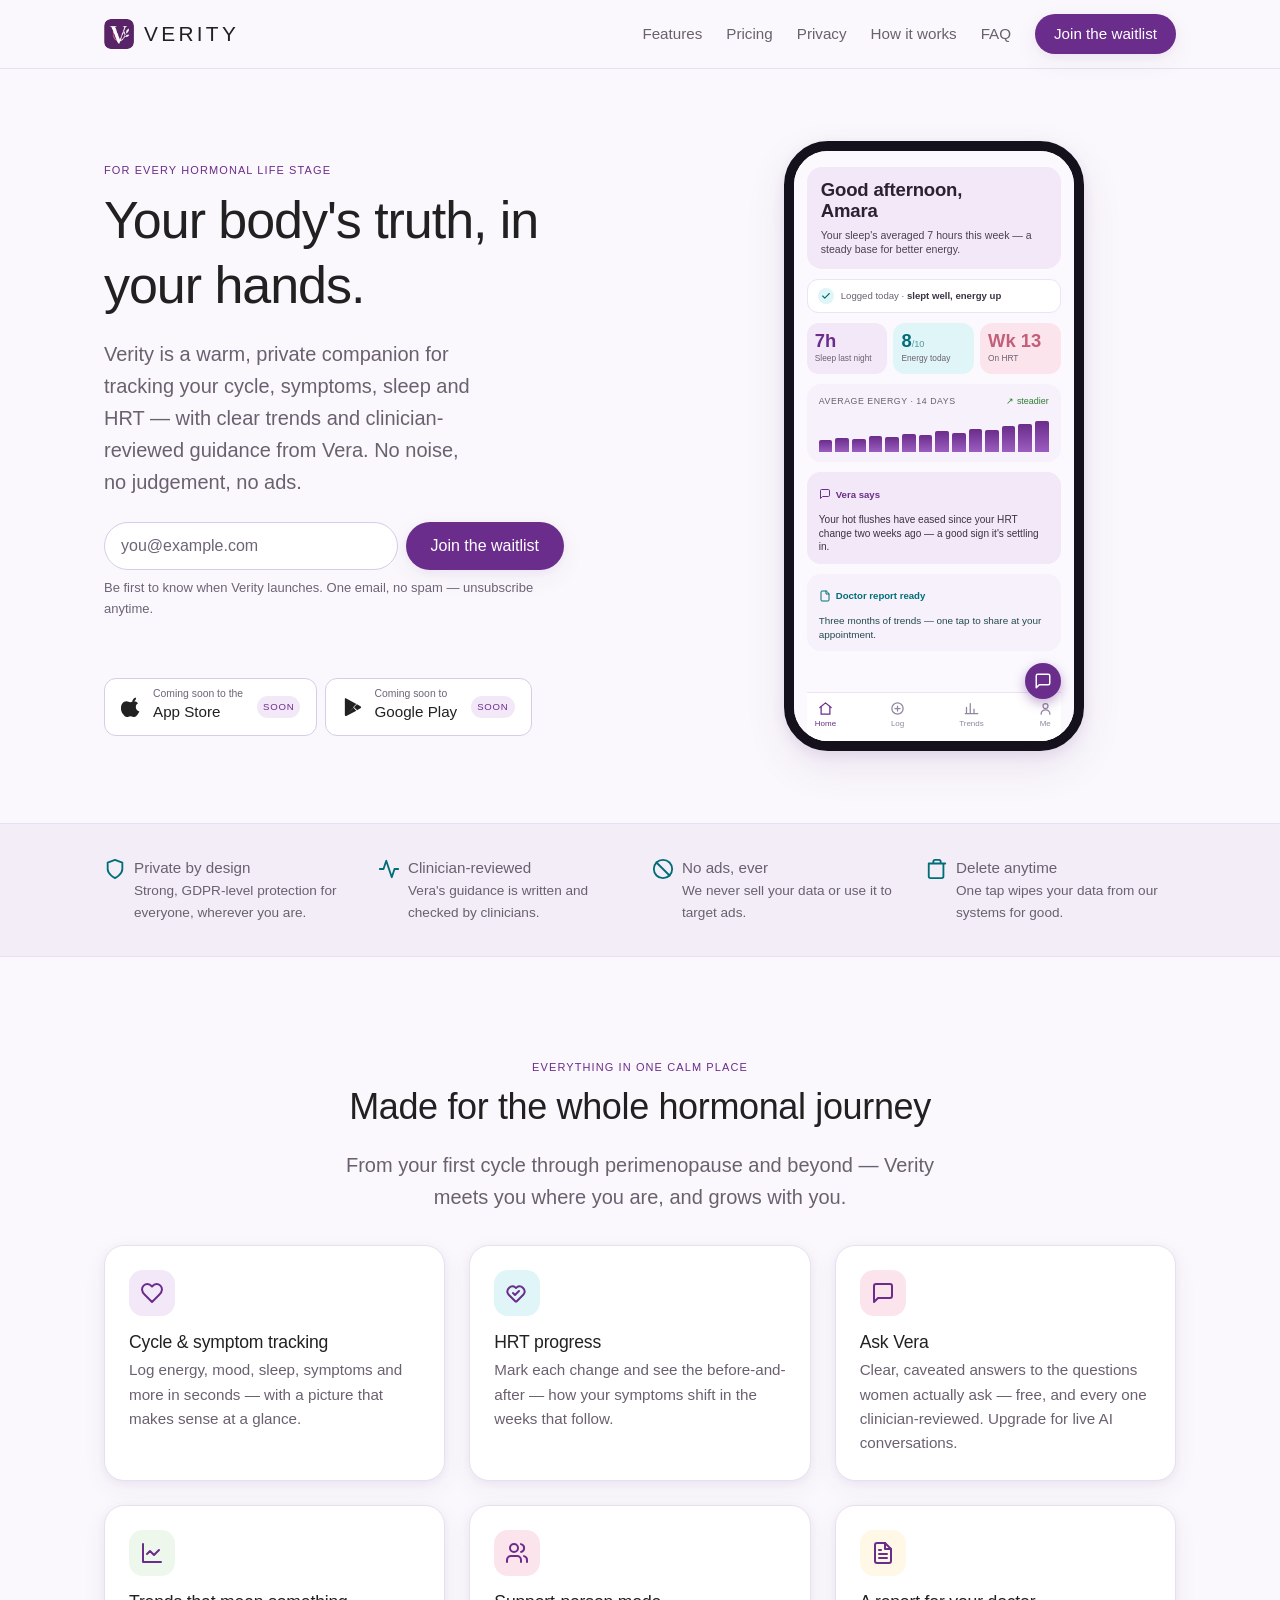
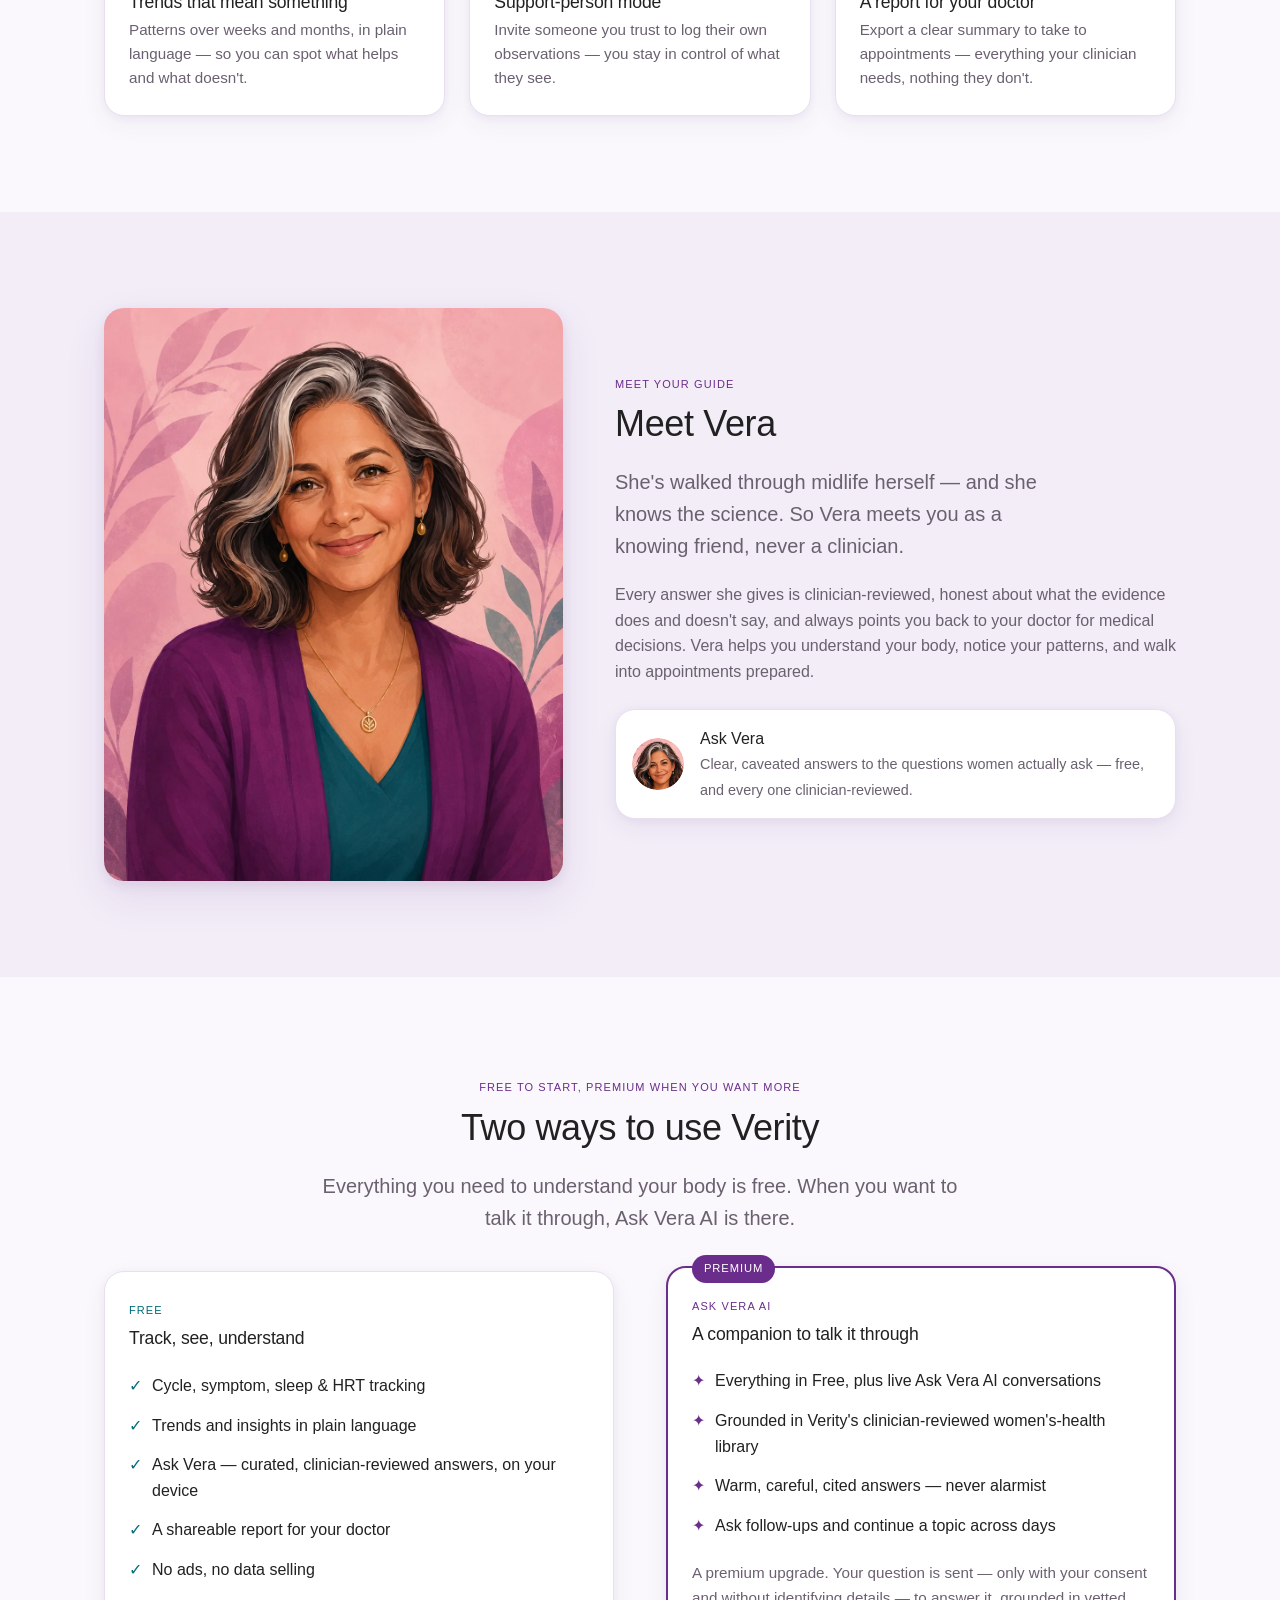
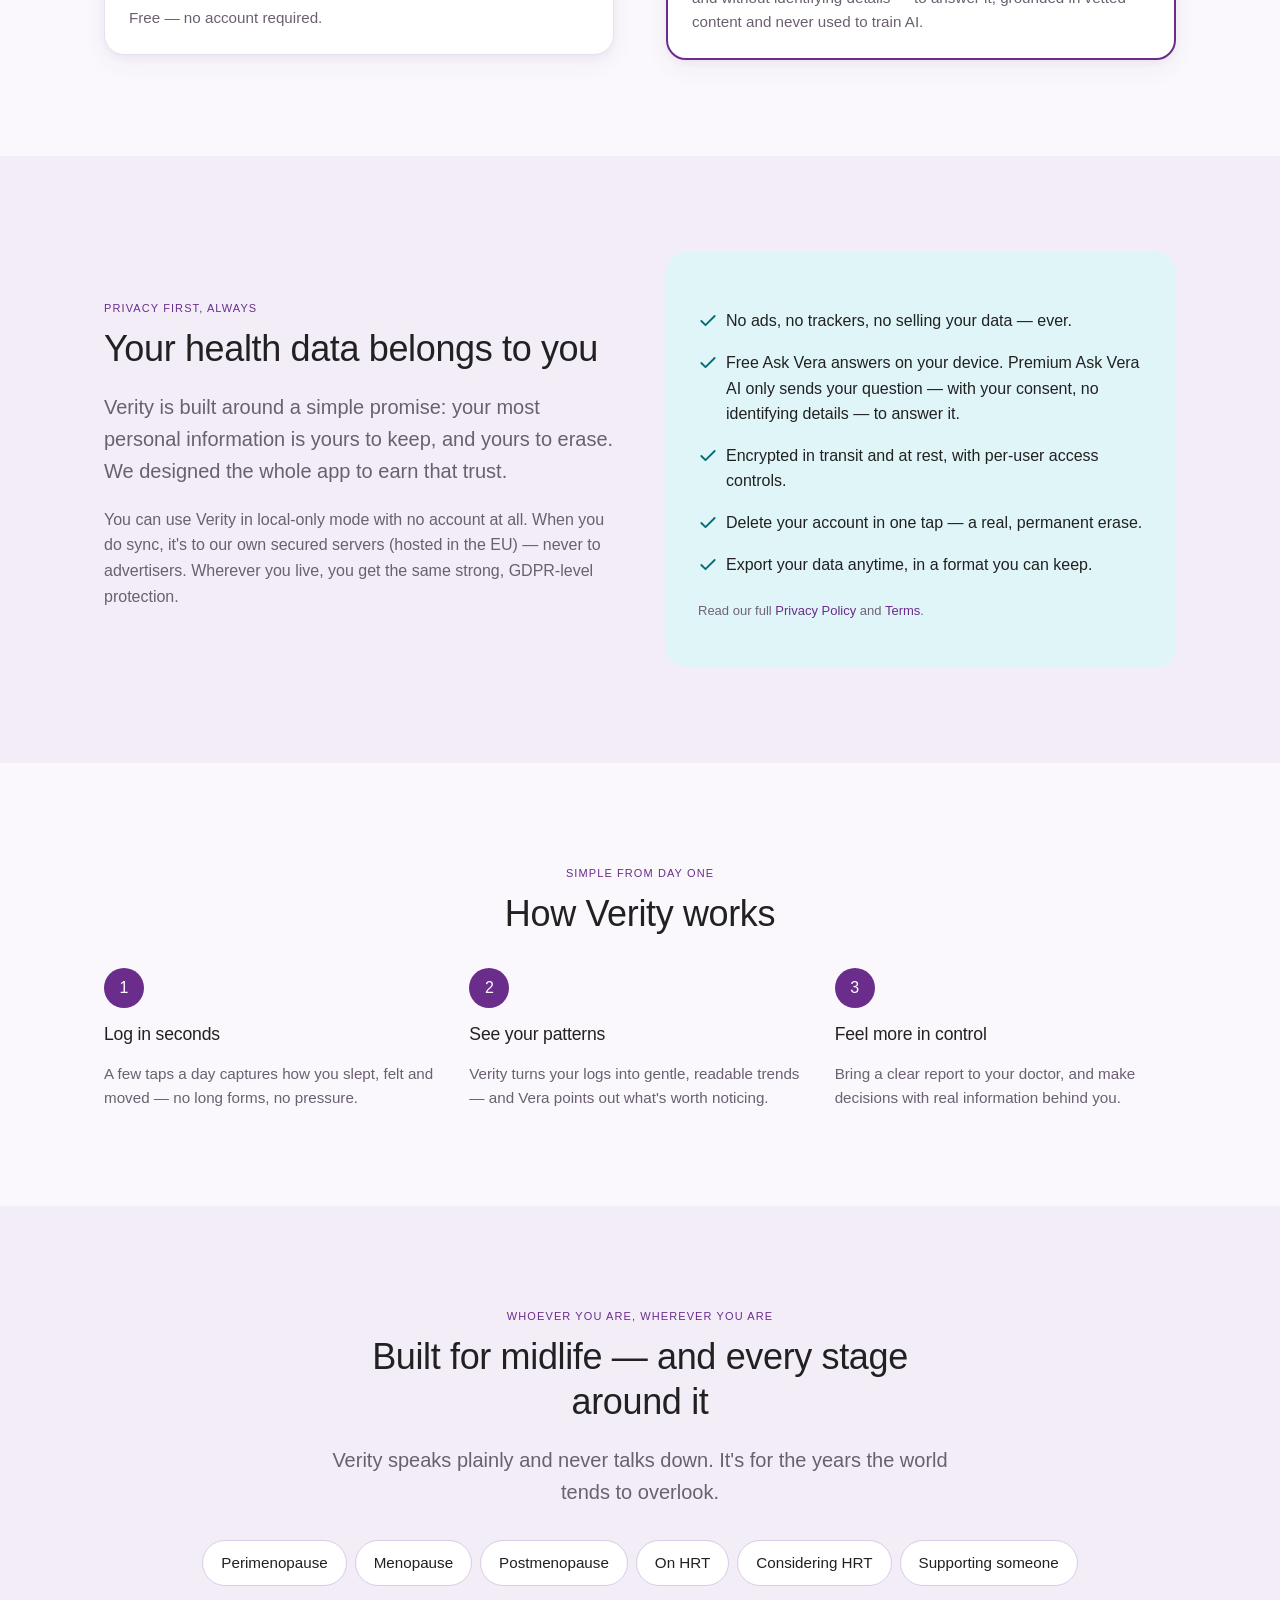
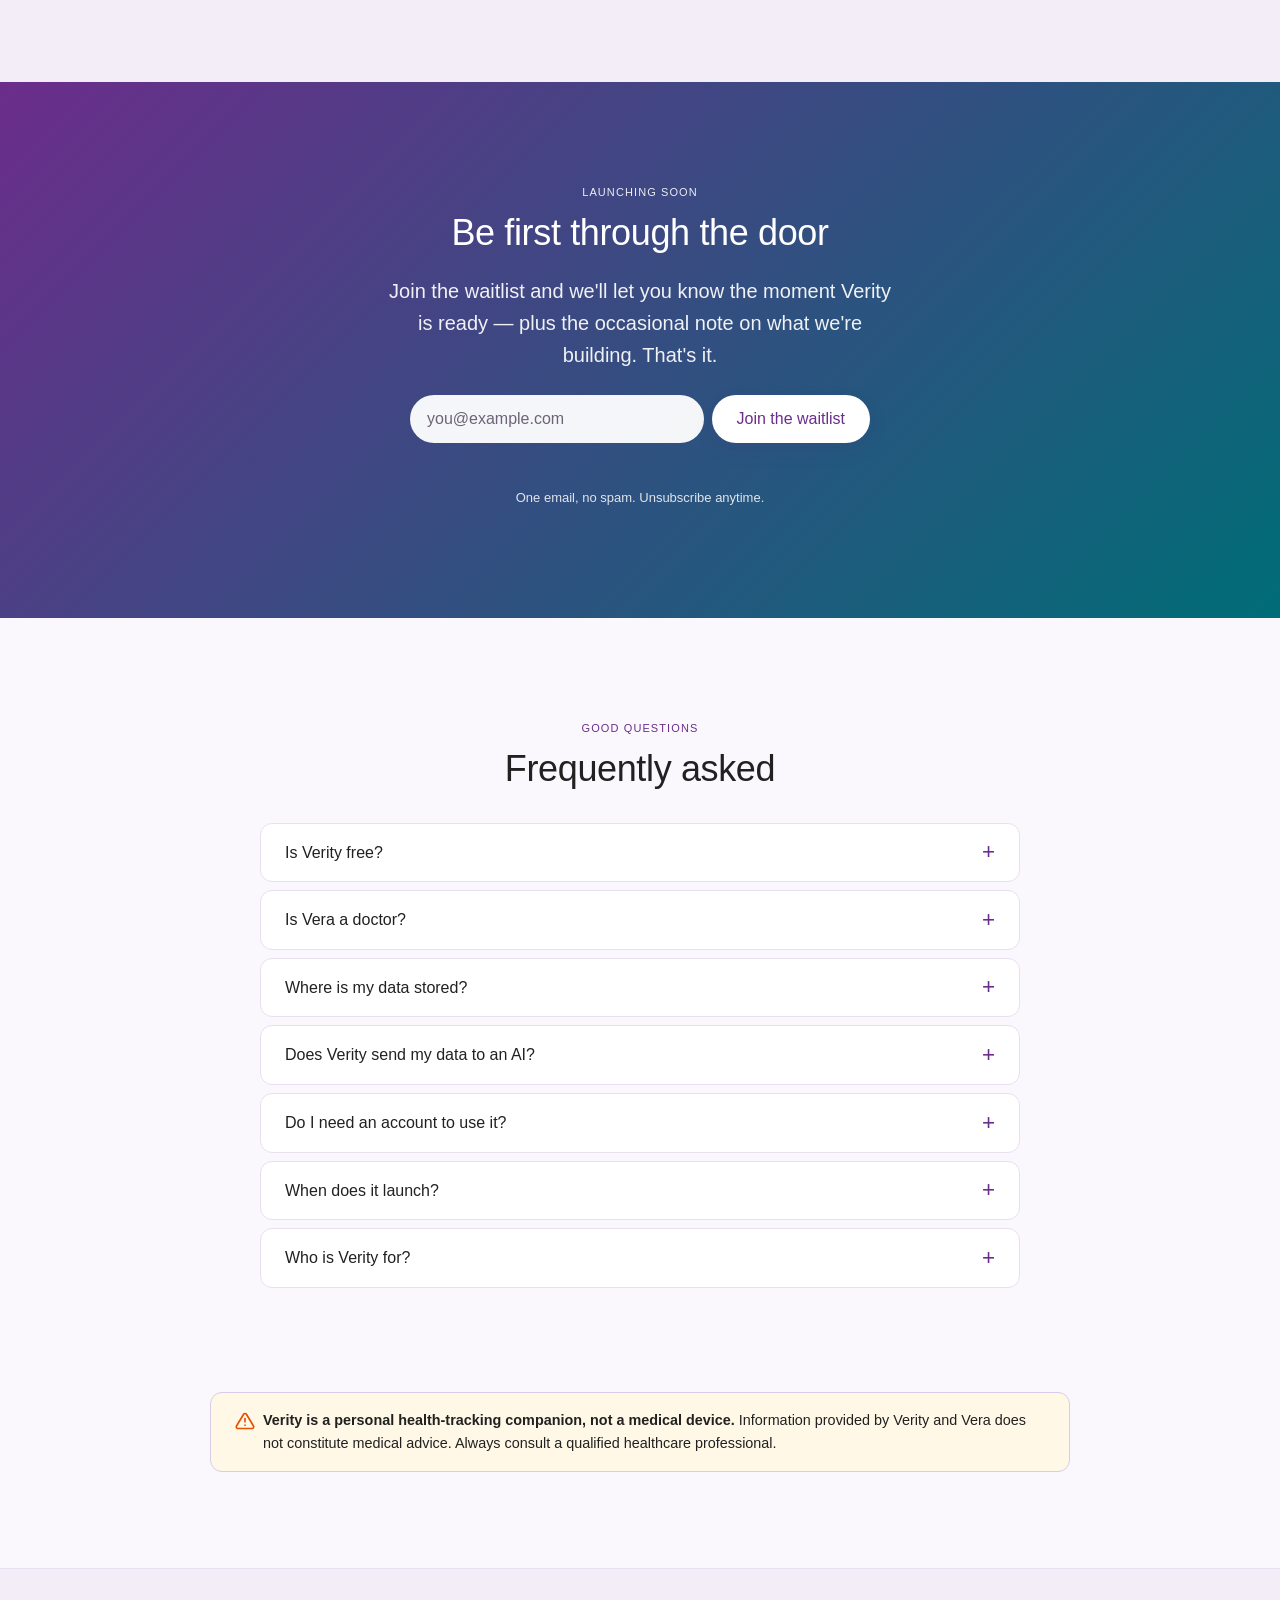
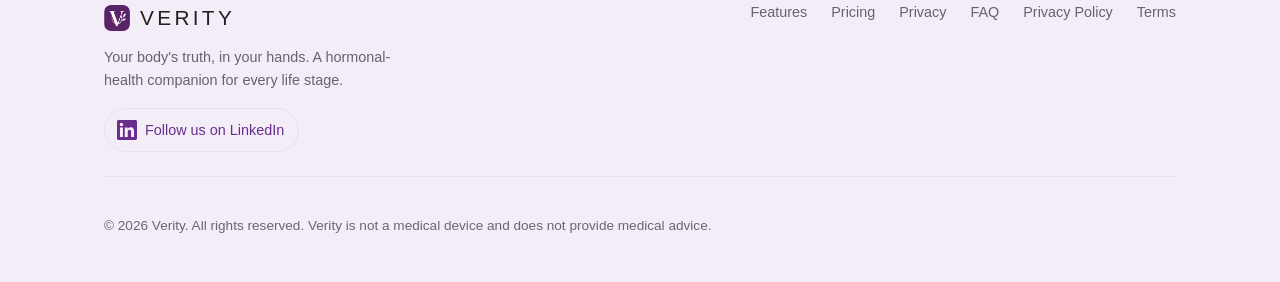
==== index.html @ fe8e7cb2 "Bump script cache-buster so waitlist UX deploy is not stuck on old JS" ====
<!DOCTYPE html>
<html lang="en">
<head>
  <meta charset="UTF-8" />
  <meta name="viewport" content="width=device-width, initial-scale=1" />
  <title>Verity — Your body's truth, in your hands</title>
  <meta name="description" content="Verity is a warm, private hormonal-health companion for women at every life stage — cycle, symptom, sleep and HRT tracking, clear trends, and clinician-reviewed guidance from Vera. Join the waitlist." />
  <meta name="theme-color" content="#6B2D8B" />
  <link rel="icon" type="image/png" sizes="96x96" href="favicon-96.png" />
  <link rel="icon" type="image/png" sizes="32x32" href="favicon-32.png" />
  <link rel="icon" type="image/png" sizes="16x16" href="favicon-16.png" />
  <link rel="apple-touch-icon" sizes="180x180" href="apple-touch-icon.png" />
  <link rel="preconnect" href="https://fonts.googleapis.com" />
  <link rel="stylesheet" href="styles.css?v=20260721g" />

  <!-- Open Graph / social -->
  <meta property="og:title" content="Verity — Your body's truth, in your hands" />
  <meta property="og:description" content="A warm, private hormonal-health companion for women at every life stage. Join the waitlist." />
  <meta property="og:type" content="website" />
  <meta property="og:image" content="og-image.svg" />

  <script type="application/ld+json">
  {
    "@context": "https://schema.org",
    "@type": "MobileApplication",
    "name": "Verity",
    "applicationCategory": "HealthApplication",
    "operatingSystem": "iOS, Android",
    "description": "A hormonal-health companion for women at every life stage: cycle, symptom, sleep and HRT tracking, trends, and clinician-reviewed guidance.",
    "offers": { "@type": "Offer", "price": "0", "priceCurrency": "USD" }
  }
  </script>
</head>
<body>
  <a class="skip-link" href="#main">Skip to content</a>

  <!-- ============ Header ============ -->
  <header class="site-header">
    <div class="wrap nav">
      <a class="brand" href="/" aria-label="Verity home">
        <img class="brand-mark" src="favicon-96.png" width="30" height="30" alt="" />
        <span class="wordmark">Verity</span>
      </a>
      <nav class="nav-links" id="navLinks" aria-label="Primary">
        <a href="#features">Features</a>
        <a href="#pricing">Pricing</a>
        <a href="#privacy">Privacy</a>
        <a href="#how">How it works</a>
        <a href="#faq">FAQ</a>
        <a class="btn btn-primary" href="#waitlist" style="min-height:40px;padding:0 18px;">Join the waitlist</a>
      </nav>
      <button class="nav-toggle" id="navToggle" aria-expanded="false" aria-controls="navLinks" aria-label="Open menu">
        <svg width="22" height="22" viewBox="0 0 24 24" fill="none" stroke="currentColor" stroke-width="2" stroke-linecap="round"><line x1="3" y1="6" x2="21" y2="6"/><line x1="3" y1="12" x2="21" y2="12"/><line x1="3" y1="18" x2="21" y2="18"/></svg>
      </button>
    </div>
  </header>

  <main id="main">
    <!-- ============ Hero ============ -->
    <section class="hero">
      <div class="wrap hero-grid">
        <div class="hero-copy">
          <span class="eyebrow">For every hormonal life stage</span>
          <h1>Your body's truth, in your hands.</h1>
          <p class="lede">Verity is a warm, private companion for tracking your cycle, symptoms, sleep and HRT — with clear trends and clinician-reviewed guidance from Vera. No noise, no judgement, no ads.</p>

          <form class="waitlist" id="waitlistTop" novalidate>
            <label class="visually-hidden" for="emailTop">Email address</label>
            <div class="waitlist-row">
              <input class="field" type="email" id="emailTop" name="email" inputmode="email" autocomplete="email" placeholder="you@example.com" required aria-describedby="noteTop msgTop" />
              <button class="btn btn-primary" type="submit">Join the waitlist</button>
            </div>
            <p class="tiny form-note" id="noteTop">Be first to know when Verity launches. One email, no spam — unsubscribe anytime.</p>
            <p class="form-msg" id="msgTop" role="status" aria-live="polite"></p>
          </form>

          <div class="hero-badges" aria-label="Coming soon to app stores">
            <a class="store-badge" href="#waitlistTop" data-waitlist aria-label="App Store — coming soon. Join the waitlist to be notified at launch.">
              <svg width="22" height="22" viewBox="0 0 24 24" fill="currentColor" aria-hidden="true"><path d="M16.5 1.9c0 1.1-.4 2.1-1.2 3-.9.9-1.9 1.5-3 1.4-.1-1.1.4-2.2 1.2-3 .8-.9 2-1.5 3-1.4zM20 17c-.5 1.2-.8 1.7-1.5 2.7-1 1.5-2.4 3.3-4.1 3.3-1.5 0-1.9-1-4-1s-2.5 1-4 1c-1.7 0-3-1.6-4-3.1C-.4 16.8-.9 11 1.4 8.1 2.5 6.6 4.3 5.7 6 5.7c1.7 0 2.8 1 4.2 1s2.3-1 4.2-1c1.5 0 3.1.8 4.2 2.2-3.7 2-3.1 7.3 1.4 9.1z"/></svg>
              <span><small>Coming soon to the</small><b>App Store</b></span>
              <span class="soon">Soon</span>
            </a>
            <a class="store-badge" href="#waitlistTop" data-waitlist aria-label="Google Play — coming soon. Join the waitlist to be notified at launch.">
              <svg width="22" height="22" viewBox="0 0 24 24" fill="currentColor" aria-hidden="true"><path d="M3.6 2.3c-.3.3-.5.7-.5 1.3v16.8c0 .6.2 1 .5 1.3l.1.1L13 12.1v-.2L3.7 2.2l-.1.1zM16.3 15.4l-3.1-3.1v-.2l3.1-3.1.1.1 3.7 2.1c1 .6 1 1.6 0 2.2l-3.7 2.1-.1-.1zM15.7 16l-3.2-3.2L3.6 21.7c.4.3.9.3 1.6-.1l10.5-5.6zM15.7 8.6L5.2 3C4.5 2.6 4 2.7 3.6 3l8.9 8.8 3.2-3.2z"/></svg>
              <span><small>Coming soon to</small><b>Google Play</b></span>
              <span class="soon">Soon</span>
            </a>
          </div>
        </div>

        <!-- The app itself: a faithful light-mode Verity home screen -->
        <div class="hero-art">
          <div class="phone" role="img" aria-label="The Verity app home screen: a warm 'Good afternoon, Amara' greeting with a sleep insight; quick stats showing 7 hours sleep, energy 8 out of 10, and week 13 on HRT; a rising 14-day average-energy chart; a note from Vera that hot flushes have eased since her HRT change; and Home, Log, Trends and Me navigation.">
          <div class="pscreen" aria-hidden="true">
            <div class="ps-greetcard">
              <div class="ps-hi">Good afternoon,<br />Amara</div>
              <p class="ps-sub">Your sleep's averaged 7 hours this week — a steady base for better energy.</p>
            </div>
            <div class="ps-logrow">
              <span class="ps-check"><svg viewBox="0 0 24 24" fill="none" stroke="currentColor" stroke-width="2.6" stroke-linecap="round" stroke-linejoin="round"><path d="M20 6 9 17l-5-5"/></svg></span>
              <span class="ps-logtext">Logged today · <b>slept well, energy up</b></span>
            </div>
            <div class="ps-stats">
              <div class="ps-stat ps-lav"><b>7h</b><span>Sleep last night</span></div>
              <div class="ps-stat ps-mint"><b>8<i>/10</i></b><span>Energy today</span></div>
              <div class="ps-stat ps-blush"><b>Wk 13</b><span>On HRT</span></div>
            </div>
            <div class="ps-card ps-trend">
              <div class="ps-trend-top">
                <span class="ps-eyebrow">Average energy · 14 days</span>
                <span class="ps-trend-up">↗ steadier</span>
              </div>
              <div class="ps-spark">
                <span style="height:34%"></span><span style="height:40%"></span><span style="height:37%"></span><span style="height:46%"></span><span style="height:43%"></span><span style="height:52%"></span><span style="height:49%"></span><span style="height:58%"></span><span style="height:55%"></span><span style="height:66%"></span><span style="height:62%"></span><span style="height:73%"></span><span style="height:78%"></span><span style="height:88%"></span>
              </div>
            </div>
            <div class="ps-card ps-vera">
              <span class="ps-vera-h"><svg viewBox="0 0 24 24" fill="none" stroke="currentColor" stroke-width="2" stroke-linecap="round" stroke-linejoin="round"><path d="M21 15a2 2 0 0 1-2 2H7l-4 4V5a2 2 0 0 1 2-2h14a2 2 0 0 1 2 2z"/></svg> Vera says</span>
              <p>Your hot flushes have eased since your HRT change two weeks ago — a good sign it's settling in.</p>
            </div>
            <div class="ps-card ps-report">
              <span class="ps-report-h"><svg viewBox="0 0 24 24" fill="none" stroke="currentColor" stroke-width="2" stroke-linecap="round" stroke-linejoin="round"><path d="M14 2H6a2 2 0 0 0-2 2v16a2 2 0 0 0 2 2h12a2 2 0 0 0 2-2V8z"/><path d="M14 2v6h6"/></svg> Doctor report ready</span>
              <p>Three months of trends — one tap to share at your appointment.</p>
            </div>
            <nav class="ps-nav">
              <span class="on"><svg viewBox="0 0 24 24" fill="none" stroke="currentColor" stroke-width="2" stroke-linecap="round" stroke-linejoin="round"><path d="M3 10.5 12 3l9 7.5"/><path d="M5 9.5V21h14V9.5"/></svg>Home</span>
              <span><svg viewBox="0 0 24 24" fill="none" stroke="currentColor" stroke-width="2" stroke-linecap="round" stroke-linejoin="round"><circle cx="12" cy="12" r="9"/><path d="M12 8v8M8 12h8"/></svg>Log</span>
              <span><svg viewBox="0 0 24 24" fill="none" stroke="currentColor" stroke-width="2" stroke-linecap="round" stroke-linejoin="round"><path d="M4 20V10M10 20V4M16 20v-7M22 20H2"/></svg>Trends</span>
              <span><svg viewBox="0 0 24 24" fill="none" stroke="currentColor" stroke-width="2" stroke-linecap="round" stroke-linejoin="round"><circle cx="12" cy="8" r="4"/><path d="M5 21a7 7 0 0 1 14 0"/></svg>Me</span>
            </nav>
          </div>
          <div class="ps-fab" aria-hidden="true"><svg viewBox="0 0 24 24" fill="none" stroke="currentColor" stroke-width="2" stroke-linecap="round" stroke-linejoin="round"><path d="M21 15a2 2 0 0 1-2 2H7l-4 4V5a2 2 0 0 1 2-2h14a2 2 0 0 1 2 2z"/></svg></div>
          </div>
        </div>
      </div>
    </section>

    <!-- ============ Trust bar ============ -->
    <section class="trustbar" aria-label="Why you can trust Verity" style="padding:0;">
      <div class="wrap">
        <ul class="trust-grid" style="list-style:none;margin:0;padding:0;">
          <li class="trust-item">
            <svg width="22" height="22" viewBox="0 0 24 24" fill="none" stroke="currentColor" stroke-width="2" stroke-linecap="round" stroke-linejoin="round" aria-hidden="true"><path d="M12 22s8-4 8-10V5l-8-3-8 3v7c0 6 8 10 8 10z"/></svg>
            <span><strong>Private by design</strong>Strong, GDPR-level protection for everyone, wherever you are.</span>
          </li>
          <li class="trust-item">
            <svg width="22" height="22" viewBox="0 0 24 24" fill="none" stroke="currentColor" stroke-width="2" stroke-linecap="round" stroke-linejoin="round" aria-hidden="true"><path d="M22 12h-4l-3 9L9 3l-3 9H2"/></svg>
            <span><strong>Clinician-reviewed</strong>Vera's guidance is written and checked by clinicians.</span>
          </li>
          <li class="trust-item">
            <svg width="22" height="22" viewBox="0 0 24 24" fill="none" stroke="currentColor" stroke-width="2" stroke-linecap="round" stroke-linejoin="round" aria-hidden="true"><circle cx="12" cy="12" r="10"/><line x1="4.9" y1="4.9" x2="19.1" y2="19.1"/></svg>
            <span><strong>No ads, ever</strong>We never sell your data or use it to target ads.</span>
          </li>
          <li class="trust-item">
            <svg width="22" height="22" viewBox="0 0 24 24" fill="none" stroke="currentColor" stroke-width="2" stroke-linecap="round" stroke-linejoin="round" aria-hidden="true"><path d="M3 6h18M8 6V4a2 2 0 0 1 2-2h4a2 2 0 0 1 2 2v2m3 0v14a2 2 0 0 1-2 2H5a2 2 0 0 1-2-2V6"/></svg>
            <span><strong>Delete anytime</strong>One tap wipes your data from our systems for good.</span>
          </li>
        </ul>
      </div>
    </section>

    <!-- ============ Features ============ -->
    <section id="features">
      <div class="wrap">
        <div class="section-head">
          <span class="eyebrow">Everything in one calm place</span>
          <h2>Made for the whole hormonal journey</h2>
          <p class="lede">From your first cycle through perimenopause and beyond — Verity meets you where you are, and grows with you.</p>
        </div>
        <div class="cards">
          <article class="card">
            <div class="ico ico-lav" aria-hidden="true"><svg width="24" height="24" viewBox="0 0 24 24" fill="none" stroke="currentColor" stroke-width="2" stroke-linecap="round" stroke-linejoin="round"><path d="M19 14c1.5-1.5 3-3.2 3-5.5A5.5 5.5 0 0 0 16.5 3c-1.7 0-3 .8-4.5 2.5C10.5 3.8 9.2 3 7.5 3A5.5 5.5 0 0 0 2 8.5c0 2.3 1.5 4 3 5.5l7 7Z"/></svg></div>
            <h3>Cycle &amp; symptom tracking</h3>
            <p>Log energy, mood, sleep, symptoms and more in seconds — with a picture that makes sense at a glance.</p>
          </article>
          <article class="card">
            <div class="ico ico-mint" aria-hidden="true"><svg width="24" height="24" viewBox="0 0 24 24" fill="none" stroke="currentColor" stroke-width="2" stroke-linecap="round" stroke-linejoin="round"><path d="M10.5 20.5 3.5 13.5a5 5 0 0 1 7-7l.5.5.5-.5a5 5 0 0 1 7 7l-7 7a1 1 0 0 1-1 0Z"/><path d="m8 12 2 2 4-4"/></svg></div>
            <h3>HRT progress</h3>
            <p>Mark each change and see the before-and-after — how your symptoms shift in the weeks that follow.</p>
          </article>
          <article class="card">
            <div class="ico ico-blush" aria-hidden="true"><svg width="24" height="24" viewBox="0 0 24 24" fill="none" stroke="currentColor" stroke-width="2" stroke-linecap="round" stroke-linejoin="round"><path d="M21 15a2 2 0 0 1-2 2H7l-4 4V5a2 2 0 0 1 2-2h14a2 2 0 0 1 2 2z"/></svg></div>
            <h3>Ask Vera</h3>
            <p>Clear, caveated answers to the questions women actually ask — free, and every one clinician-reviewed. Upgrade for live AI conversations.</p>
          </article>
          <article class="card">
            <div class="ico ico-sage" aria-hidden="true"><svg width="24" height="24" viewBox="0 0 24 24" fill="none" stroke="currentColor" stroke-width="2" stroke-linecap="round" stroke-linejoin="round"><path d="M3 3v18h18"/><path d="m19 9-5 5-4-4-3 3"/></svg></div>
            <h3>Trends that mean something</h3>
            <p>Patterns over weeks and months, in plain language — so you can spot what helps and what doesn't.</p>
          </article>
          <article class="card">
            <div class="ico ico-blush" aria-hidden="true"><svg width="24" height="24" viewBox="0 0 24 24" fill="none" stroke="currentColor" stroke-width="2" stroke-linecap="round" stroke-linejoin="round"><path d="M16 21v-2a4 4 0 0 0-4-4H6a4 4 0 0 0-4 4v2"/><circle cx="9" cy="7" r="4"/><path d="M22 21v-2a4 4 0 0 0-3-3.9M16 3.1a4 4 0 0 1 0 7.8"/></svg></div>
            <h3>Support-person mode</h3>
            <p>Invite someone you trust to log their own observations — you stay in control of what they see.</p>
          </article>
          <article class="card">
            <div class="ico ico-cream" aria-hidden="true"><svg width="24" height="24" viewBox="0 0 24 24" fill="none" stroke="currentColor" stroke-width="2" stroke-linecap="round" stroke-linejoin="round"><path d="M14 2H6a2 2 0 0 0-2 2v16a2 2 0 0 0 2 2h12a2 2 0 0 0 2-2V8z"/><path d="M14 2v6h6M16 13H8M16 17H8M10 9H8"/></svg></div>
            <h3>A report for your doctor</h3>
            <p>Export a clear summary to take to appointments — everything your clinician needs, nothing they don't.</p>
          </article>
        </div>
      </div>
    </section>

    <!-- ============ Meet Vera ============ -->
    <section id="meet-vera" class="meet" style="background:var(--surface);">
      <div class="wrap meet-grid">
        <div class="meet-media">
          <img src="assets/vera-meet.webp" width="1600" height="1066" loading="lazy"
               alt="Vera, Verity's guide — a warm woman in her fifties with a silver-streaked bob, in a plum cardigan over a teal V-neck, smiling gently." />
        </div>
        <div class="meet-copy">
          <span class="eyebrow">Meet your guide</span>
          <h2>Meet Vera</h2>
          <p class="lede">She's walked through midlife herself — and she knows the science. So Vera meets you as a knowing friend, never a clinician.</p>
          <p class="muted">Every answer she gives is clinician-reviewed, honest about what the evidence does and doesn't say, and always points you back to your doctor for medical decisions. Vera helps you understand your body, notice your patterns, and walk into appointments prepared.</p>
          <div class="ask-vera-chip">
            <img class="avatar" src="assets/vera-avatar.webp" width="52" height="52" alt="" />
            <div>
              <strong>Ask Vera</strong>
              <span>Clear, caveated answers to the questions women actually ask — free, and every one clinician-reviewed.</span>
            </div>
          </div>
        </div>
      </div>
    </section>

    <!-- ============ Pricing / tiers ============ -->
    <section id="pricing">
      <div class="wrap">
        <div class="section-head">
          <span class="eyebrow">Free to start, premium when you want more</span>
          <h2>Two ways to use Verity</h2>
          <p class="lede">Everything you need to understand your body is free. When you want to talk it through, Ask Vera AI is there.</p>
        </div>
        <div class="split">
          <article class="card">
            <span class="eyebrow eyebrow-teal">Free</span>
            <h3>Track, see, understand</h3>
            <ul style="list-style:none;margin:var(--s-md) 0 0;padding:0;">
              <li style="display:flex;gap:10px;padding:7px 0;"><span aria-hidden="true" style="color:var(--teal);font-weight:500;">✓</span> Cycle, symptom, sleep &amp; HRT tracking</li>
              <li style="display:flex;gap:10px;padding:7px 0;"><span aria-hidden="true" style="color:var(--teal);font-weight:500;">✓</span> Trends and insights in plain language</li>
              <li style="display:flex;gap:10px;padding:7px 0;"><span aria-hidden="true" style="color:var(--teal);font-weight:500;">✓</span> Ask Vera — curated, clinician-reviewed answers, on your device</li>
              <li style="display:flex;gap:10px;padding:7px 0;"><span aria-hidden="true" style="color:var(--teal);font-weight:500;">✓</span> A shareable report for your doctor</li>
              <li style="display:flex;gap:10px;padding:7px 0;"><span aria-hidden="true" style="color:var(--teal);font-weight:500;">✓</span> No ads, no data selling</li>
            </ul>
            <p class="tiny" style="margin-top:var(--s-md);">Free — no account required.</p>
          </article>
          <article class="card" style="border:2px solid var(--plum);position:relative;">
            <span style="position:absolute;top:-13px;left:var(--s-lg);background:var(--plum);color:#fff;font-size:0.7rem;font-weight:500;letter-spacing:0.08em;text-transform:uppercase;padding:5px 12px;border-radius:var(--r-pill);">Premium</span>
            <span class="eyebrow">Ask Vera AI</span>
            <h3>A companion to talk it through</h3>
            <ul style="list-style:none;margin:var(--s-md) 0 0;padding:0;">
              <li style="display:flex;gap:10px;padding:7px 0;"><span aria-hidden="true" style="color:var(--plum);font-weight:500;">✦</span> Everything in Free, plus live Ask Vera AI conversations</li>
              <li style="display:flex;gap:10px;padding:7px 0;"><span aria-hidden="true" style="color:var(--plum);font-weight:500;">✦</span> Grounded in Verity's clinician-reviewed women's-health library</li>
              <li style="display:flex;gap:10px;padding:7px 0;"><span aria-hidden="true" style="color:var(--plum);font-weight:500;">✦</span> Warm, careful, cited answers — never alarmist</li>
              <li style="display:flex;gap:10px;padding:7px 0;"><span aria-hidden="true" style="color:var(--plum);font-weight:500;">✦</span> Ask follow-ups and continue a topic across days</li>
            </ul>
            <p class="tiny" style="margin-top:var(--s-md);">A premium upgrade. Your question is sent — only with your consent and without identifying details — to answer it, grounded in vetted content and never used to train AI.</p>
          </article>
        </div>
      </div>
    </section>

    <!-- ============ Privacy split ============ -->
    <section id="privacy" style="background:var(--surface);">
      <div class="wrap split">
        <div>
          <span class="eyebrow">Privacy first, always</span>
          <h2>Your health data belongs to you</h2>
          <p class="lede">Verity is built around a simple promise: your most personal information is yours to keep, and yours to erase. We designed the whole app to earn that trust.</p>
          <p class="muted">You can use Verity in local-only mode with no account at all. When you do sync, it's to our own secured servers (hosted in the EU) — never to advertisers. Wherever you live, you get the same strong, GDPR-level protection.</p>
        </div>
        <div class="panel">
          <ul>
            <li><svg width="20" height="20" viewBox="0 0 24 24" fill="none" stroke="currentColor" stroke-width="2.2" stroke-linecap="round" stroke-linejoin="round" aria-hidden="true"><path d="M20 6 9 17l-5-5"/></svg> No ads, no trackers, no selling your data — ever.</li>
            <li><svg width="20" height="20" viewBox="0 0 24 24" fill="none" stroke="currentColor" stroke-width="2.2" stroke-linecap="round" stroke-linejoin="round" aria-hidden="true"><path d="M20 6 9 17l-5-5"/></svg> Free Ask Vera answers on your device. Premium Ask Vera AI only sends your question — with your consent, no identifying details — to answer it.</li>
            <li><svg width="20" height="20" viewBox="0 0 24 24" fill="none" stroke="currentColor" stroke-width="2.2" stroke-linecap="round" stroke-linejoin="round" aria-hidden="true"><path d="M20 6 9 17l-5-5"/></svg> Encrypted in transit and at rest, with per-user access controls.</li>
            <li><svg width="20" height="20" viewBox="0 0 24 24" fill="none" stroke="currentColor" stroke-width="2.2" stroke-linecap="round" stroke-linejoin="round" aria-hidden="true"><path d="M20 6 9 17l-5-5"/></svg> Delete your account in one tap — a real, permanent erase.</li>
            <li><svg width="20" height="20" viewBox="0 0 24 24" fill="none" stroke="currentColor" stroke-width="2.2" stroke-linecap="round" stroke-linejoin="round" aria-hidden="true"><path d="M20 6 9 17l-5-5"/></svg> Export your data anytime, in a format you can keep.</li>
          </ul>
          <p class="tiny" style="margin-top:var(--s-md);">Read our full <a href="privacy.html">Privacy Policy</a> and <a href="terms.html">Terms</a>.</p>
        </div>
      </div>
    </section>

    <!-- ============ How it works ============ -->
    <section id="how">
      <div class="wrap">
        <div class="section-head">
          <span class="eyebrow">Simple from day one</span>
          <h2>How Verity works</h2>
        </div>
        <div class="steps">
          <div class="step">
            <div class="num" aria-hidden="true">1</div>
            <h3>Log in seconds</h3>
            <p>A few taps a day captures how you slept, felt and moved — no long forms, no pressure.</p>
          </div>
          <div class="step">
            <div class="num" aria-hidden="true">2</div>
            <h3>See your patterns</h3>
            <p>Verity turns your logs into gentle, readable trends — and Vera points out what's worth noticing.</p>
          </div>
          <div class="step">
            <div class="num" aria-hidden="true">3</div>
            <h3>Feel more in control</h3>
            <p>Bring a clear report to your doctor, and make decisions with real information behind you.</p>
          </div>
        </div>
      </div>
    </section>

    <!-- ============ Audience ============ -->
    <section style="background:var(--surface);">
      <div class="wrap">
        <div class="section-head">
          <span class="eyebrow">Whoever you are, wherever you are</span>
          <h2>Built for midlife — and every stage around it</h2>
          <p class="lede">Verity speaks plainly and never talks down. It's for the years the world tends to overlook.</p>
        </div>
        <div class="stages" role="list">
          <span class="stage-pill" role="listitem">Perimenopause</span>
          <span class="stage-pill" role="listitem">Menopause</span>
          <span class="stage-pill" role="listitem">Postmenopause</span>
          <span class="stage-pill" role="listitem">On HRT</span>
          <span class="stage-pill" role="listitem">Considering HRT</span>
          <span class="stage-pill" role="listitem">Supporting someone</span>
        </div>
      </div>
    </section>

    <!-- ============ CTA band / waitlist anchor ============ -->
    <section class="cta-band" id="waitlist">
      <div class="wrap">
        <span class="eyebrow" style="color:rgba(255,255,255,0.9);">Launching soon</span>
        <h2>Be first through the door</h2>
        <p class="lede" style="color:rgba(255,255,255,0.92);max-width:46ch;margin-inline:auto;">Join the waitlist and we'll let you know the moment Verity is ready — plus the occasional note on what we're building. That's it.</p>
        <form class="waitlist" id="waitlistBottom" novalidate>
          <label class="visually-hidden" for="emailBottom">Email address</label>
          <div class="waitlist-row">
            <input class="field" type="email" id="emailBottom" name="email" inputmode="email" autocomplete="email" placeholder="you@example.com" required aria-describedby="msgBottom" />
            <button class="btn btn-primary" type="submit">Join the waitlist</button>
          </div>
          <p class="form-msg" id="msgBottom" role="status" aria-live="polite"></p>
          <p class="tiny">One email, no spam. Unsubscribe anytime.</p>
        </form>
      </div>
    </section>

    <!-- ============ FAQ ============ -->
    <section id="faq">
      <div class="wrap">
        <div class="section-head">
          <span class="eyebrow">Good questions</span>
          <h2>Frequently asked</h2>
        </div>
        <div class="faq">
          <details>
            <summary>Is Verity free?</summary>
            <div><p>Yes. The free tier gives you all the tracking, trends, your doctor report, and Ask Vera's curated, clinician-reviewed answers. Verity Premium adds Ask Vera AI — live, grounded conversations — as a subscription. The core app stays free.</p></div>
          </details>
          <details>
            <summary>Is Vera a doctor?</summary>
            <div><p>No. Vera is a companion that shares general, clinician-reviewed information — not medical advice, diagnosis or treatment. Always consult a qualified healthcare professional for medical decisions.</p></div>
          </details>
          <details>
            <summary>Where is my data stored?</summary>
            <div><p>On your device by default — you can use Verity with no account at all. If you sync, it's stored encrypted on our own servers, hosted in the EU. Wherever you live, you get the same strong, GDPR-level protection. We never sell your data or share it with advertisers.</p></div>
          </details>
          <details>
            <summary>Does Verity send my data to an AI?</summary>
            <div><p>Only if you choose Premium. The free Ask Vera answers from a clinician-reviewed library right on your device — no AI, nothing sent. With Verity Premium, Ask Vera AI sends the question you ask — with your consent and without identifying details — to an AI provider, which answers grounded in Verity's vetted women's-health library. We never use your health data to train any AI.</p></div>
          </details>
          <details>
            <summary>Do I need an account to use it?</summary>
            <div><p>No. Verity works offline in local-only mode. An account is optional and only needed if you want to sync across devices or back up your data.</p></div>
          </details>
          <details>
            <summary>When does it launch?</summary>
            <div><p>We're in the final stages of building. Join the waitlist and you'll be among the first to know when Verity is available on the App Store and Google Play.</p></div>
          </details>
          <details>
            <summary>Who is Verity for?</summary>
            <div><p>Women worldwide, aged 18 and over, at any hormonal life stage — with a special focus on perimenopause, menopause and postmenopause, including women on or considering HRT, and the people who support them.</p></div>
          </details>
        </div>
      </div>
    </section>

    <!-- ============ Disclaimer ============ -->
    <section style="padding-top:0;">
      <div class="wrap">
        <p class="disclaimer">
          <svg width="20" height="20" viewBox="0 0 24 24" fill="none" stroke="currentColor" stroke-width="2" stroke-linecap="round" stroke-linejoin="round" aria-hidden="true"><path d="M10.3 3.9 1.8 18a2 2 0 0 0 1.7 3h17a2 2 0 0 0 1.7-3L13.7 3.9a2 2 0 0 0-3.4 0z"/><line x1="12" y1="9" x2="12" y2="13"/><line x1="12" y1="17" x2="12.01" y2="17"/></svg>
          <span><strong>Verity is a personal health-tracking companion, not a medical device.</strong> Information provided by Verity and Vera does not constitute medical advice. Always consult a qualified healthcare professional.</span>
        </p>
      </div>
    </section>
  </main>

  <!-- ============ Footer ============ -->
  <footer class="site-footer">
    <div class="wrap">
      <div class="footer-grid">
        <div class="footer-brand">
          <a class="brand" href="/" aria-label="Verity home">
            <img class="brand-mark" src="favicon-96.png" width="26" height="26" alt="" />
            <span class="wordmark">Verity</span>
          </a>
          <p>Your body's truth, in your hands. A hormonal-health companion for every life stage.</p>
          <div class="footer-social">
            <a class="social-link" href="https://www.linkedin.com/company/verity-women/" target="_blank" rel="noopener noreferrer" aria-label="Verity on LinkedIn">
              <svg width="20" height="20" viewBox="0 0 24 24" fill="currentColor" aria-hidden="true"><path d="M20.45 20.45h-3.56v-5.57c0-1.33-.03-3.04-1.85-3.04-1.86 0-2.14 1.45-2.14 2.94v5.67H9.34V9h3.42v1.56h.05c.48-.9 1.64-1.85 3.37-1.85 3.6 0 4.27 2.37 4.27 5.46v6.28zM5.34 7.43a2.07 2.07 0 1 1 0-4.14 2.07 2.07 0 0 1 0 4.14zM7.12 20.45H3.55V9h3.57v11.45zM22.22 0H1.77C.79 0 0 .77 0 1.73v20.54C0 23.23.79 24 1.77 24h20.45c.98 0 1.78-.77 1.78-1.73V1.73C24 .77 23.2 0 22.22 0z"/></svg>
              <span>Follow us on LinkedIn</span>
            </a>
          </div>
        </div>
        <nav class="footer-links" aria-label="Footer">
          <a href="#features">Features</a>
          <a href="#pricing">Pricing</a>
          <a href="#privacy">Privacy</a>
          <a href="#faq">FAQ</a>
          <a href="privacy.html">Privacy Policy</a>
          <a href="terms.html">Terms</a>
        </nav>
      </div>
      <div class="footer-bottom">
        <p>© <span id="year">2026</span> Verity. All rights reserved. Verity is not a medical device and does not provide medical advice.</p>
      </div>
    </div>
  </footer>

  <style>
    .visually-hidden{position:absolute;width:1px;height:1px;padding:0;margin:-1px;overflow:hidden;clip:rect(0 0 0 0);white-space:nowrap;border:0;}
  </style>
  <script src="script.js?v=20260806-waitlist" defer></script>
</body>
</html>
---- styles.css ----
/* =========================================================================
   Verity — website stylesheet
   Design tokens ported 1:1 from the app (src/constants/colors.ts,
   typography.ts, spacing.ts) so app and web feel like one product.
   Two weights only (400/500). Sentence case. Warm, human, not clinical.
   ========================================================================= */

:root {
  /* Brand — mode-invariant */
  --plum: #6B2D8B;
  --plum-mid: #9B5DBF;
  --plum-light: #F2E8F7;
  --teal: #006D77;
  --teal-mid: #4DA8B0;
  --teal-light: #E0F5F7;
  --rose: #E8A0BF;
  --rose-dark: #C0607A;
  --rose-light: #FCE4EC;

  /* Pastel fills — soft in both modes */
  --fill-lavender: #F2E8F7;
  --fill-mint: #E0F5F7;
  --fill-blush: #FCE4EC;
  --fill-cream: #FFF8E7;
  --fill-sage: #EDF7EC;
  --fill-morning: #FFF3E8;

  /* Functional */
  --success: #2E7D32;
  --warning: #E65100;
  --error: #C62828;
  --info: #1565C0;
  --success-bg: #E8F5E9;
  --error-bg: #FFEBEE;

  /* Semantic — light mode defaults */
  --bg: #FAF8FC;
  --surface: #F2EDF7;
  --surface-high: #FFFFFF;
  --text-primary: #212121;
  --text-second: #6B6070;
  --text-light: #6E6377;
  --separator: #E8E0F0;
  --border: #D8CCE8;
  --ink-on-primary: #FFFFFF;
  --ink-on-fill: #212121;
  --scrim: rgba(0, 0, 0, 0.5);

  /* Eyebrow labels — mode-aware so they clear AA on both backgrounds */
  --eyebrow-plum: #6B2D8B;
  --eyebrow-teal: #006D77;

  /* Radius */
  --r-sm: 8px;
  --r-md: 12px;
  --r-card: 20px;
  --r-sheet: 28px;
  --r-pill: 100px;

  /* Spacing scale (dp → px) */
  --s-xs: 4px;
  --s-sm: 8px;
  --s-md: 16px;
  --s-lg: 24px;
  --s-xl: 32px;
  --s-xxl: 52px;
  --section-gap: 96px;

  /* Fonts — system only, matches the native app */
  --font: -apple-system, BlinkMacSystemFont, "Segoe UI", Roboto, "Helvetica Neue",
    Arial, sans-serif;

  --shadow-card: 0 2px 8px rgba(107, 45, 139, 0.06),
    0 8px 24px rgba(107, 45, 139, 0.06);
  --shadow-lift: 0 4px 12px rgba(107, 45, 139, 0.10),
    0 16px 40px rgba(107, 45, 139, 0.10);

  --maxw: 1120px;
}

@media (prefers-color-scheme: dark) {
  :root {
    --bg: #1A1A2E;
    --surface: #231A30;
    --surface-high: #2C2040;
    --text-primary: #F0EAF6;
    --text-second: #A090B0;
    --text-light: #9C8CAC;
    --separator: #2A1E38;
    --border: #3D2E50;
    --eyebrow-plum: #C9A6E0;
    --eyebrow-teal: #4DA8B0;
    --success-bg: #20321F;
    --error-bg: #3A1E20;
    --shadow-card: 0 2px 8px rgba(0, 0, 0, 0.3), 0 8px 24px rgba(0, 0, 0, 0.3);
    --shadow-lift: 0 4px 12px rgba(0, 0, 0, 0.4), 0 16px 40px rgba(0, 0, 0, 0.4);
  }
  /* Pastel fills stay soft but darken slightly so text on them still reads */
  :root {
    --fill-lavender: #2A2036;
    --fill-mint: #16292E;
    --fill-blush: #2E1D26;
    --fill-cream: #2E2A1B;
    --fill-sage: #1E2A1D;
    --fill-morning: #2E241A;
    --ink-on-fill: #F0EAF6;
  }
}

/* ---------- Reset ---------- */
*, *::before, *::after { box-sizing: border-box; }
html { scroll-behavior: smooth; -webkit-text-size-adjust: 100%; }
@media (prefers-reduced-motion: reduce) {
  html { scroll-behavior: auto; }
  *, *::before, *::after {
    animation-duration: 0.001ms !important;
    animation-iteration-count: 1 !important;
    transition-duration: 0.001ms !important;
  }
}
body {
  margin: 0;
  font-family: var(--font);
  font-size: 16px;
  line-height: 1.6;
  font-weight: 400;
  color: var(--text-primary);
  background: var(--bg);
  -webkit-font-smoothing: antialiased;
  text-rendering: optimizeLegibility;
}
img, svg { max-width: 100%; display: block; }
a { color: var(--plum); text-decoration: none; }
a:hover { text-decoration: underline; }
:root { accent-color: var(--plum); }

/* Visible focus for keyboard users everywhere */
:focus-visible {
  outline: 3px solid var(--teal);
  outline-offset: 2px;
  border-radius: var(--r-sm);
}

.skip-link {
  position: absolute;
  left: -999px;
  top: 0;
  background: var(--plum);
  color: var(--ink-on-primary);
  padding: var(--s-sm) var(--s-md);
  border-radius: var(--r-md);
  z-index: 200;
}
.skip-link:focus { left: var(--s-md); top: var(--s-md); }

/* ---------- Layout ---------- */
.wrap { width: 100%; max-width: var(--maxw); margin: 0 auto; padding: 0 var(--s-lg); }
section { padding: var(--section-gap) 0; }
.section-head { max-width: 640px; margin: 0 auto var(--s-xl); text-align: center; }

/* ---------- Type ---------- */
h1, h2, h3, h4 { font-weight: 500; line-height: 1.25; margin: 0 0 var(--s-md); letter-spacing: -0.01em; }
h1 { font-size: clamp(2rem, 4.5vw, 3.25rem); letter-spacing: -0.02em; }
h2 { font-size: clamp(1.6rem, 3vw, 2.25rem); }
h3 { font-size: 1.25rem; }
.eyebrow {
  font-size: 0.6875rem; font-weight: 500; letter-spacing: 0.1em;
  text-transform: uppercase; color: var(--eyebrow-plum);
  display: inline-block; margin-bottom: var(--s-sm);
}
.eyebrow-teal { color: var(--eyebrow-teal); }
.lede { font-size: clamp(1.05rem, 1.6vw, 1.25rem); color: var(--text-second); }
.muted { color: var(--text-second); }
.tiny { font-size: 0.8125rem; color: var(--text-light); }

/* ---------- Buttons ---------- */
.btn {
  display: inline-flex; align-items: center; justify-content: center; gap: var(--s-sm);
  min-height: 48px; padding: 0 var(--s-lg);
  border-radius: var(--r-pill); border: 1.5px solid transparent;
  font-family: inherit; font-size: 1rem; font-weight: 500; line-height: 1;
  cursor: pointer; transition: transform 0.15s ease, box-shadow 0.15s ease, background 0.15s ease;
  text-decoration: none;
}
.btn:hover { text-decoration: none; }
.btn-primary { background: var(--plum); color: var(--ink-on-primary); box-shadow: var(--shadow-card); }
.btn-primary:hover { background: var(--plum-mid); transform: translateY(-1px); box-shadow: var(--shadow-lift); }
.btn-ghost { background: transparent; color: var(--plum); border-color: var(--border); }
.btn-ghost:hover { background: var(--plum-light); }
.btn-block { width: 100%; }

/* ---------- Header ---------- */
.site-header {
  position: sticky; top: 0; z-index: 100;
  background: var(--bg); /* fully opaque so the CTA band never bleeds through the plum nav button */
  border-bottom: 1px solid var(--separator);
}
.nav { display: flex; align-items: center; justify-content: space-between; height: 68px; }
.nav-links { display: flex; align-items: center; gap: var(--s-lg); }
.nav-links a { color: var(--text-second); font-size: 0.95rem; }
.nav-links a:hover { color: var(--text-primary); text-decoration: none; }
/* the primary CTA in the nav must keep its white-on-plum styling — beat `.nav-links a` specificity */
.nav-links a.btn-primary { color: var(--ink-on-primary); }
.nav-links a.btn-primary:hover { color: var(--ink-on-primary); }
.brand { display: inline-flex; align-items: center; gap: 10px; }
.brand:hover { text-decoration: none; }
.wordmark {
  font-size: 1.3rem; font-weight: 500; letter-spacing: 0.16em;
  text-transform: uppercase; color: var(--text-primary);
}
.nav-toggle { display: none; }

/* ---------- Hero ---------- */
.hero { padding-top: 72px; padding-bottom: 72px; overflow: clip; }
.hero-grid {
  display: grid; grid-template-columns: 1.05fr 0.95fr; gap: var(--s-xxl); align-items: center;
}
.hero h1 { margin-bottom: var(--s-md); }
.hero .lede { margin-bottom: var(--s-lg); max-width: 34ch; }
.hero-badges { display: flex; flex-wrap: wrap; gap: var(--s-sm); margin-top: var(--s-lg); }

/* Waitlist form */
.waitlist { margin-top: var(--s-md); max-width: 460px; }
.waitlist-row { display: flex; gap: var(--s-sm); flex-wrap: wrap; }
.field {
  flex: 1 1 220px; min-height: 48px; padding: 0 var(--s-md);
  border: 1.5px solid var(--border); border-radius: var(--r-pill);
  background: var(--surface-high); color: var(--text-primary);
  font-family: inherit; font-size: 1rem;
}
.field::placeholder { color: var(--text-light); }
.field:focus-visible { outline: 3px solid var(--teal); outline-offset: 1px; }
/* brief highlight when a "Coming soon" store badge sends focus to this field */
.field--pulse { animation: field-pulse 1.2s ease-out; }
@keyframes field-pulse {
  0%   { box-shadow: 0 0 0 0 rgba(0, 109, 119, 0.45); }
  100% { box-shadow: 0 0 0 12px rgba(0, 109, 119, 0); }
}
.form-note { margin-top: var(--s-sm); }
/* Waitlist status — readable at arm's length; not tiny green text */
.form-msg {
  margin-top: var(--s-sm);
  min-height: 1.35em;
  font-size: 1rem; /* body = 16 */
  line-height: 1.4;
  font-weight: 500;
}
.form-msg[data-state="ok"],
.form-msg[data-state="err"],
.form-msg[data-state="pending"] {
  padding: 12px 16px;
  border-radius: var(--r-md, 12px);
}
.form-msg[data-state="ok"] {
  color: var(--success);
  background: var(--success-bg);
  border: 1px solid var(--success);
}
.form-msg[data-state="err"] {
  color: var(--error);
  background: var(--error-bg, #FDECEA);
  border: 1px solid var(--error);
}
.form-msg[data-state="pending"] {
  color: var(--text-primary);
  background: var(--surface-high);
  border: 1px solid var(--border);
}
/* Dark CTA band: keep success/error banners readable on plum */
.cta-band .form-msg[data-state="ok"] {
  color: #0d3b12;
  background: #e8f5e9;
  border-color: #2e7d32;
}
.cta-band .form-msg[data-state="err"] {
  color: #5c1010;
  background: #fdecea;
  border-color: #c62828;
}
.cta-band .form-msg[data-state="pending"] {
  color: #1a1224;
  background: rgba(255, 255, 255, 0.95);
  border-color: rgba(255, 255, 255, 0.5);
}

/* Phone mock */
.hero-art { display: flex; justify-content: center; }
.phone {
  width: min(300px, 100%); aspect-ratio: 300 / 610;
  background: var(--surface-high);
  border: 10px solid #14101c; border-radius: 44px;
  box-shadow: var(--shadow-lift); overflow: hidden; position: relative;
}
@media (prefers-color-scheme: dark) { .phone { border-color: #000; } }
.phone-screen { position: absolute; inset: 0; display: flex; flex-direction: column; padding: 22px 18px; gap: 12px; }
.phone-greet { font-size: 1.35rem; font-weight: 500; letter-spacing: -0.01em; }
.chip {
  display: inline-flex; align-items: center; gap: 6px; align-self: flex-start;
  padding: 6px 12px; border-radius: var(--r-pill); font-size: 0.75rem; font-weight: 500;
  background: var(--plum); color: #fff;
}
.mini-card { border-radius: var(--r-card); padding: 14px; }
.mini-card h4 { font-size: 0.9rem; margin: 0 0 6px; font-weight: 500; }
.mini-card p { font-size: 0.78rem; margin: 0; color: var(--ink-on-fill); opacity: 0.85; }
.mini-lav { background: var(--fill-lavender); }
.mini-mint { background: var(--fill-mint); }
.mini-blush { background: var(--fill-blush); }
.spark { display: flex; align-items: flex-end; gap: 5px; height: 46px; margin-top: 6px; }
.spark span { flex: 1; background: var(--plum); border-radius: 3px 3px 0 0; opacity: 0.85; }

/* Faithful light-mode app home screen (fixed light palette — stays light in dark mode) */
.pscreen {
  position: absolute; inset: 0; background: #FBF9FE;
  display: flex; flex-direction: column; padding: 16px 13px 0; gap: 10px; overflow: hidden;
}
.ps-greetcard { background: #F2E8F7; border-radius: 15px; padding: 13px 14px; }
.ps-report { background: #E0F5F7; }
.ps-report-h { display: inline-flex; align-items: center; gap: 5px; font-size: 0.6rem; font-weight: 600; color: #006D77; }
.ps-report-h svg { width: 12px; height: 12px; }
.ps-report p { margin: 5px 0 0; font-size: 0.62rem; line-height: 1.35; color: #234A4E; }
.ps-hi { font-size: 1.16rem; font-weight: 600; line-height: 1.12; letter-spacing: -0.01em; color: #2A2233; }
.ps-sub { margin: 6px 0 0; font-size: 0.66rem; line-height: 1.35; color: #4A4152; }
.ps-logrow { display: flex; align-items: center; gap: 7px; background: #fff; border: 1px solid #ECE3F3; border-radius: 11px; padding: 8px 10px; }
.ps-check { flex: none; width: 16px; height: 16px; border-radius: 50%; background: #E0F5F7; color: #006D77; display: grid; place-items: center; }
.ps-check svg { width: 10px; height: 10px; }
.ps-logtext { font-size: 0.6rem; color: #6B6070; }
.ps-logtext b { color: #3A3244; font-weight: 600; }
.ps-stats { display: grid; grid-template-columns: repeat(3, 1fr); gap: 6px; }
.ps-stat { border-radius: 12px; padding: 9px 8px 10px; }
.ps-stat b { display: block; font-size: 1.15rem; font-weight: 600; line-height: 1; }
.ps-stat b i { font-size: 0.58rem; font-weight: 500; font-style: normal; opacity: 0.65; }
.ps-stat span { display: block; margin-top: 4px; font-size: 0.52rem; line-height: 1.15; color: #6B6070; }
.ps-lav { background: #F2E8F7; } .ps-lav b { color: #6B2D8B; }
.ps-mint { background: #E0F5F7; } .ps-mint b { color: #006D77; }
.ps-blush { background: #FCE4EC; } .ps-blush b { color: #C0607A; }
.ps-card { background: #F6F1FB; border-radius: 14px; padding: 10px 12px; }
.ps-trend-top { display: flex; justify-content: space-between; align-items: center; }
.ps-eyebrow { font-size: 0.55rem; text-transform: uppercase; letter-spacing: 0.06em; color: #6B6070; font-weight: 500; }
.ps-trend-up { font-size: 0.56rem; font-weight: 500; color: #2E7D32; }
.ps-spark { display: flex; align-items: flex-end; gap: 3px; height: 36px; margin-top: 8px; }
.ps-spark span { flex: 1; background: linear-gradient(to top, #9B5DBF, #6B2D8B); border-radius: 2px 2px 0 0; }
.ps-vera { background: #F2E8F7; }
.ps-vera-h { display: inline-flex; align-items: center; gap: 5px; font-size: 0.6rem; font-weight: 600; color: #6B2D8B; }
.ps-vera-h svg { width: 12px; height: 12px; }
.ps-vera p { margin: 5px 0 0; font-size: 0.63rem; line-height: 1.35; color: #3A3244; }
.ps-nav {
  margin-top: auto; display: flex; justify-content: space-between;
  padding: 8px 8px 10px; border-top: 1px solid #ECE3F3; background: #fff;
}
.ps-nav span { display: flex; flex-direction: column; align-items: center; gap: 2px; font-size: 0.5rem; color: #9086A0; }
.ps-nav span.on { color: #6B2D8B; }
.ps-nav svg { width: 15px; height: 15px; }
.ps-fab {
  position: absolute; right: 13px; bottom: 42px; width: 36px; height: 36px; border-radius: 50%;
  background: #6B2D8B; display: grid; place-items: center; box-shadow: 0 4px 12px rgba(107, 45, 139, 0.4);
}
.ps-fab svg { width: 18px; height: 18px; color: #fff; }

/* ---------- Brand mark (header/footer logo) ---------- */
.brand-mark { display: block; border-radius: 7px; }

/* ---------- Meet Vera ---------- */
.meet-grid { display: grid; grid-template-columns: 0.9fr 1.1fr; gap: var(--s-xxl); align-items: center; }
.meet-media {
  border-radius: var(--r-card); overflow: hidden; box-shadow: var(--shadow-lift);
  aspect-ratio: 4 / 5; background: var(--fill-blush);
}
.meet-media img { width: 100%; height: 100%; object-fit: cover; object-position: center 25%; display: block; }
.meet-copy .lede { max-width: 40ch; }
.ask-vera-chip {
  display: flex; gap: var(--s-md); align-items: center; margin-top: var(--s-lg);
  background: var(--surface-high); border: 1px solid var(--separator);
  border-radius: var(--r-card); padding: var(--s-md); box-shadow: var(--shadow-card);
}
.ask-vera-chip .avatar { width: 52px; height: 52px; border-radius: 50%; flex: none; }
.ask-vera-chip strong { display: block; font-weight: 500; }
.ask-vera-chip span { font-size: 0.9rem; color: var(--text-second); }

/* ---------- Trust bar ---------- */
.trustbar { background: var(--surface); border-top: 1px solid var(--separator); border-bottom: 1px solid var(--separator); }
.trustbar .wrap { padding-top: var(--s-xl); padding-bottom: var(--s-xl); }
.trust-grid { display: grid; grid-template-columns: repeat(4, 1fr); gap: var(--s-lg); }
.trust-item { display: flex; gap: var(--s-sm); align-items: flex-start; }
.trust-item svg { flex: none; margin-top: 2px; color: var(--teal); }
.trust-item strong { display: block; font-weight: 500; font-size: 0.95rem; }
.trust-item span { font-size: 0.85rem; color: var(--text-second); }

/* ---------- Feature cards ---------- */
.cards { display: grid; grid-template-columns: repeat(3, 1fr); gap: var(--s-lg); }
.card {
  background: var(--surface-high); border: 1px solid var(--separator);
  border-radius: var(--r-card); padding: var(--s-lg); box-shadow: var(--shadow-card);
}
.card .ico {
  width: 46px; height: 46px; border-radius: 14px; display: grid; place-items: center;
  margin-bottom: var(--s-md); color: var(--plum);
}
.ico-lav { background: var(--fill-lavender); color: var(--plum); }
.ico-mint { background: var(--fill-mint); color: var(--teal); }
.ico-blush { background: var(--fill-blush); color: var(--rose-dark); }
.ico-sage { background: var(--fill-sage); color: var(--success); }
.ico-cream { background: var(--fill-cream); color: var(--warning); }
.ico-morning { background: var(--fill-morning); color: var(--warning); }
.card h3 { margin-bottom: var(--s-xs); font-size: 1.1rem; }
.card p { margin: 0; color: var(--text-second); font-size: 0.95rem; }

/* ---------- Steps ---------- */
.steps { display: grid; grid-template-columns: repeat(3, 1fr); gap: var(--s-lg); counter-reset: step; }
.step { text-align: left; }
.step .num {
  width: 40px; height: 40px; border-radius: var(--r-pill); display: grid; place-items: center;
  background: var(--plum); color: #fff; font-weight: 500; margin-bottom: var(--s-md);
}
.step h3 { font-size: 1.1rem; }
.step p { margin: 0; color: var(--text-second); font-size: 0.95rem; }

/* ---------- Split / privacy ---------- */
.split { display: grid; grid-template-columns: 1fr 1fr; gap: var(--s-xxl); align-items: center; }
.panel {
  background: var(--fill-mint); border-radius: var(--r-card); padding: var(--s-xl);
}
.panel ul { list-style: none; margin: var(--s-md) 0 0; padding: 0; }
.panel li { display: flex; gap: var(--s-sm); padding: var(--s-sm) 0; color: var(--ink-on-fill); }
.panel li svg { flex: none; color: var(--teal); margin-top: 3px; }

/* ---------- Audience ---------- */
.stages { display: flex; flex-wrap: wrap; gap: var(--s-sm); justify-content: center; margin-top: var(--s-lg); }
.stage-pill {
  padding: 10px 18px; border-radius: var(--r-pill); background: var(--surface-high);
  border: 1px solid var(--border); font-size: 0.95rem; color: var(--text-primary);
}

/* ---------- FAQ ---------- */
.faq { max-width: 760px; margin: 0 auto; }
.faq details {
  border: 1px solid var(--separator); border-radius: var(--r-md);
  background: var(--surface-high); margin-bottom: var(--s-sm); overflow: hidden;
}
.faq summary {
  cursor: pointer; padding: var(--s-md) var(--s-lg); font-weight: 500; list-style: none;
  display: flex; justify-content: space-between; align-items: center; gap: var(--s-md);
}
.faq summary::-webkit-details-marker { display: none; }
.faq summary::after { content: "+"; font-size: 1.4rem; color: var(--plum); line-height: 1; }
.faq details[open] summary::after { content: "\2013"; }
.faq details > div { padding: 0 var(--s-lg) var(--s-md); color: var(--text-second); }

/* ---------- CTA band ---------- */
.cta-band { background: linear-gradient(135deg, var(--plum), var(--teal)); color: #fff; }
.cta-band h2, .cta-band p { color: #fff; }
.cta-band .wrap { text-align: center; }
.cta-band .waitlist { margin: var(--s-lg) auto 0; }
.cta-band .field { background: rgba(255,255,255,0.95); border-color: transparent; color: #212121; }
.cta-band .btn-primary { background: #fff; color: var(--plum); }
.cta-band .btn-primary:hover { background: var(--fill-lavender); }
.cta-band .tiny { color: rgba(255,255,255,0.85); }

/* ---------- Store badges ---------- */
.store-badge {
  display: inline-flex; align-items: center; gap: 10px; padding: 10px 16px;
  border-radius: var(--r-md); border: 1.5px solid var(--border);
  background: var(--surface-high); color: var(--text-primary); min-height: 48px;
}
.store-badge:hover { text-decoration: none; border-color: var(--plum-mid); }
.store-badge small { display: block; font-size: 0.65rem; color: var(--text-light); line-height: 1; }
.store-badge b { font-weight: 500; font-size: 0.95rem; line-height: 1.2; }
.store-badge .soon {
  margin-left: 4px; font-size: 0.6rem; text-transform: uppercase; letter-spacing: 0.08em;
  background: var(--fill-lavender); color: var(--plum); padding: 3px 6px; border-radius: var(--r-pill);
}
@media (prefers-color-scheme: dark) {
  .store-badge small { color: var(--text-second); }
  .store-badge .soon { background: rgba(201, 166, 224, 0.16); color: var(--eyebrow-plum); }
}

/* ---------- Disclaimer strip ---------- */
.disclaimer {
  background: var(--fill-cream); border: 1px solid var(--border); border-radius: var(--r-md);
  padding: var(--s-md) var(--s-lg); color: var(--ink-on-fill); font-size: 0.9rem;
  display: flex; gap: var(--s-sm); align-items: flex-start; max-width: 860px; margin: 0 auto;
}
.disclaimer svg { flex: none; color: var(--warning); margin-top: 2px; }

/* ---------- Footer ---------- */
.site-footer { background: var(--surface); border-top: 1px solid var(--separator); padding: var(--s-xl) 0; }
.footer-grid { display: flex; justify-content: space-between; gap: var(--s-xl); flex-wrap: wrap; }
.footer-links { display: flex; gap: var(--s-lg); flex-wrap: wrap; }
.footer-links a { color: var(--text-second); font-size: 0.9rem; }
.footer-brand { max-width: 320px; }
.footer-brand p { color: var(--text-second); font-size: 0.9rem; margin: var(--s-sm) 0 0; }
.footer-social { margin-top: var(--s-md); }
.social-link {
  display: inline-flex; align-items: center; gap: var(--s-sm);
  min-height: 44px; padding: 8px 14px 8px 12px;
  border-radius: var(--r-pill); border: 1.5px solid var(--separator);
  color: var(--plum); font-size: 0.9rem; font-weight: 500;
  transition: background 0.2s ease, border-color 0.2s ease, transform 0.2s ease;
}
.social-link svg { flex-shrink: 0; }
.social-link:hover { background: var(--plum-light); border-color: var(--plum-mid); transform: translateY(-1px); }
.social-link:focus-visible { outline: 3px solid var(--plum-mid); outline-offset: 2px; }
@media (prefers-color-scheme: dark) {
  .social-link { color: var(--eyebrow-plum); }
  .social-link:hover { background: var(--surface-high); }
}
.footer-bottom { margin-top: var(--s-lg); padding-top: var(--s-lg); border-top: 1px solid var(--separator); color: var(--text-light); font-size: 0.85rem; }

/* ---------- Legal (policy) pages ---------- */
.legal { padding: var(--s-xxl) 0; }
.legal-grid { display: grid; grid-template-columns: 240px 1fr; gap: var(--s-xxl); align-items: start; }
.legal-toc {
  position: sticky; top: 88px; align-self: start;
  border: 1px solid var(--separator); border-radius: var(--r-card);
  background: var(--surface-high); padding: var(--s-md);
}
.legal-toc h2 { font-size: 0.75rem; text-transform: uppercase; letter-spacing: 0.1em; color: var(--text-light); margin: 0 0 var(--s-sm); }
.legal-toc ol { margin: 0; padding-left: 1.1em; }
.legal-toc li { margin: var(--s-xs) 0; }
.legal-toc a { color: var(--text-second); font-size: 0.9rem; }
.legal-body { max-width: 720px; }
.legal-body h1 { margin-bottom: var(--s-sm); }
.legal-body h2 { font-size: 1.35rem; margin-top: var(--s-xl); scroll-margin-top: 88px; }
.legal-body h2:first-of-type { margin-top: var(--s-lg); }
.legal-body p, .legal-body li { color: var(--text-primary); }
.legal-body ul { padding-left: 1.2em; }
.legal-body li { margin: var(--s-xs) 0; }
.legal-meta {
  background: var(--fill-lavender); color: var(--ink-on-fill);
  border-radius: var(--r-md); padding: var(--s-md) var(--s-lg); margin-bottom: var(--s-lg); font-size: 0.9rem;
}
.legal-body a { text-decoration: underline; }
.callout {
  border-left: 4px solid var(--plum); background: var(--surface);
  padding: var(--s-md) var(--s-lg); border-radius: 0 var(--r-md) var(--r-md) 0; margin: var(--s-md) 0;
  color: var(--text-second); font-size: 0.92rem;
}
/* Placeholder text still to be completed before publishing. */
.fillin {
  background: var(--fill-morning); color: var(--warning);
  padding: 0 4px; border-radius: 4px; font-weight: 500; white-space: nowrap;
}
@media (prefers-color-scheme: dark) { .fillin { color: #FFCC80; } }

/* ---------- Responsive ---------- */
@media (max-width: 900px) {
  :root { --section-gap: 68px; }
  .hero-grid, .split, .meet-grid { grid-template-columns: 1fr; gap: var(--s-xl); }
  /* Mobile hero: lead with the pitch, not the phone.
     Flatten the copy column into the flex flow so the phone can sit
     between the sign-up form and the store badges:
     headline -> lede -> waitlist -> phone -> badges. */
  .hero { padding-top: var(--s-lg); padding-bottom: var(--s-xl); }
  .hero-grid { display: flex; flex-direction: column; align-items: stretch; gap: 0; }
  .hero-copy { display: contents; }
  .hero-art { order: 1; margin-top: var(--s-lg); }
  .hero-badges { order: 2; margin-top: var(--s-md); }
  /* Give the frame a little more height (4/3 vs the old 16/10, ~43px taller)
     and bias the crop upward so Vera's full hair + headroom show while the
     bottom stays just below her shoulders — no chin/head clipping.
     (Desktop keeps its 4/5 portrait crop.) */
  .meet-media { aspect-ratio: 4 / 3; }
  .meet-media img { object-position: center 6%; }
  .trust-grid { grid-template-columns: repeat(2, 1fr); }
  .cards, .steps { grid-template-columns: 1fr; }
  .legal-grid { grid-template-columns: 1fr; }
  .legal-toc { position: static; }
  .nav-links { display: none; }
  .nav-links.open {
    display: flex; position: absolute; top: 68px; left: 0; right: 0;
    flex-direction: column; align-items: flex-start; gap: var(--s-md);
    background: var(--bg); border-bottom: 1px solid var(--separator); padding: var(--s-lg) var(--s-lg);
  }
  .nav-toggle {
    display: inline-grid; place-items: center; width: 44px; height: 44px;
    background: transparent; border: 1px solid var(--border); border-radius: var(--r-md);
    color: var(--text-primary); cursor: pointer;
  }
}
@media (max-width: 560px) {
  .trust-grid { grid-template-columns: 1fr; }
  .footer-grid { flex-direction: column; }
}
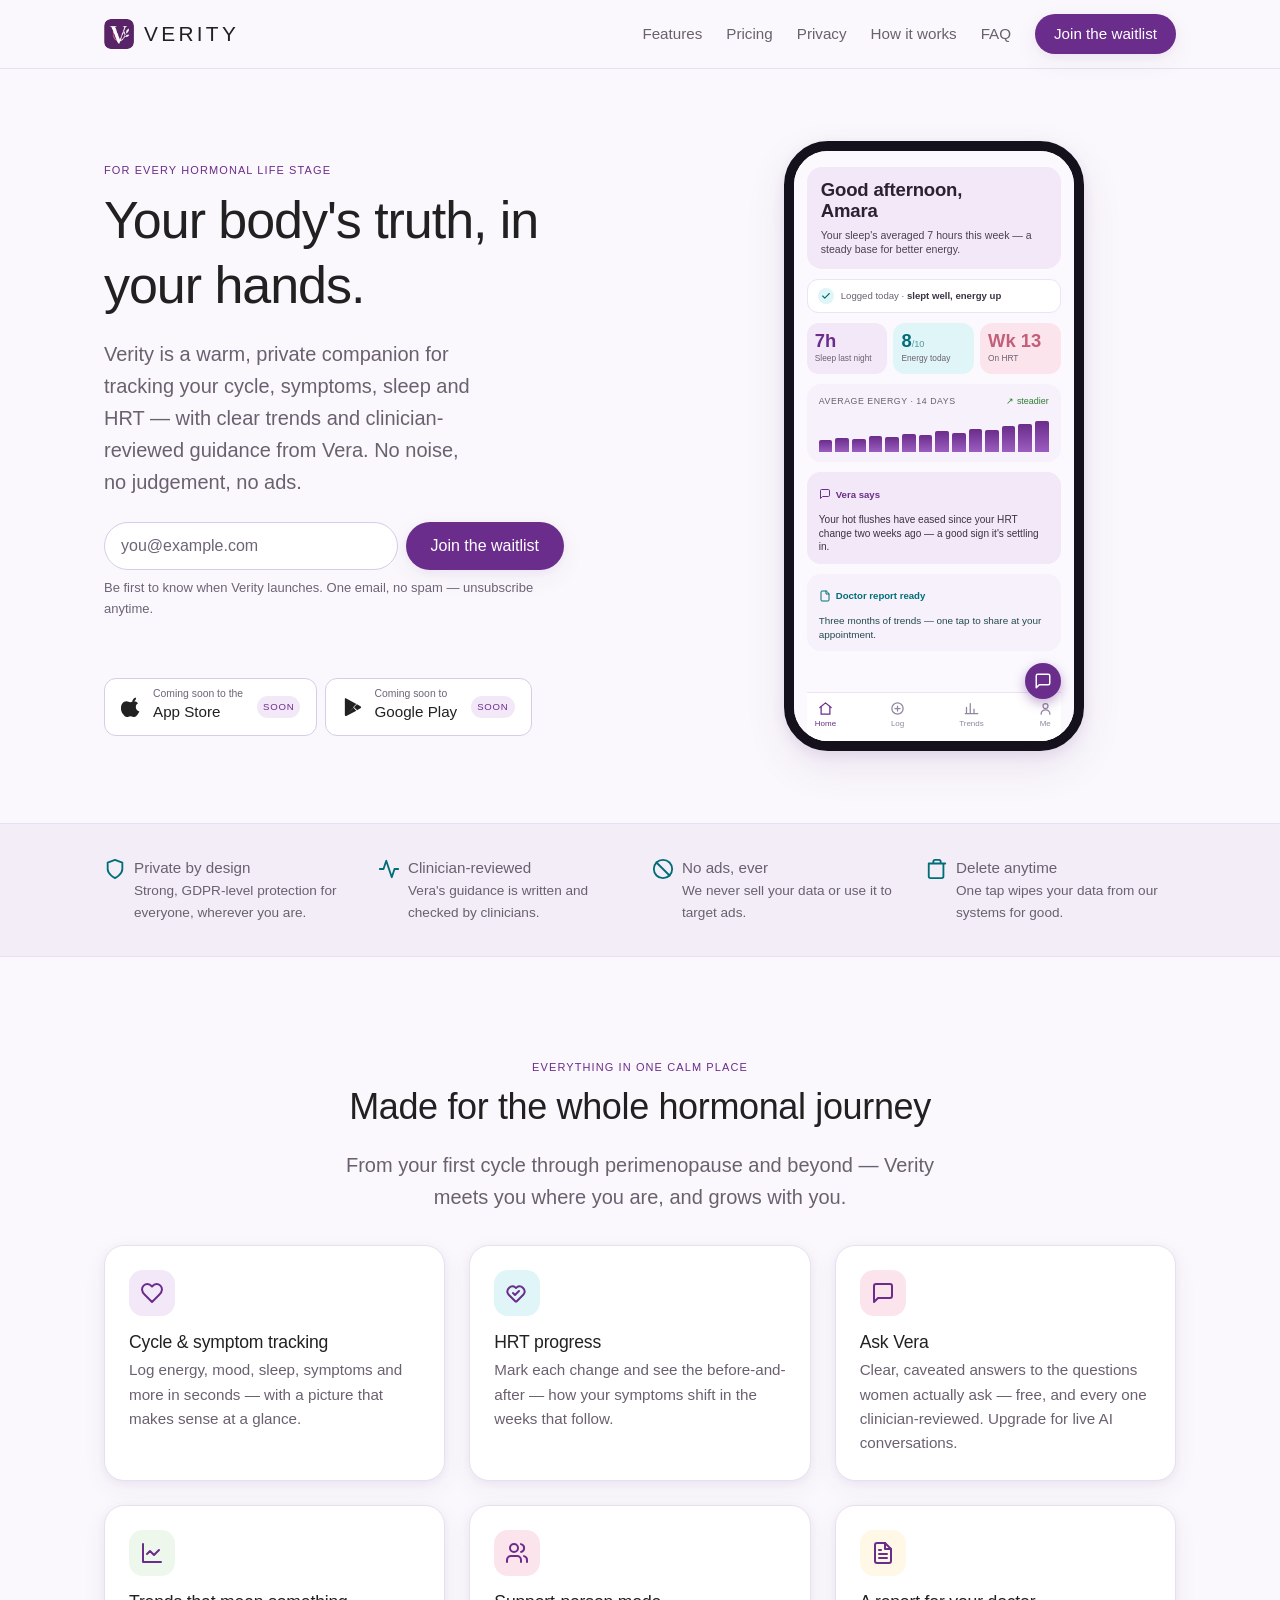
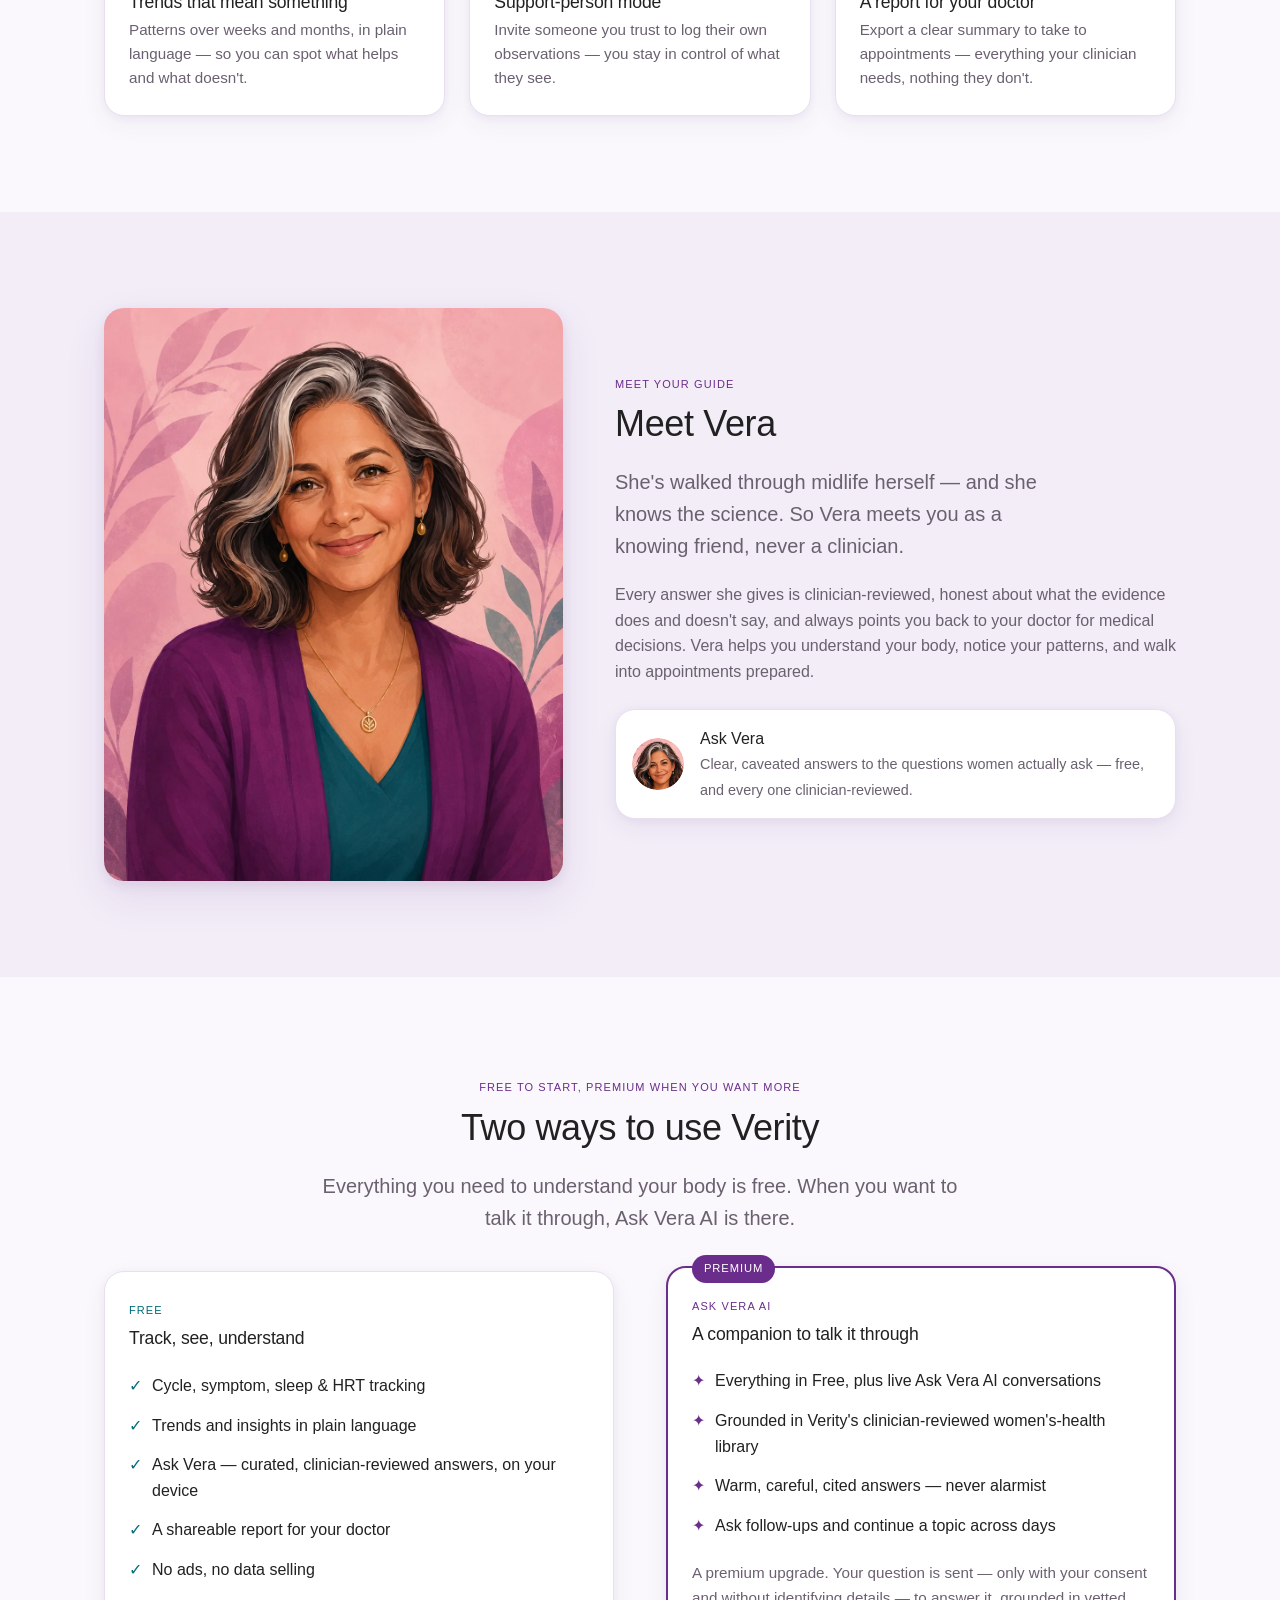
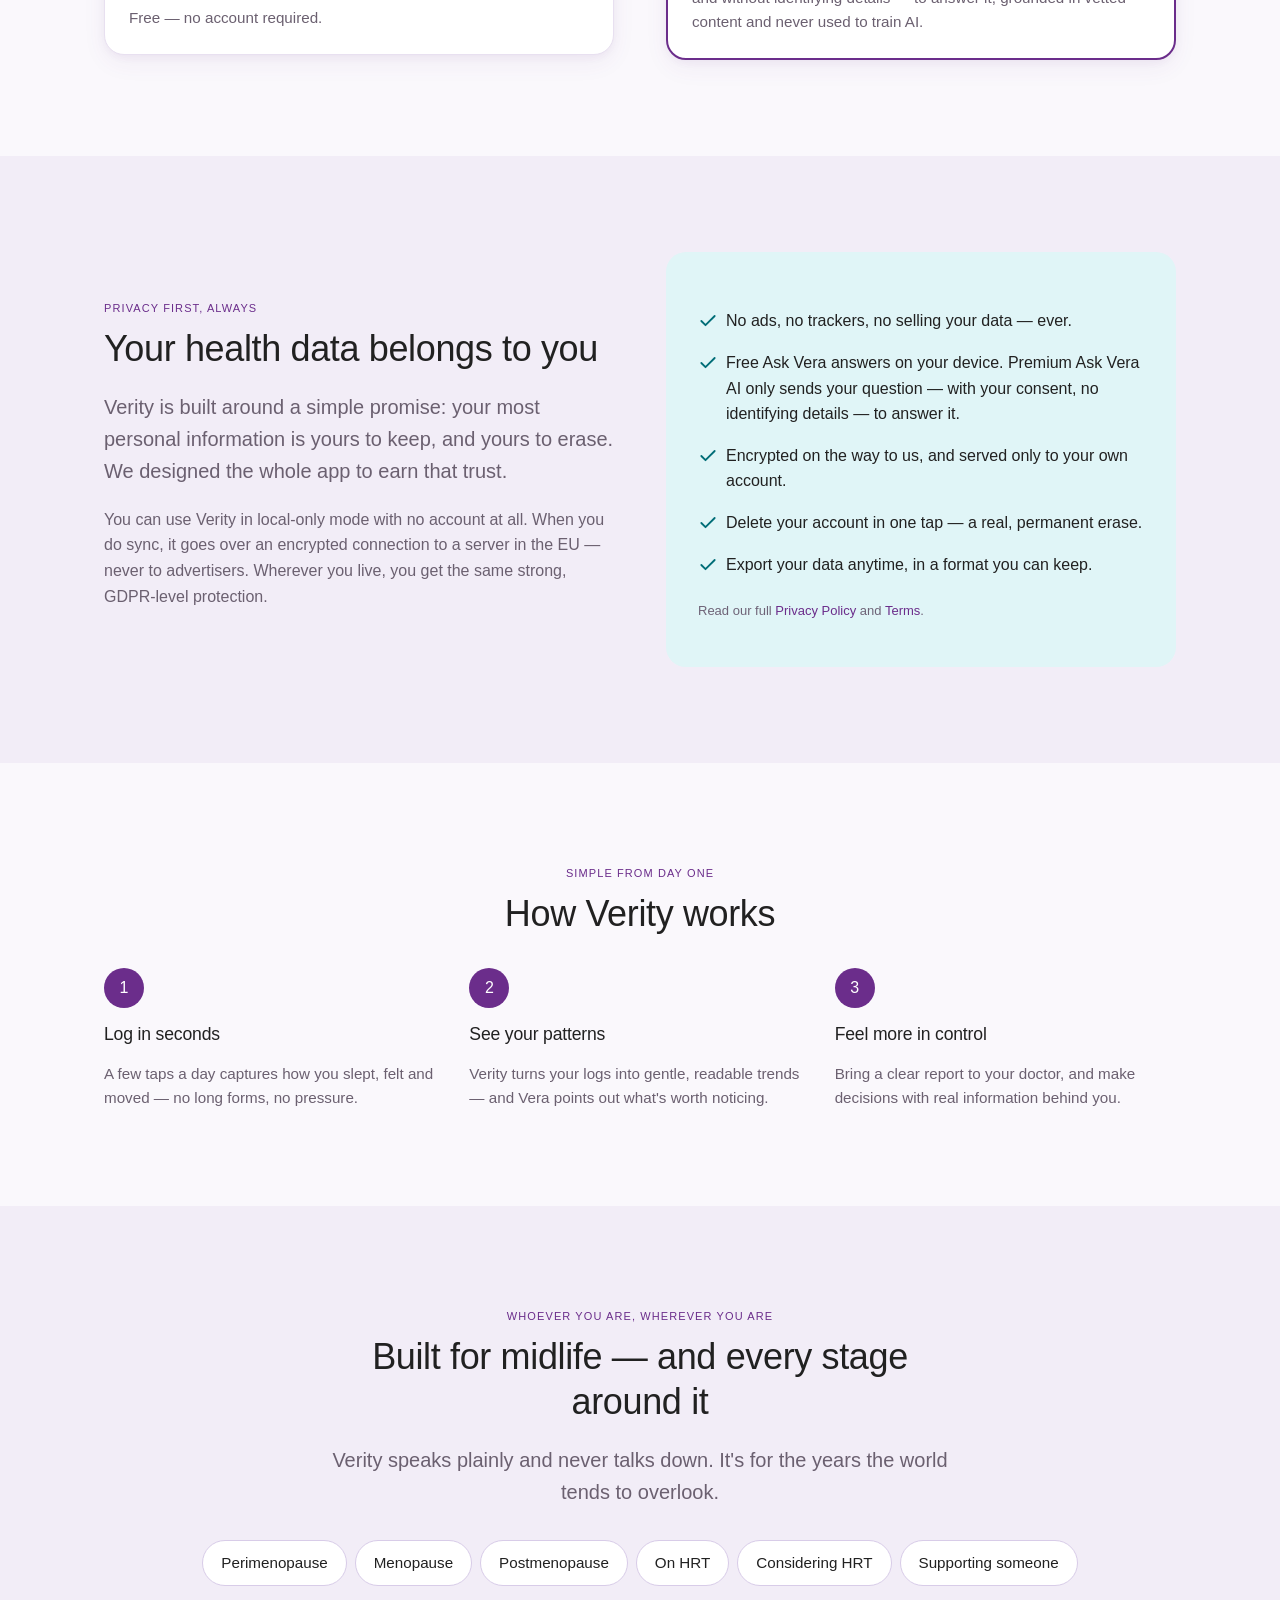
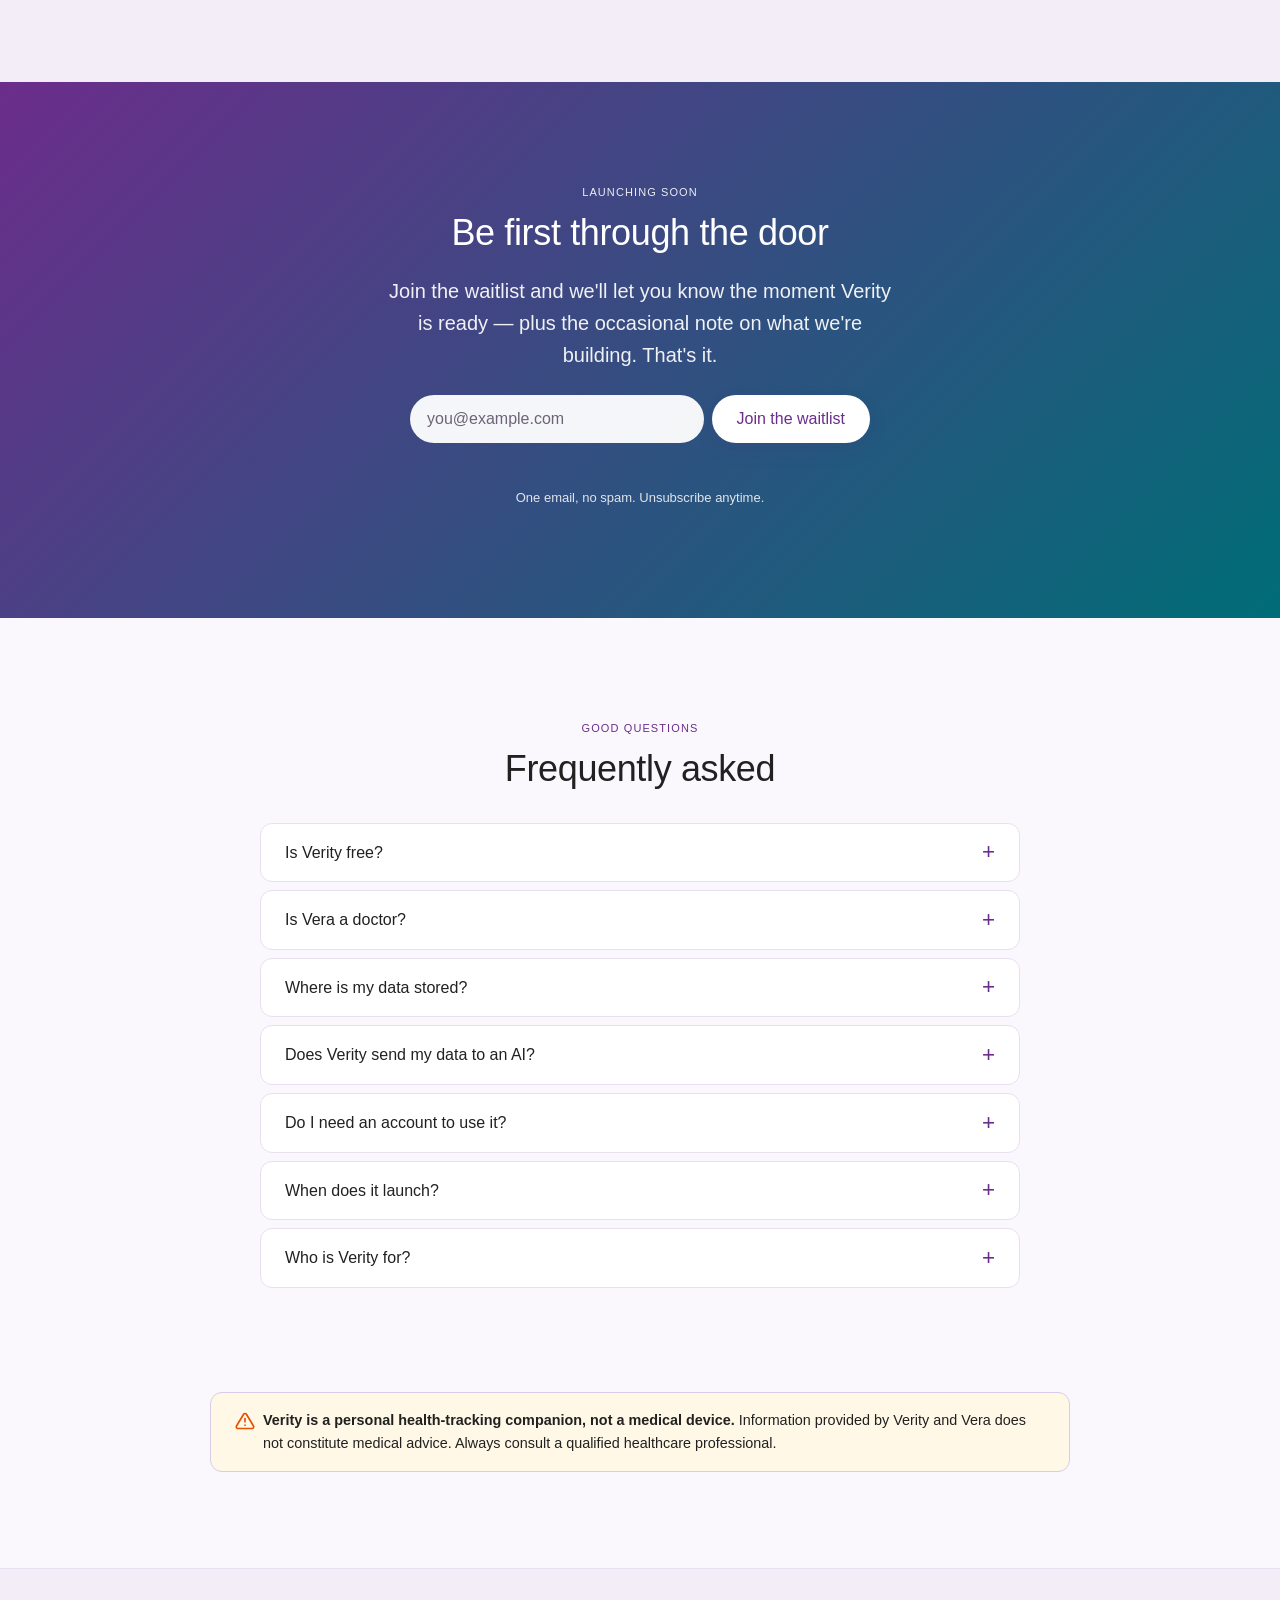
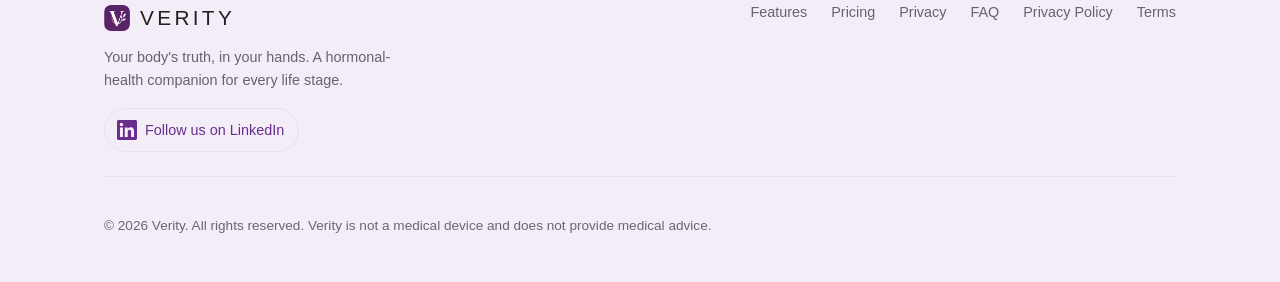
==== commit 00db9e4e: "fix: the site claimed encryption at rest, and there is none Verified against the live server on 2026" ====
--- a/index.html
+++ b/index.html
@@ -269,13 +269,13 @@
           <span class="eyebrow">Privacy first, always</span>
           <h2>Your health data belongs to you</h2>
           <p class="lede">Verity is built around a simple promise: your most personal information is yours to keep, and yours to erase. We designed the whole app to earn that trust.</p>
-          <p class="muted">You can use Verity in local-only mode with no account at all. When you do sync, it's to our own secured servers (hosted in the EU) — never to advertisers. Wherever you live, you get the same strong, GDPR-level protection.</p>
+          <p class="muted">You can use Verity in local-only mode with no account at all. When you do sync, it goes over an encrypted connection to a server in the EU — never to advertisers. Wherever you live, you get the same strong, GDPR-level protection.</p>
         </div>
         <div class="panel">
           <ul>
             <li><svg width="20" height="20" viewBox="0 0 24 24" fill="none" stroke="currentColor" stroke-width="2.2" stroke-linecap="round" stroke-linejoin="round" aria-hidden="true"><path d="M20 6 9 17l-5-5"/></svg> No ads, no trackers, no selling your data — ever.</li>
             <li><svg width="20" height="20" viewBox="0 0 24 24" fill="none" stroke="currentColor" stroke-width="2.2" stroke-linecap="round" stroke-linejoin="round" aria-hidden="true"><path d="M20 6 9 17l-5-5"/></svg> Free Ask Vera answers on your device. Premium Ask Vera AI only sends your question — with your consent, no identifying details — to answer it.</li>
-            <li><svg width="20" height="20" viewBox="0 0 24 24" fill="none" stroke="currentColor" stroke-width="2.2" stroke-linecap="round" stroke-linejoin="round" aria-hidden="true"><path d="M20 6 9 17l-5-5"/></svg> Encrypted in transit and at rest, with per-user access controls.</li>
+            <li><svg width="20" height="20" viewBox="0 0 24 24" fill="none" stroke="currentColor" stroke-width="2.2" stroke-linecap="round" stroke-linejoin="round" aria-hidden="true"><path d="M20 6 9 17l-5-5"/></svg> Encrypted on the way to us, and served only to your own account.</li>
             <li><svg width="20" height="20" viewBox="0 0 24 24" fill="none" stroke="currentColor" stroke-width="2.2" stroke-linecap="round" stroke-linejoin="round" aria-hidden="true"><path d="M20 6 9 17l-5-5"/></svg> Delete your account in one tap — a real, permanent erase.</li>
             <li><svg width="20" height="20" viewBox="0 0 24 24" fill="none" stroke="currentColor" stroke-width="2.2" stroke-linecap="round" stroke-linejoin="round" aria-hidden="true"><path d="M20 6 9 17l-5-5"/></svg> Export your data anytime, in a format you can keep.</li>
           </ul>
@@ -366,7 +366,7 @@
           </details>
           <details>
             <summary>Where is my data stored?</summary>
-            <div><p>On your device by default — you can use Verity with no account at all. If you sync, it's stored encrypted on our own servers, hosted in the EU. Wherever you live, you get the same strong, GDPR-level protection. We never sell your data or share it with advertisers.</p></div>
+            <div><p>On your device by default — you can use Verity with no account at all. If you sync, it travels over an encrypted connection to a server in the EU, where it is stored and served only to your account. Wherever you live, you get the same strong, GDPR-level protection. We never sell your data or share it with advertisers.</p></div>
           </details>
           <details>
             <summary>Does Verity send my data to an AI?</summary>
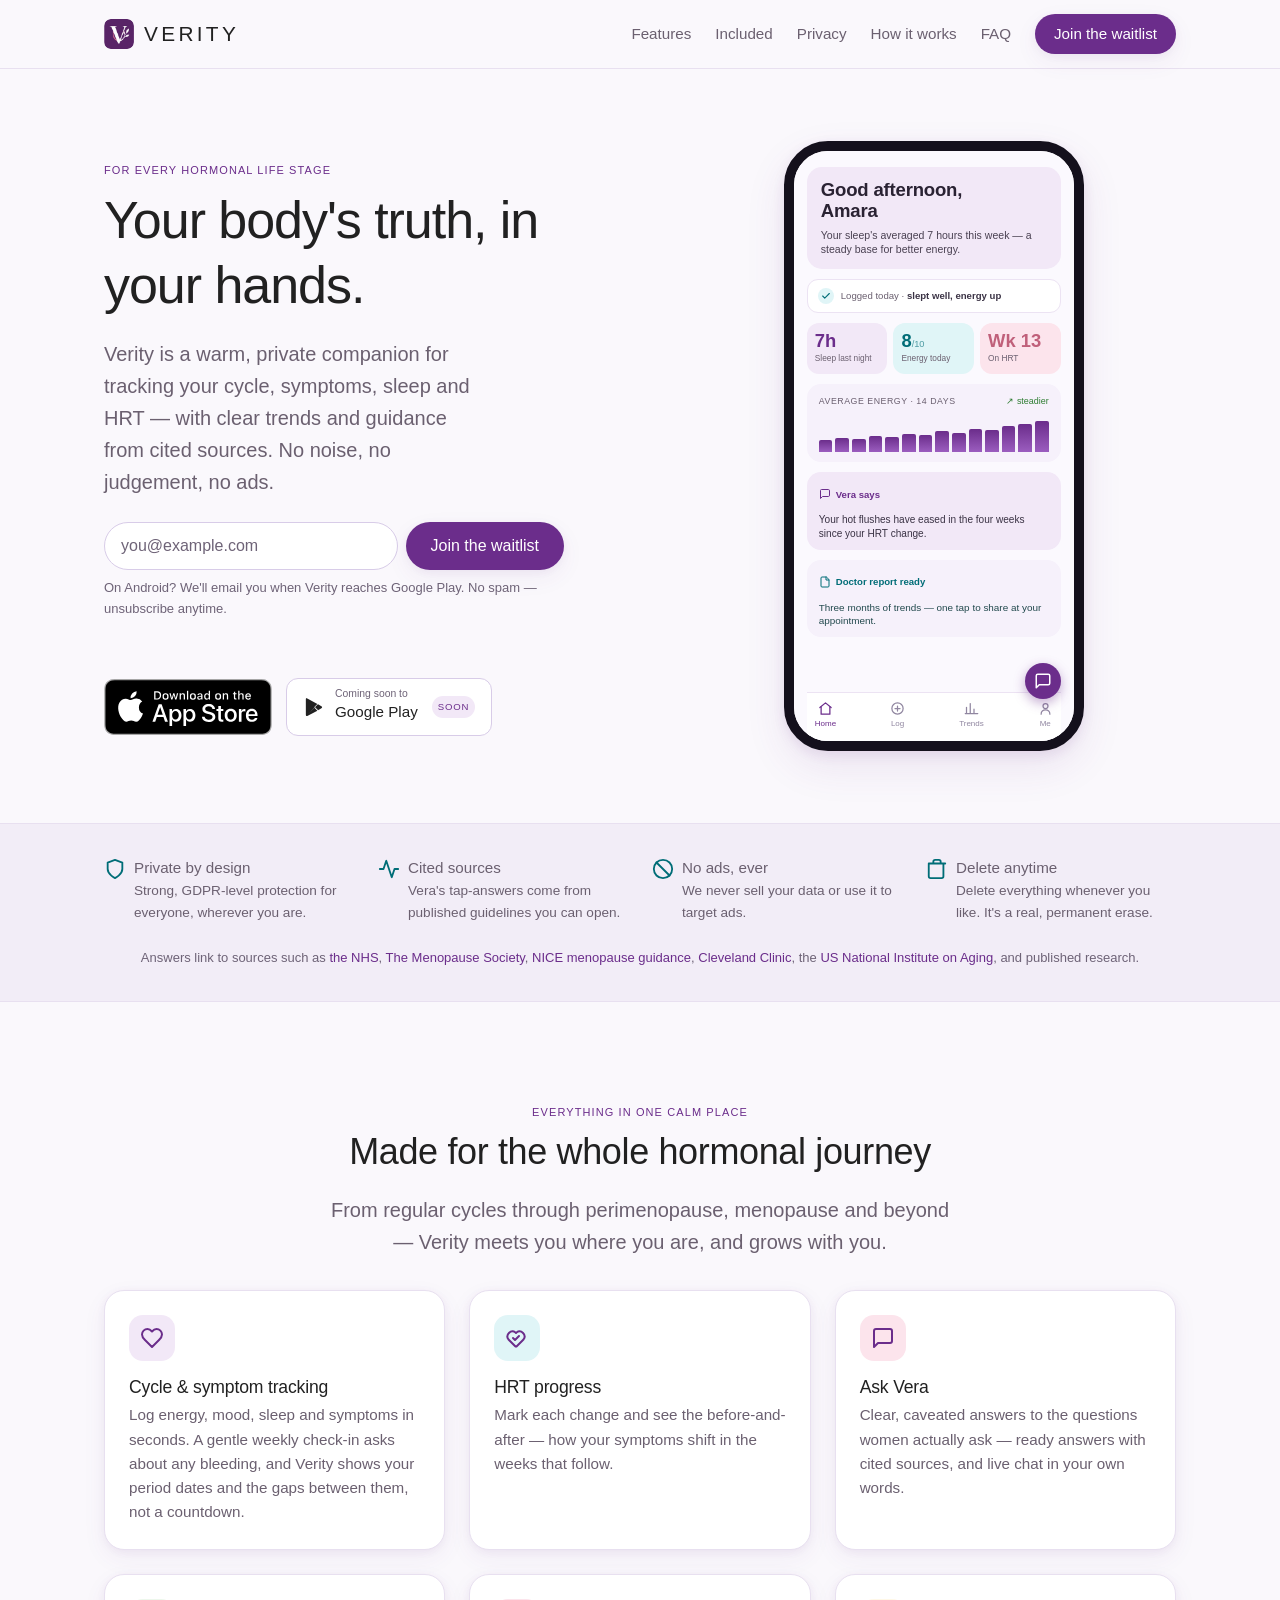
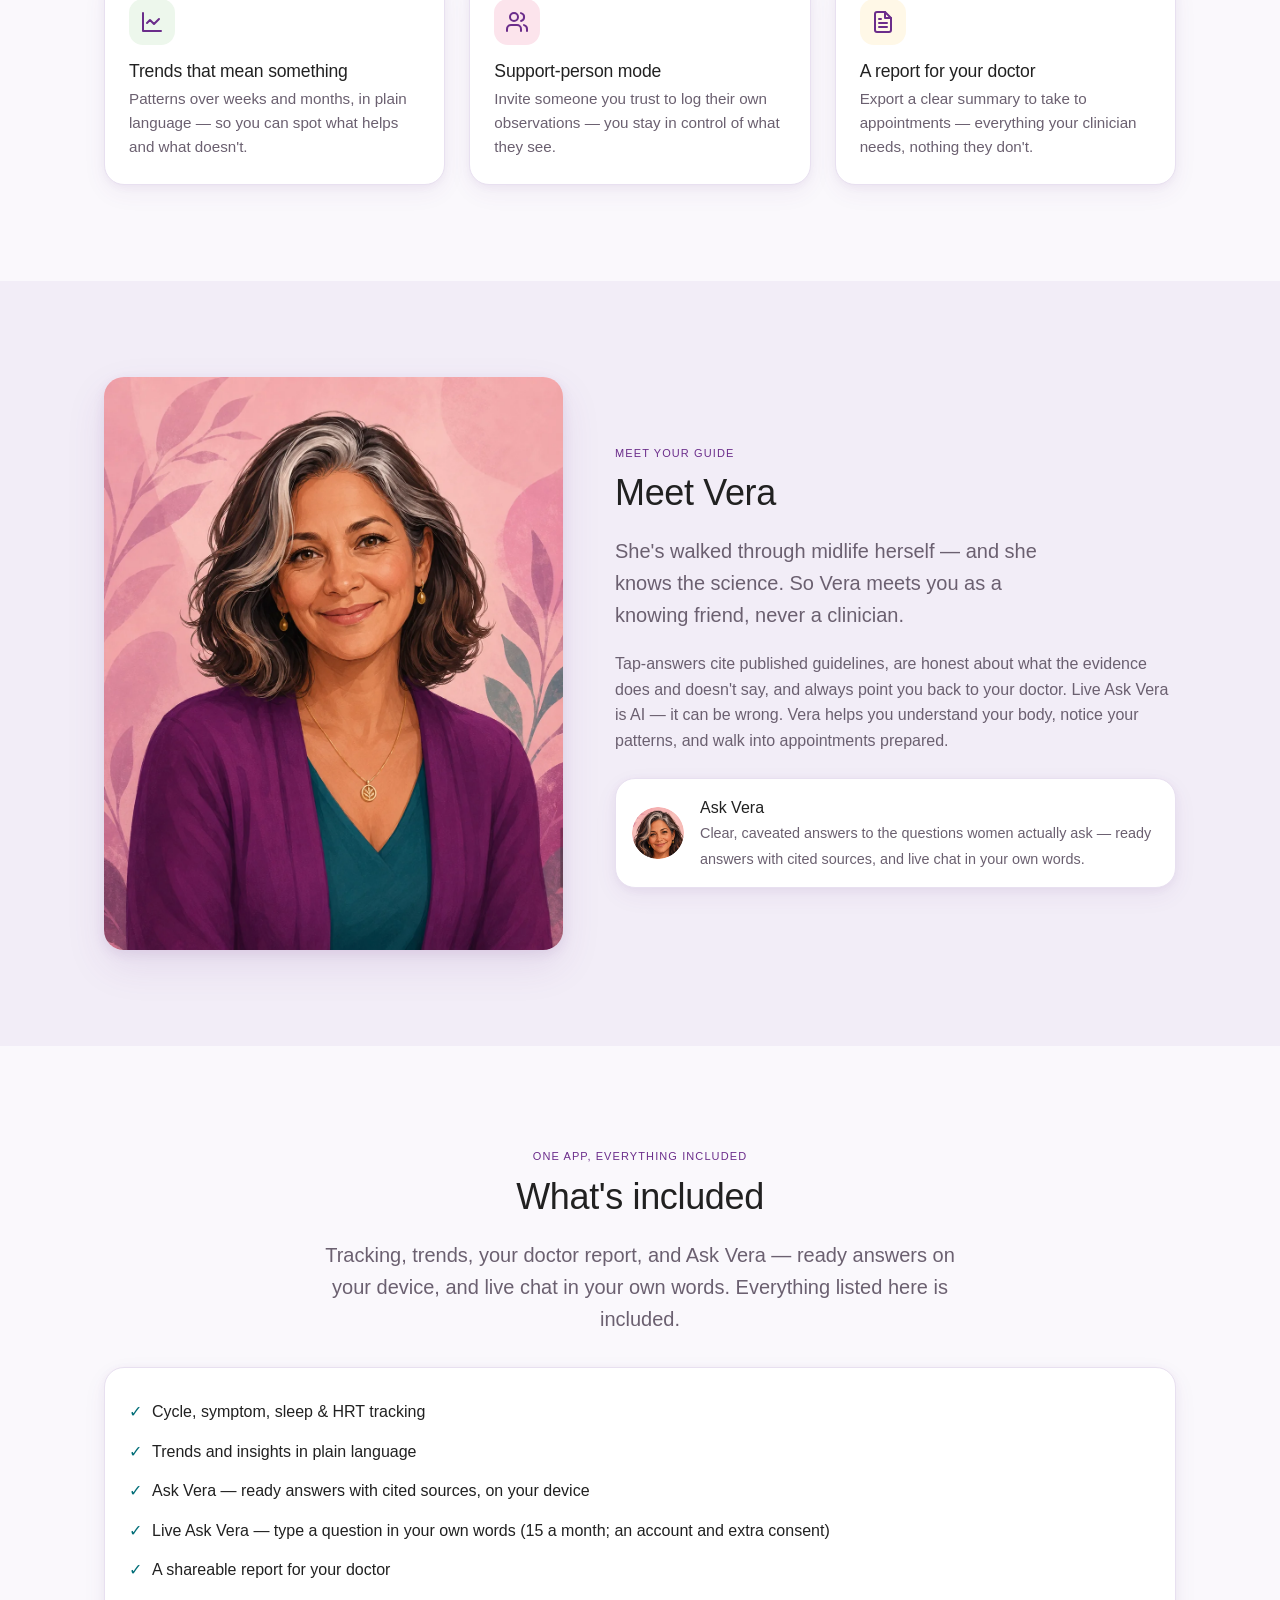
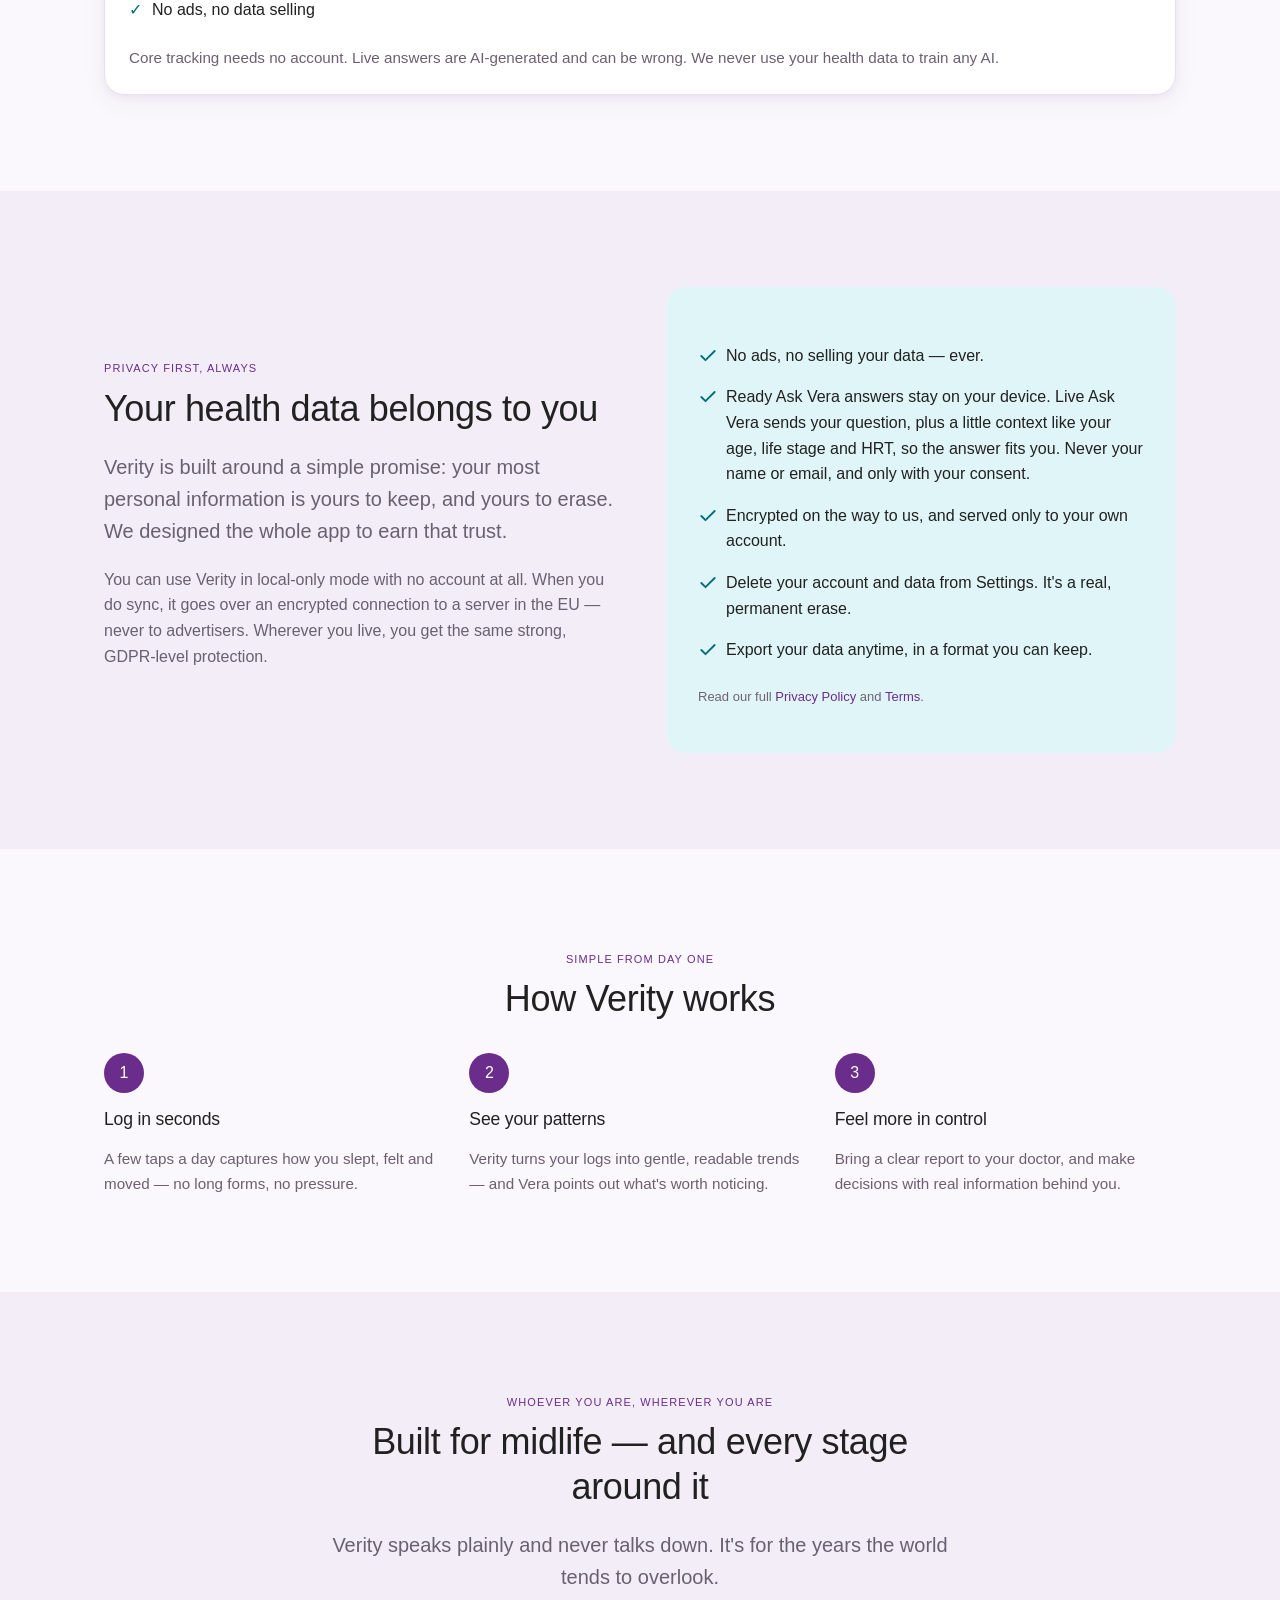
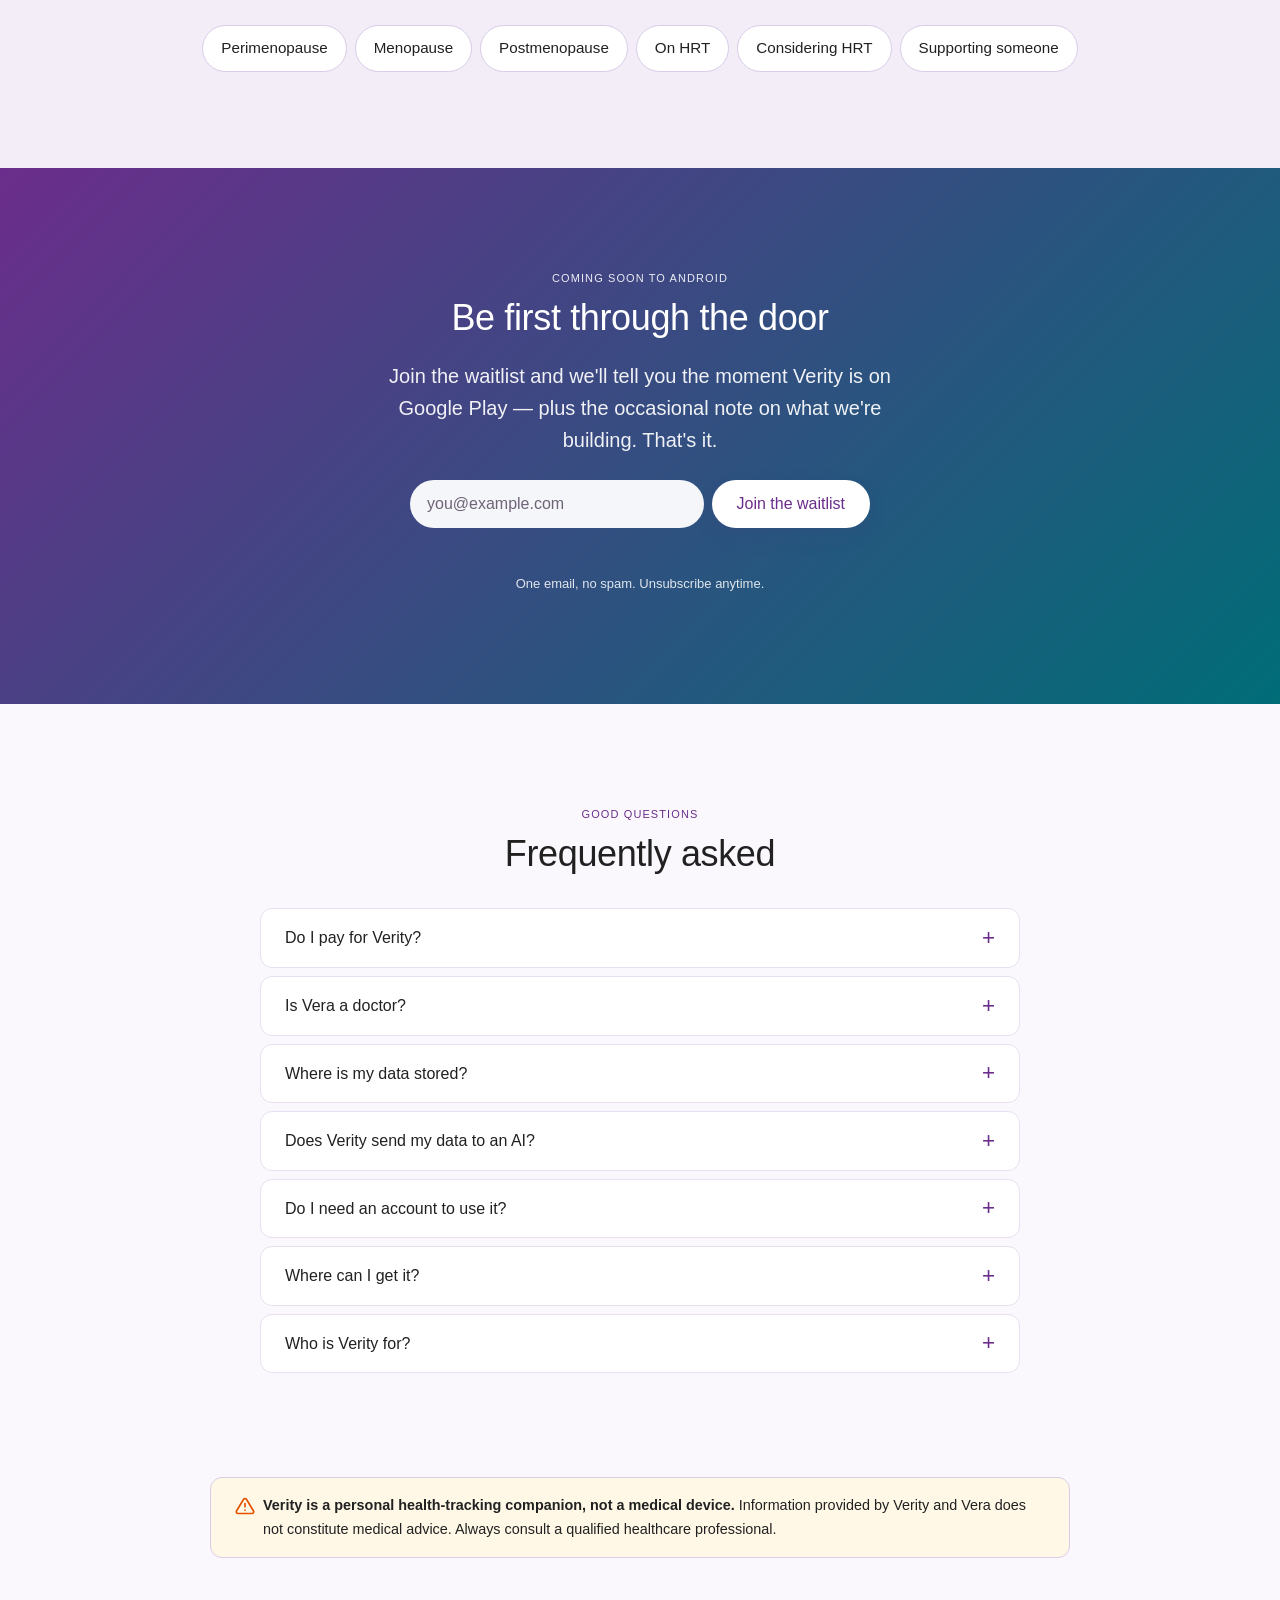
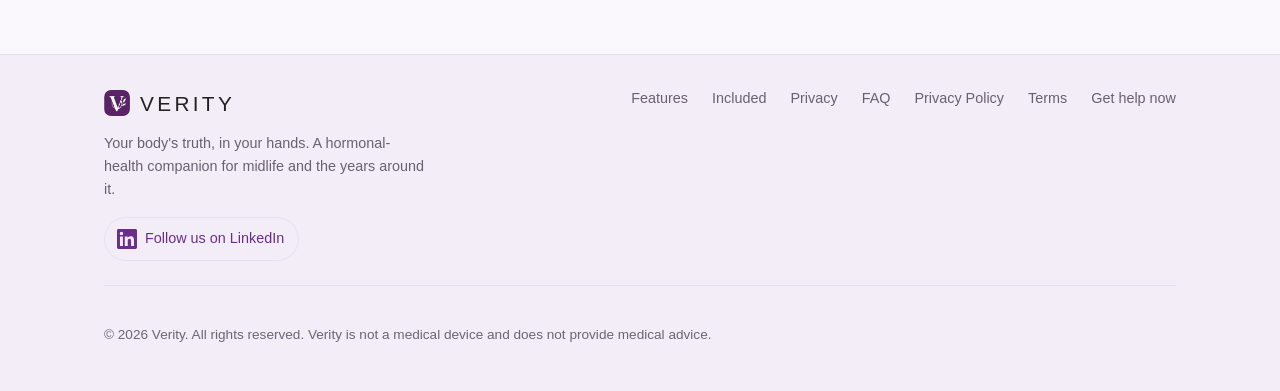
==== commit 8f3f63f4: "Sync history with live veritywomen.com (2026-10-18) Snapshot of the files served from the VPS today." ====
--- a/index.html
+++ b/index.html
@@ -4,18 +4,18 @@
   <meta charset="UTF-8" />
   <meta name="viewport" content="width=device-width, initial-scale=1" />
   <title>Verity — Your body's truth, in your hands</title>
-  <meta name="description" content="Verity is a warm, private hormonal-health companion for women at every life stage — cycle, symptom, sleep and HRT tracking, clear trends, and clinician-reviewed guidance from Vera. Join the waitlist." />
+  <meta name="description" content="Verity is a warm, private hormonal-health companion for women in midlife and the years around it — cycle, symptom, sleep and HRT tracking, clear trends, and guidance from cited sources. Now on the App Store." />
   <meta name="theme-color" content="#6B2D8B" />
   <link rel="icon" type="image/png" sizes="96x96" href="favicon-96.png" />
   <link rel="icon" type="image/png" sizes="32x32" href="favicon-32.png" />
   <link rel="icon" type="image/png" sizes="16x16" href="favicon-16.png" />
   <link rel="apple-touch-icon" sizes="180x180" href="apple-touch-icon.png" />
   <link rel="preconnect" href="https://fonts.googleapis.com" />
-  <link rel="stylesheet" href="styles.css?v=20260721g" />
+  <link rel="stylesheet" href="styles.css?v=20261018" />
 
   <!-- Open Graph / social -->
   <meta property="og:title" content="Verity — Your body's truth, in your hands" />
-  <meta property="og:description" content="A warm, private hormonal-health companion for women at every life stage. Join the waitlist." />
+  <meta property="og:description" content="A warm, private hormonal-health companion for women in midlife and the years around it. Now on the App Store." />
   <meta property="og:type" content="website" />
   <meta property="og:image" content="og-image.svg" />
 
@@ -26,9 +26,30 @@
     "name": "Verity",
     "applicationCategory": "HealthApplication",
     "operatingSystem": "iOS, Android",
-    "description": "A hormonal-health companion for women at every life stage: cycle, symptom, sleep and HRT tracking, trends, and clinician-reviewed guidance.",
+    "description": "A hormonal-health companion for women in midlife and the years around it: cycle, symptom, sleep and HRT tracking, trends, and guidance from cited sources.",
     "offers": { "@type": "Offer", "price": "0", "priceCurrency": "USD" }
   }
+  </script>
+  <!-- Google Analytics (site visits only; Measurement ID G-VDQ16S09LS) -->
+  <script async src="https://www.googletagmanager.com/gtag/js?id=G-VDQ16S09LS"></script>
+  <script>
+    window.dataLayer = window.dataLayer || [];
+    function gtag(){dataLayer.push(arguments);}
+    gtag('js', new Date());
+    (function () {
+      try {
+        var params = new URLSearchParams(window.location.search);
+        if (params.get('internal') === '1') {
+          document.cookie = 'verity_ga_internal=1;path=/;max-age=31536000;SameSite=Lax;Secure';
+        }
+        var isInternal = document.cookie.split(';').some(function (c) {
+          return c.trim().indexOf('verity_ga_internal=1') === 0;
+        });
+        gtag('config', 'G-VDQ16S09LS', isInternal ? { traffic_type: 'internal' } : {});
+      } catch (e) {
+        gtag('config', 'G-VDQ16S09LS');
+      }
+    })();
   </script>
 </head>
 <body>
@@ -43,7 +64,7 @@
       </a>
       <nav class="nav-links" id="navLinks" aria-label="Primary">
         <a href="#features">Features</a>
-        <a href="#pricing">Pricing</a>
+        <a href="#included">Included</a>
         <a href="#privacy">Privacy</a>
         <a href="#how">How it works</a>
         <a href="#faq">FAQ</a>
@@ -62,7 +83,7 @@
         <div class="hero-copy">
           <span class="eyebrow">For every hormonal life stage</span>
           <h1>Your body's truth, in your hands.</h1>
-          <p class="lede">Verity is a warm, private companion for tracking your cycle, symptoms, sleep and HRT — with clear trends and clinician-reviewed guidance from Vera. No noise, no judgement, no ads.</p>
+          <p class="lede">Verity is a warm, private companion for tracking your cycle, symptoms, sleep and HRT — with clear trends and guidance from cited sources. No noise, no judgement, no ads.</p>
 
           <form class="waitlist" id="waitlistTop" novalidate>
             <label class="visually-hidden" for="emailTop">Email address</label>
@@ -70,17 +91,15 @@
               <input class="field" type="email" id="emailTop" name="email" inputmode="email" autocomplete="email" placeholder="you@example.com" required aria-describedby="noteTop msgTop" />
               <button class="btn btn-primary" type="submit">Join the waitlist</button>
             </div>
-            <p class="tiny form-note" id="noteTop">Be first to know when Verity launches. One email, no spam — unsubscribe anytime.</p>
+            <p class="tiny form-note" id="noteTop">On Android? We'll email you when Verity reaches Google Play. No spam — unsubscribe anytime.</p>
             <p class="form-msg" id="msgTop" role="status" aria-live="polite"></p>
           </form>
 
-          <div class="hero-badges" aria-label="Coming soon to app stores">
-            <a class="store-badge" href="#waitlistTop" data-waitlist aria-label="App Store — coming soon. Join the waitlist to be notified at launch.">
-              <svg width="22" height="22" viewBox="0 0 24 24" fill="currentColor" aria-hidden="true"><path d="M16.5 1.9c0 1.1-.4 2.1-1.2 3-.9.9-1.9 1.5-3 1.4-.1-1.1.4-2.2 1.2-3 .8-.9 2-1.5 3-1.4zM20 17c-.5 1.2-.8 1.7-1.5 2.7-1 1.5-2.4 3.3-4.1 3.3-1.5 0-1.9-1-4-1s-2.5 1-4 1c-1.7 0-3-1.6-4-3.1C-.4 16.8-.9 11 1.4 8.1 2.5 6.6 4.3 5.7 6 5.7c1.7 0 2.8 1 4.2 1s2.3-1 4.2-1c1.5 0 3.1.8 4.2 2.2-3.7 2-3.1 7.3 1.4 9.1z"/></svg>
-              <span><small>Coming soon to the</small><b>App Store</b></span>
-              <span class="soon">Soon</span>
+          <div class="hero-badges" aria-label="Get Verity">
+            <a class="store-badge-apple" href="https://apps.apple.com/app/id6809762705">
+              <img src="assets/app-store-badge.svg" width="168" height="56" alt="Download on the App Store" />
             </a>
-            <a class="store-badge" href="#waitlistTop" data-waitlist aria-label="Google Play — coming soon. Join the waitlist to be notified at launch.">
+            <a class="store-badge" href="#waitlistTop" data-waitlist aria-label="Google Play — coming soon. Join the waitlist to hear when it arrives.">
               <svg width="22" height="22" viewBox="0 0 24 24" fill="currentColor" aria-hidden="true"><path d="M3.6 2.3c-.3.3-.5.7-.5 1.3v16.8c0 .6.2 1 .5 1.3l.1.1L13 12.1v-.2L3.7 2.2l-.1.1zM16.3 15.4l-3.1-3.1v-.2l3.1-3.1.1.1 3.7 2.1c1 .6 1 1.6 0 2.2l-3.7 2.1-.1-.1zM15.7 16l-3.2-3.2L3.6 21.7c.4.3.9.3 1.6-.1l10.5-5.6zM15.7 8.6L5.2 3C4.5 2.6 4 2.7 3.6 3l8.9 8.8 3.2-3.2z"/></svg>
               <span><small>Coming soon to</small><b>Google Play</b></span>
               <span class="soon">Soon</span>
@@ -116,7 +135,7 @@
             </div>
             <div class="ps-card ps-vera">
               <span class="ps-vera-h"><svg viewBox="0 0 24 24" fill="none" stroke="currentColor" stroke-width="2" stroke-linecap="round" stroke-linejoin="round"><path d="M21 15a2 2 0 0 1-2 2H7l-4 4V5a2 2 0 0 1 2-2h14a2 2 0 0 1 2 2z"/></svg> Vera says</span>
-              <p>Your hot flushes have eased since your HRT change two weeks ago — a good sign it's settling in.</p>
+              <p>Your hot flushes have eased in the four weeks since your HRT change.</p>
             </div>
             <div class="ps-card ps-report">
               <span class="ps-report-h"><svg viewBox="0 0 24 24" fill="none" stroke="currentColor" stroke-width="2" stroke-linecap="round" stroke-linejoin="round"><path d="M14 2H6a2 2 0 0 0-2 2v16a2 2 0 0 0 2 2h12a2 2 0 0 0 2-2V8z"/><path d="M14 2v6h6"/></svg> Doctor report ready</span>
@@ -145,7 +164,7 @@
           </li>
           <li class="trust-item">
             <svg width="22" height="22" viewBox="0 0 24 24" fill="none" stroke="currentColor" stroke-width="2" stroke-linecap="round" stroke-linejoin="round" aria-hidden="true"><path d="M22 12h-4l-3 9L9 3l-3 9H2"/></svg>
-            <span><strong>Clinician-reviewed</strong>Vera's guidance is written and checked by clinicians.</span>
+            <span><strong>Cited sources</strong>Vera's tap-answers come from published guidelines you can open.</span>
           </li>
           <li class="trust-item">
             <svg width="22" height="22" viewBox="0 0 24 24" fill="none" stroke="currentColor" stroke-width="2" stroke-linecap="round" stroke-linejoin="round" aria-hidden="true"><circle cx="12" cy="12" r="10"/><line x1="4.9" y1="4.9" x2="19.1" y2="19.1"/></svg>
@@ -153,9 +172,10 @@
           </li>
           <li class="trust-item">
             <svg width="22" height="22" viewBox="0 0 24 24" fill="none" stroke="currentColor" stroke-width="2" stroke-linecap="round" stroke-linejoin="round" aria-hidden="true"><path d="M3 6h18M8 6V4a2 2 0 0 1 2-2h4a2 2 0 0 1 2 2v2m3 0v14a2 2 0 0 1-2 2H5a2 2 0 0 1-2-2V6"/></svg>
-            <span><strong>Delete anytime</strong>One tap wipes your data from our systems for good.</span>
+            <span><strong>Delete anytime</strong>Delete everything whenever you like. It's a real, permanent erase.</span>
           </li>
         </ul>
+        <p class="tiny" style="margin:var(--s-lg) 0 0;text-align:center;">Answers link to sources such as <a href="https://www.nhs.uk/conditions/menopause-and-perimenopause/" target="_blank" rel="noopener noreferrer">the NHS</a>, <a href="https://menopause.org/patient-education/menopause-topics/perimenopause" target="_blank" rel="noopener noreferrer">The Menopause Society</a>, <a href="https://www.nice.org.uk/guidance/ng23" target="_blank" rel="noopener noreferrer">NICE menopause guidance</a>, <a href="https://my.clevelandclinic.org/health/diseases/21608-perimenopause" target="_blank" rel="noopener noreferrer">Cleveland Clinic</a>, the <a href="https://www.nia.nih.gov/health/menopause/what-menopause" target="_blank" rel="noopener noreferrer">US National Institute on Aging</a>, and published research.</p>
       </div>
     </section>
 
@@ -165,13 +185,13 @@
         <div class="section-head">
           <span class="eyebrow">Everything in one calm place</span>
           <h2>Made for the whole hormonal journey</h2>
-          <p class="lede">From your first cycle through perimenopause and beyond — Verity meets you where you are, and grows with you.</p>
+          <p class="lede">From regular cycles through perimenopause, menopause and beyond — Verity meets you where you are, and grows with you.</p>
         </div>
         <div class="cards">
           <article class="card">
             <div class="ico ico-lav" aria-hidden="true"><svg width="24" height="24" viewBox="0 0 24 24" fill="none" stroke="currentColor" stroke-width="2" stroke-linecap="round" stroke-linejoin="round"><path d="M19 14c1.5-1.5 3-3.2 3-5.5A5.5 5.5 0 0 0 16.5 3c-1.7 0-3 .8-4.5 2.5C10.5 3.8 9.2 3 7.5 3A5.5 5.5 0 0 0 2 8.5c0 2.3 1.5 4 3 5.5l7 7Z"/></svg></div>
             <h3>Cycle &amp; symptom tracking</h3>
-            <p>Log energy, mood, sleep, symptoms and more in seconds — with a picture that makes sense at a glance.</p>
+            <p>Log energy, mood, sleep and symptoms in seconds. A gentle weekly check-in asks about any bleeding, and Verity shows your period dates and the gaps between them, not a countdown.</p>
           </article>
           <article class="card">
             <div class="ico ico-mint" aria-hidden="true"><svg width="24" height="24" viewBox="0 0 24 24" fill="none" stroke="currentColor" stroke-width="2" stroke-linecap="round" stroke-linejoin="round"><path d="M10.5 20.5 3.5 13.5a5 5 0 0 1 7-7l.5.5.5-.5a5 5 0 0 1 7 7l-7 7a1 1 0 0 1-1 0Z"/><path d="m8 12 2 2 4-4"/></svg></div>
@@ -181,7 +201,7 @@
           <article class="card">
             <div class="ico ico-blush" aria-hidden="true"><svg width="24" height="24" viewBox="0 0 24 24" fill="none" stroke="currentColor" stroke-width="2" stroke-linecap="round" stroke-linejoin="round"><path d="M21 15a2 2 0 0 1-2 2H7l-4 4V5a2 2 0 0 1 2-2h14a2 2 0 0 1 2 2z"/></svg></div>
             <h3>Ask Vera</h3>
-            <p>Clear, caveated answers to the questions women actually ask — free, and every one clinician-reviewed. Upgrade for live AI conversations.</p>
+            <p>Clear, caveated answers to the questions women actually ask — ready answers with cited sources, and live chat in your own words.</p>
           </article>
           <article class="card">
             <div class="ico ico-sage" aria-hidden="true"><svg width="24" height="24" viewBox="0 0 24 24" fill="none" stroke="currentColor" stroke-width="2" stroke-linecap="round" stroke-linejoin="round"><path d="M3 3v18h18"/><path d="m19 9-5 5-4-4-3 3"/></svg></div>
@@ -213,52 +233,37 @@
           <span class="eyebrow">Meet your guide</span>
           <h2>Meet Vera</h2>
           <p class="lede">She's walked through midlife herself — and she knows the science. So Vera meets you as a knowing friend, never a clinician.</p>
-          <p class="muted">Every answer she gives is clinician-reviewed, honest about what the evidence does and doesn't say, and always points you back to your doctor for medical decisions. Vera helps you understand your body, notice your patterns, and walk into appointments prepared.</p>
+          <p class="muted">Tap-answers cite published guidelines, are honest about what the evidence does and doesn't say, and always point you back to your doctor. Live Ask Vera is AI — it can be wrong. Vera helps you understand your body, notice your patterns, and walk into appointments prepared.</p>
           <div class="ask-vera-chip">
             <img class="avatar" src="assets/vera-avatar.webp" width="52" height="52" alt="" />
             <div>
               <strong>Ask Vera</strong>
-              <span>Clear, caveated answers to the questions women actually ask — free, and every one clinician-reviewed.</span>
-            </div>
-          </div>
-        </div>
-      </div>
-    </section>
-
-    <!-- ============ Pricing / tiers ============ -->
-    <section id="pricing">
+              <span>Clear, caveated answers to the questions women actually ask — ready answers with cited sources, and live chat in your own words.</span>
+            </div>
+          </div>
+        </div>
+      </div>
+    </section>
+
+    <!-- ============ What's included ============ -->
+    <section id="included">
       <div class="wrap">
         <div class="section-head">
-          <span class="eyebrow">Free to start, premium when you want more</span>
-          <h2>Two ways to use Verity</h2>
-          <p class="lede">Everything you need to understand your body is free. When you want to talk it through, Ask Vera AI is there.</p>
-        </div>
-        <div class="split">
-          <article class="card">
-            <span class="eyebrow eyebrow-teal">Free</span>
-            <h3>Track, see, understand</h3>
-            <ul style="list-style:none;margin:var(--s-md) 0 0;padding:0;">
-              <li style="display:flex;gap:10px;padding:7px 0;"><span aria-hidden="true" style="color:var(--teal);font-weight:500;">✓</span> Cycle, symptom, sleep &amp; HRT tracking</li>
-              <li style="display:flex;gap:10px;padding:7px 0;"><span aria-hidden="true" style="color:var(--teal);font-weight:500;">✓</span> Trends and insights in plain language</li>
-              <li style="display:flex;gap:10px;padding:7px 0;"><span aria-hidden="true" style="color:var(--teal);font-weight:500;">✓</span> Ask Vera — curated, clinician-reviewed answers, on your device</li>
-              <li style="display:flex;gap:10px;padding:7px 0;"><span aria-hidden="true" style="color:var(--teal);font-weight:500;">✓</span> A shareable report for your doctor</li>
-              <li style="display:flex;gap:10px;padding:7px 0;"><span aria-hidden="true" style="color:var(--teal);font-weight:500;">✓</span> No ads, no data selling</li>
-            </ul>
-            <p class="tiny" style="margin-top:var(--s-md);">Free — no account required.</p>
-          </article>
-          <article class="card" style="border:2px solid var(--plum);position:relative;">
-            <span style="position:absolute;top:-13px;left:var(--s-lg);background:var(--plum);color:#fff;font-size:0.7rem;font-weight:500;letter-spacing:0.08em;text-transform:uppercase;padding:5px 12px;border-radius:var(--r-pill);">Premium</span>
-            <span class="eyebrow">Ask Vera AI</span>
-            <h3>A companion to talk it through</h3>
-            <ul style="list-style:none;margin:var(--s-md) 0 0;padding:0;">
-              <li style="display:flex;gap:10px;padding:7px 0;"><span aria-hidden="true" style="color:var(--plum);font-weight:500;">✦</span> Everything in Free, plus live Ask Vera AI conversations</li>
-              <li style="display:flex;gap:10px;padding:7px 0;"><span aria-hidden="true" style="color:var(--plum);font-weight:500;">✦</span> Grounded in Verity's clinician-reviewed women's-health library</li>
-              <li style="display:flex;gap:10px;padding:7px 0;"><span aria-hidden="true" style="color:var(--plum);font-weight:500;">✦</span> Warm, careful, cited answers — never alarmist</li>
-              <li style="display:flex;gap:10px;padding:7px 0;"><span aria-hidden="true" style="color:var(--plum);font-weight:500;">✦</span> Ask follow-ups and continue a topic across days</li>
-            </ul>
-            <p class="tiny" style="margin-top:var(--s-md);">A premium upgrade. Your question is sent — only with your consent and without identifying details — to answer it, grounded in vetted content and never used to train AI.</p>
-          </article>
-        </div>
+          <span class="eyebrow">One app, everything included</span>
+          <h2>What's included</h2>
+          <p class="lede">Tracking, trends, your doctor report, and Ask Vera — ready answers on your device, and live chat in your own words. Everything listed here is included.</p>
+        </div>
+        <article class="card">
+          <ul style="list-style:none;margin:0;padding:0;">
+            <li style="display:flex;gap:10px;padding:7px 0;"><span aria-hidden="true" style="color:var(--teal);font-weight:500;">✓</span> Cycle, symptom, sleep &amp; HRT tracking</li>
+            <li style="display:flex;gap:10px;padding:7px 0;"><span aria-hidden="true" style="color:var(--teal);font-weight:500;">✓</span> Trends and insights in plain language</li>
+            <li style="display:flex;gap:10px;padding:7px 0;"><span aria-hidden="true" style="color:var(--teal);font-weight:500;">✓</span> Ask Vera — ready answers with cited sources, on your device</li>
+            <li style="display:flex;gap:10px;padding:7px 0;"><span aria-hidden="true" style="color:var(--teal);font-weight:500;">✓</span> Live Ask Vera — type a question in your own words (15 a month; an account and extra consent)</li>
+            <li style="display:flex;gap:10px;padding:7px 0;"><span aria-hidden="true" style="color:var(--teal);font-weight:500;">✓</span> A shareable report for your doctor</li>
+            <li style="display:flex;gap:10px;padding:7px 0;"><span aria-hidden="true" style="color:var(--teal);font-weight:500;">✓</span> No ads, no data selling</li>
+          </ul>
+          <p class="tiny" style="margin-top:var(--s-md);">Core tracking needs no account. Live answers are AI-generated and can be wrong. We never use your health data to train any AI.</p>
+        </article>
       </div>
     </section>
 
@@ -273,10 +278,10 @@
         </div>
         <div class="panel">
           <ul>
-            <li><svg width="20" height="20" viewBox="0 0 24 24" fill="none" stroke="currentColor" stroke-width="2.2" stroke-linecap="round" stroke-linejoin="round" aria-hidden="true"><path d="M20 6 9 17l-5-5"/></svg> No ads, no trackers, no selling your data — ever.</li>
-            <li><svg width="20" height="20" viewBox="0 0 24 24" fill="none" stroke="currentColor" stroke-width="2.2" stroke-linecap="round" stroke-linejoin="round" aria-hidden="true"><path d="M20 6 9 17l-5-5"/></svg> Free Ask Vera answers on your device. Premium Ask Vera AI only sends your question — with your consent, no identifying details — to answer it.</li>
+            <li><svg width="20" height="20" viewBox="0 0 24 24" fill="none" stroke="currentColor" stroke-width="2.2" stroke-linecap="round" stroke-linejoin="round" aria-hidden="true"><path d="M20 6 9 17l-5-5"/></svg> No ads, no selling your data — ever.</li>
+            <li><svg width="20" height="20" viewBox="0 0 24 24" fill="none" stroke="currentColor" stroke-width="2.2" stroke-linecap="round" stroke-linejoin="round" aria-hidden="true"><path d="M20 6 9 17l-5-5"/></svg> Ready Ask Vera answers stay on your device. Live Ask Vera sends your question, plus a little context like your age, life stage and HRT, so the answer fits you. Never your name or email, and only with your consent.</li>
             <li><svg width="20" height="20" viewBox="0 0 24 24" fill="none" stroke="currentColor" stroke-width="2.2" stroke-linecap="round" stroke-linejoin="round" aria-hidden="true"><path d="M20 6 9 17l-5-5"/></svg> Encrypted on the way to us, and served only to your own account.</li>
-            <li><svg width="20" height="20" viewBox="0 0 24 24" fill="none" stroke="currentColor" stroke-width="2.2" stroke-linecap="round" stroke-linejoin="round" aria-hidden="true"><path d="M20 6 9 17l-5-5"/></svg> Delete your account in one tap — a real, permanent erase.</li>
+            <li><svg width="20" height="20" viewBox="0 0 24 24" fill="none" stroke="currentColor" stroke-width="2.2" stroke-linecap="round" stroke-linejoin="round" aria-hidden="true"><path d="M20 6 9 17l-5-5"/></svg> Delete your account and data from Settings. It's a real, permanent erase.</li>
             <li><svg width="20" height="20" viewBox="0 0 24 24" fill="none" stroke="currentColor" stroke-width="2.2" stroke-linecap="round" stroke-linejoin="round" aria-hidden="true"><path d="M20 6 9 17l-5-5"/></svg> Export your data anytime, in a format you can keep.</li>
           </ul>
           <p class="tiny" style="margin-top:var(--s-md);">Read our full <a href="privacy.html">Privacy Policy</a> and <a href="terms.html">Terms</a>.</p>
@@ -333,9 +338,9 @@
     <!-- ============ CTA band / waitlist anchor ============ -->
     <section class="cta-band" id="waitlist">
       <div class="wrap">
-        <span class="eyebrow" style="color:rgba(255,255,255,0.9);">Launching soon</span>
+        <span class="eyebrow" style="color:rgba(255,255,255,0.9);">Coming soon to Android</span>
         <h2>Be first through the door</h2>
-        <p class="lede" style="color:rgba(255,255,255,0.92);max-width:46ch;margin-inline:auto;">Join the waitlist and we'll let you know the moment Verity is ready — plus the occasional note on what we're building. That's it.</p>
+        <p class="lede" style="color:rgba(255,255,255,0.92);max-width:46ch;margin-inline:auto;">Join the waitlist and we'll tell you the moment Verity is on Google Play — plus the occasional note on what we're building. That's it.</p>
         <form class="waitlist" id="waitlistBottom" novalidate>
           <label class="visually-hidden" for="emailBottom">Email address</label>
           <div class="waitlist-row">
@@ -357,12 +362,12 @@
         </div>
         <div class="faq">
           <details>
-            <summary>Is Verity free?</summary>
-            <div><p>Yes. The free tier gives you all the tracking, trends, your doctor report, and Ask Vera's curated, clinician-reviewed answers. Verity Premium adds Ask Vera AI — live, grounded conversations — as a subscription. The core app stays free.</p></div>
+            <summary>Do I pay for Verity?</summary>
+            <div><p>No. Tracking, trends, your doctor report, ready Ask Vera answers, and live Ask Vera (15 questions a month) are included. Everything listed here is included.</p></div>
           </details>
           <details>
             <summary>Is Vera a doctor?</summary>
-            <div><p>No. Vera is a companion that shares general, clinician-reviewed information — not medical advice, diagnosis or treatment. Always consult a qualified healthcare professional for medical decisions.</p></div>
+            <div><p>No. Vera is a companion that shares general information from cited sources — not medical advice, diagnosis or treatment. Live Ask Vera is AI and can be wrong. Always consult a qualified healthcare professional for medical decisions.</p></div>
           </details>
           <details>
             <summary>Where is my data stored?</summary>
@@ -370,15 +375,15 @@
           </details>
           <details>
             <summary>Does Verity send my data to an AI?</summary>
-            <div><p>Only if you choose Premium. The free Ask Vera answers from a clinician-reviewed library right on your device — no AI, nothing sent. With Verity Premium, Ask Vera AI sends the question you ask — with your consent and without identifying details — to an AI provider, which answers grounded in Verity's vetted women's-health library. We never use your health data to train any AI.</p></div>
+            <div><p>Only if you use live Ask Vera. Ready Ask Vera answers come from a cited library right on your device — no AI, nothing sent. Live Ask Vera sends your question and a little context (age, life stage, HRT, recent symptoms, how you've been eating) to an AI provider, with your consent. Never your name or email. Live answers are AI-generated and can be wrong. We never use your health data to train any AI.</p></div>
           </details>
           <details>
             <summary>Do I need an account to use it?</summary>
             <div><p>No. Verity works offline in local-only mode. An account is optional and only needed if you want to sync across devices or back up your data.</p></div>
           </details>
           <details>
-            <summary>When does it launch?</summary>
-            <div><p>We're in the final stages of building. Join the waitlist and you'll be among the first to know when Verity is available on the App Store and Google Play.</p></div>
+            <summary>Where can I get it?</summary>
+            <div><p>On iPhone, Verity is on the App Store now: <a href="https://apps.apple.com/app/id6809762705">download Verity</a>. The Android app is coming to Google Play. Join the waitlist and we'll email you when it's ready.</p></div>
           </details>
           <details>
             <summary>Who is Verity for?</summary>
@@ -408,7 +413,7 @@
             <img class="brand-mark" src="favicon-96.png" width="26" height="26" alt="" />
             <span class="wordmark">Verity</span>
           </a>
-          <p>Your body's truth, in your hands. A hormonal-health companion for every life stage.</p>
+          <p>Your body's truth, in your hands. A hormonal-health companion for midlife and the years around it.</p>
           <div class="footer-social">
             <a class="social-link" href="https://www.linkedin.com/company/verity-women/" target="_blank" rel="noopener noreferrer" aria-label="Verity on LinkedIn">
               <svg width="20" height="20" viewBox="0 0 24 24" fill="currentColor" aria-hidden="true"><path d="M20.45 20.45h-3.56v-5.57c0-1.33-.03-3.04-1.85-3.04-1.86 0-2.14 1.45-2.14 2.94v5.67H9.34V9h3.42v1.56h.05c.48-.9 1.64-1.85 3.37-1.85 3.6 0 4.27 2.37 4.27 5.46v6.28zM5.34 7.43a2.07 2.07 0 1 1 0-4.14 2.07 2.07 0 0 1 0 4.14zM7.12 20.45H3.55V9h3.57v11.45zM22.22 0H1.77C.79 0 0 .77 0 1.73v20.54C0 23.23.79 24 1.77 24h20.45c.98 0 1.78-.77 1.78-1.73V1.73C24 .77 23.2 0 22.22 0z"/></svg>
@@ -418,11 +423,12 @@
         </div>
         <nav class="footer-links" aria-label="Footer">
           <a href="#features">Features</a>
-          <a href="#pricing">Pricing</a>
+          <a href="#included">Included</a>
           <a href="#privacy">Privacy</a>
           <a href="#faq">FAQ</a>
           <a href="privacy.html">Privacy Policy</a>
           <a href="terms.html">Terms</a>
+          <a href="/help/">Get help now</a>
         </nav>
       </div>
       <div class="footer-bottom">
@@ -434,6 +440,6 @@
   <style>
     .visually-hidden{position:absolute;width:1px;height:1px;padding:0;margin:-1px;overflow:hidden;clip:rect(0 0 0 0);white-space:nowrap;border:0;}
   </style>
-  <script src="script.js?v=20260806-waitlist" defer></script>
+  <script src="script.js?v=20261018" defer></script>
 </body>
 </html>
--- a/styles.css
+++ b/styles.css
@@ -217,7 +217,8 @@
 }
 .hero h1 { margin-bottom: var(--s-md); }
 .hero .lede { margin-bottom: var(--s-lg); max-width: 34ch; }
-.hero-badges { display: flex; flex-wrap: wrap; gap: var(--s-sm); margin-top: var(--s-lg); }
+/* gap 14px = Apple's minimum clear space: a quarter of the 56px badge height */
+.hero-badges { display: flex; flex-wrap: wrap; align-items: center; gap: 14px; margin-top: var(--s-lg); }
 
 /* Waitlist form */
 .waitlist { margin-top: var(--s-md); max-width: 460px; }
@@ -444,6 +445,7 @@
 .faq summary::after { content: "+"; font-size: 1.4rem; color: var(--plum); line-height: 1; }
 .faq details[open] summary::after { content: "\2013"; }
 .faq details > div { padding: 0 var(--s-lg) var(--s-md); color: var(--text-second); }
+.faq details > div a { text-decoration: underline; text-underline-offset: 2px; }
 
 /* ---------- CTA band ---------- */
 .cta-band { background: linear-gradient(135deg, var(--plum), var(--teal)); color: #fff; }
@@ -462,6 +464,9 @@
   background: var(--surface-high); color: var(--text-primary); min-height: 48px;
 }
 .store-badge:hover { text-decoration: none; border-color: var(--plum-mid); }
+/* Apple's official badge artwork, unmodified (App Store marketing guidelines) */
+.store-badge-apple { display: inline-flex; border-radius: 8px; }
+.store-badge-apple img { display: block; width: 168px; height: 56px; }
 .store-badge small { display: block; font-size: 0.65rem; color: var(--text-light); line-height: 1; }
 .store-badge b { font-weight: 500; font-size: 0.95rem; line-height: 1.2; }
 .store-badge .soon {
@@ -529,6 +534,14 @@
   border-radius: var(--r-md); padding: var(--s-md) var(--s-lg); margin-bottom: var(--s-lg); font-size: 0.9rem;
 }
 .legal-body a { text-decoration: underline; }
+.legal-table-wrap { overflow-x: auto; margin: var(--s-md) 0; }
+.legal-body table { width: 100%; border-collapse: collapse; font-size: 0.92rem; }
+.legal-body th, .legal-body td {
+  text-align: left; vertical-align: top;
+  border-bottom: 1px solid var(--border, #e6dcec);
+  padding: 0.55rem 0.7rem 0.55rem 0;
+}
+.legal-body th { font-weight: 600; }
 .callout {
   border-left: 4px solid var(--plum); background: var(--surface);
   padding: var(--s-md) var(--s-lg); border-radius: 0 var(--r-md) var(--r-md) 0; margin: var(--s-md) 0;
@@ -546,14 +559,14 @@
   :root { --section-gap: 68px; }
   .hero-grid, .split, .meet-grid { grid-template-columns: 1fr; gap: var(--s-xl); }
   /* Mobile hero: lead with the pitch, not the phone.
-     Flatten the copy column into the flex flow so the phone can sit
-     between the sign-up form and the store badges:
-     headline -> lede -> waitlist -> phone -> badges. */
+     Flatten the copy column into the flex flow. The iPhone app is live, so
+     the store badges sit above the phone, not a screen further down:
+     headline -> lede -> waitlist -> badges -> phone. */
   .hero { padding-top: var(--s-lg); padding-bottom: var(--s-xl); }
   .hero-grid { display: flex; flex-direction: column; align-items: stretch; gap: 0; }
   .hero-copy { display: contents; }
   .hero-art { order: 1; margin-top: var(--s-lg); }
-  .hero-badges { order: 2; margin-top: var(--s-md); }
+  .hero-badges { margin-top: var(--s-md); }
   /* Give the frame a little more height (4/3 vs the old 16/10, ~43px taller)
      and bias the crop upward so Vera's full hair + headroom show while the
      bottom stays just below her shoulders — no chin/head clipping.
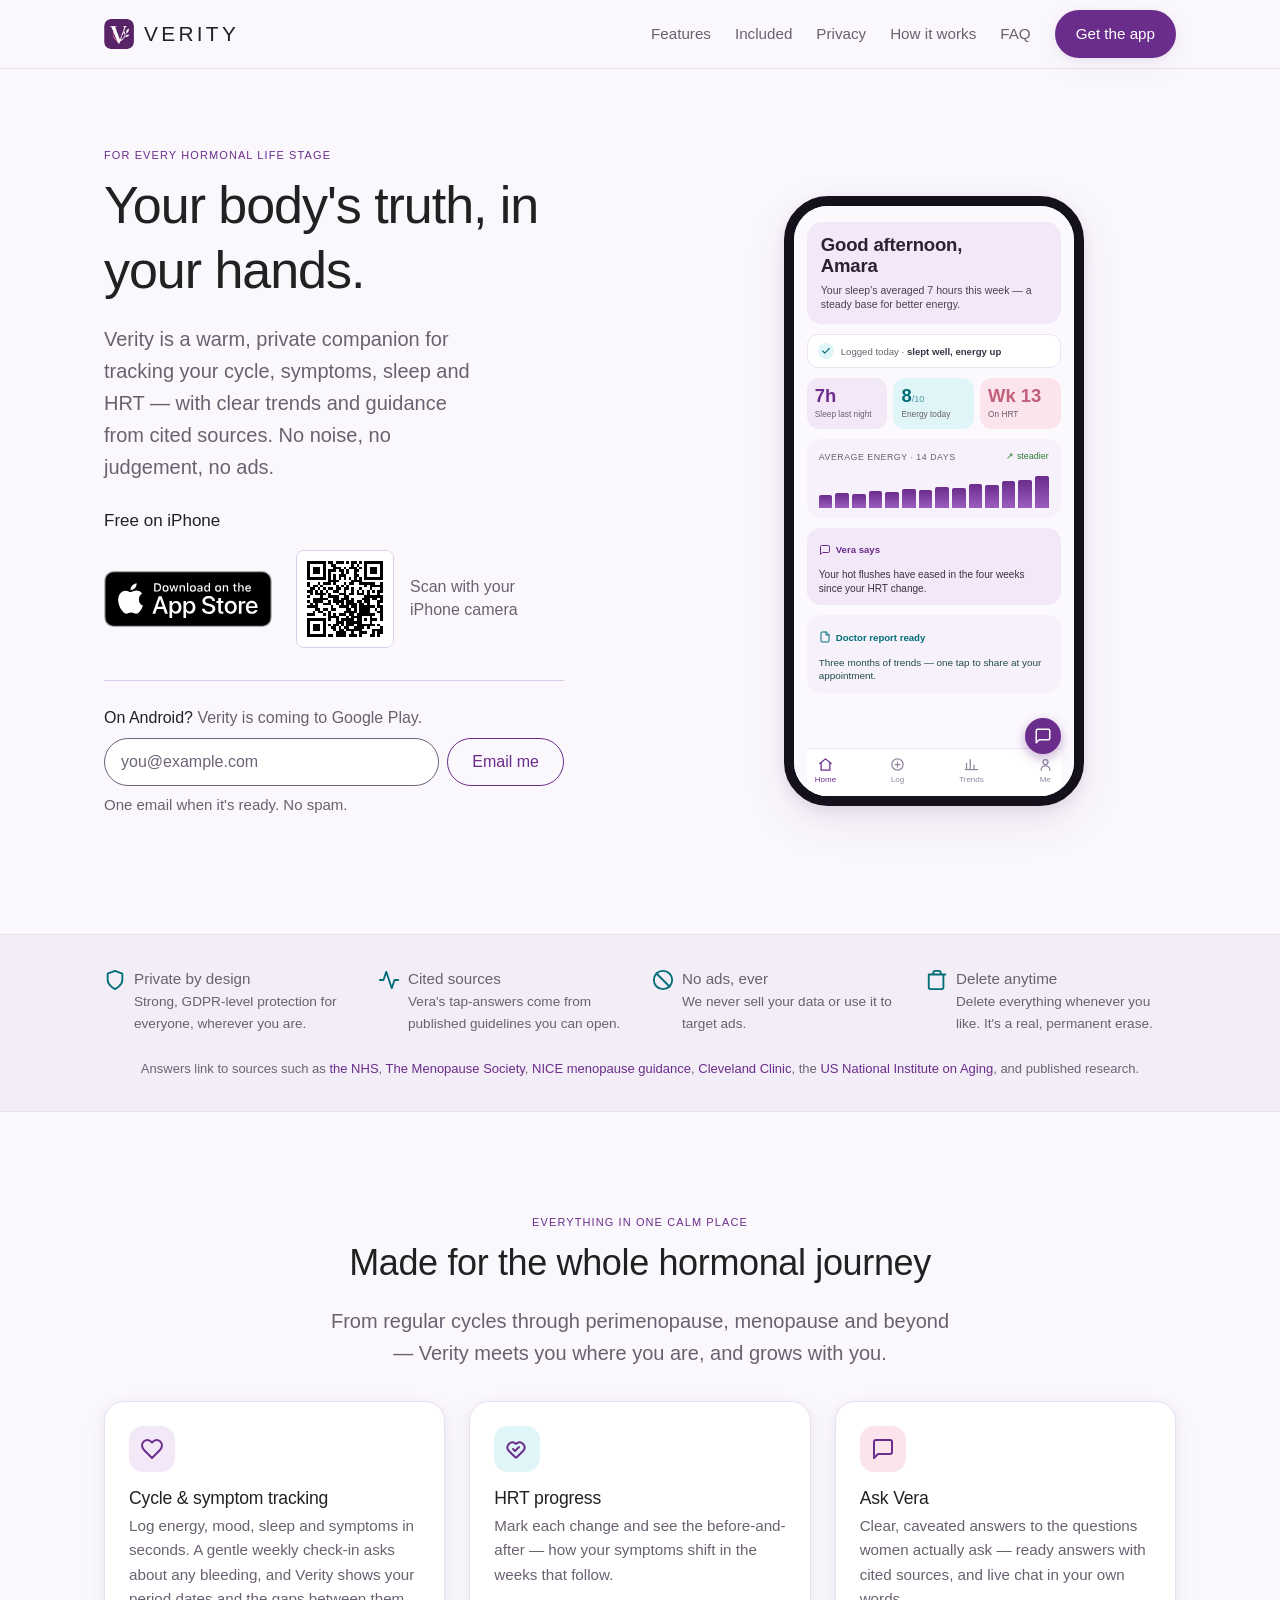
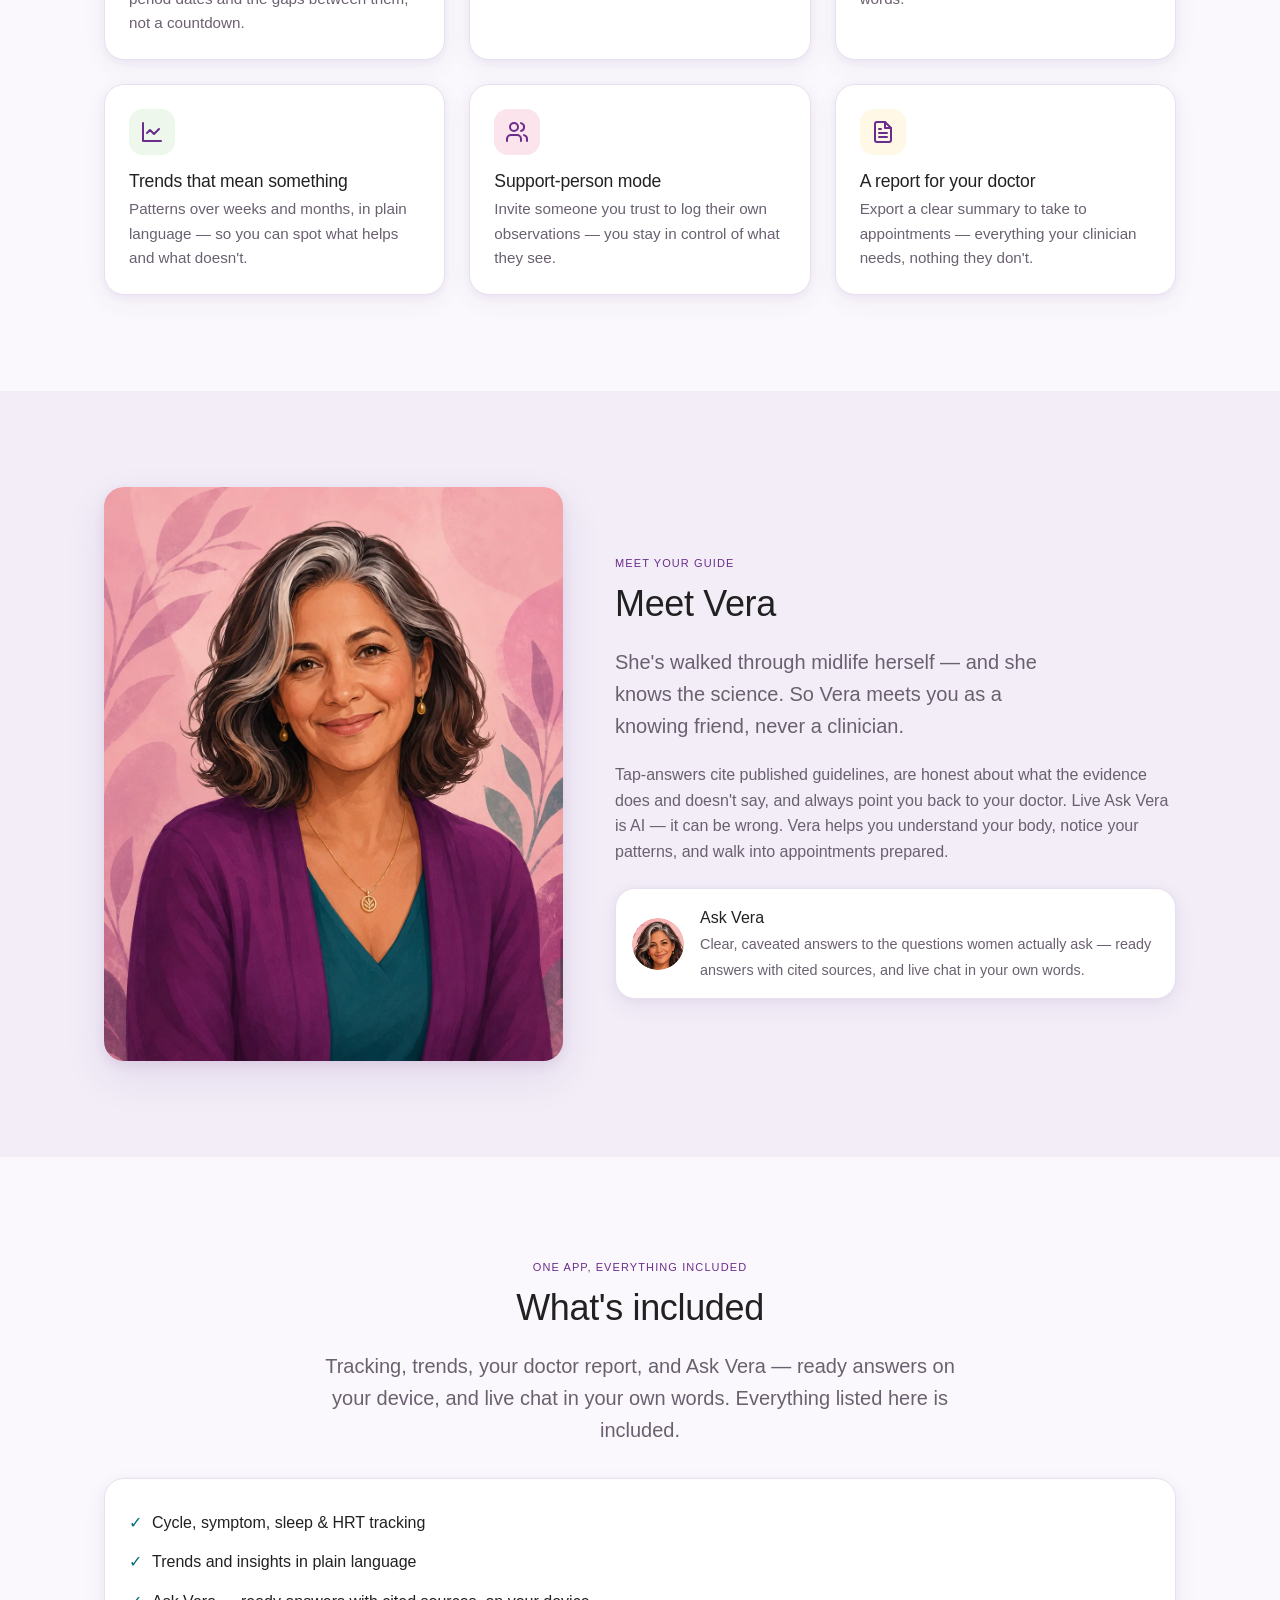
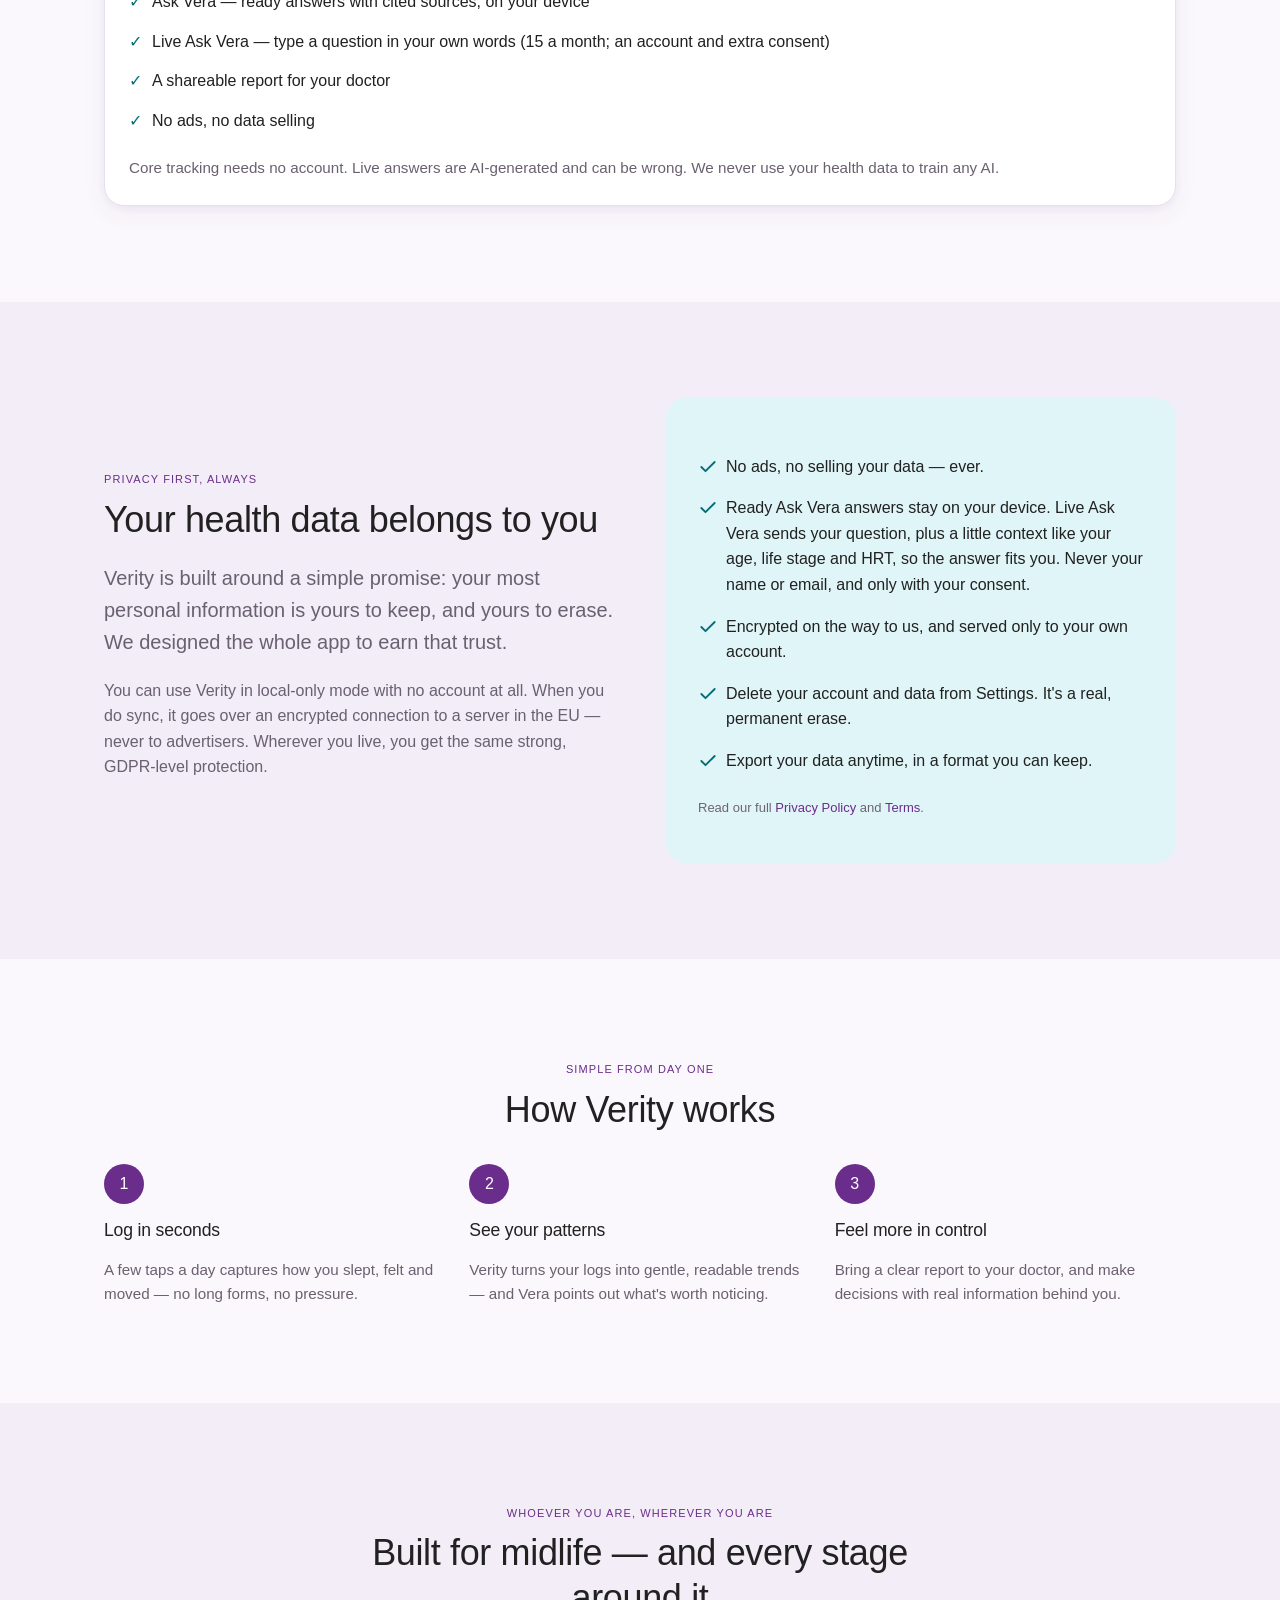
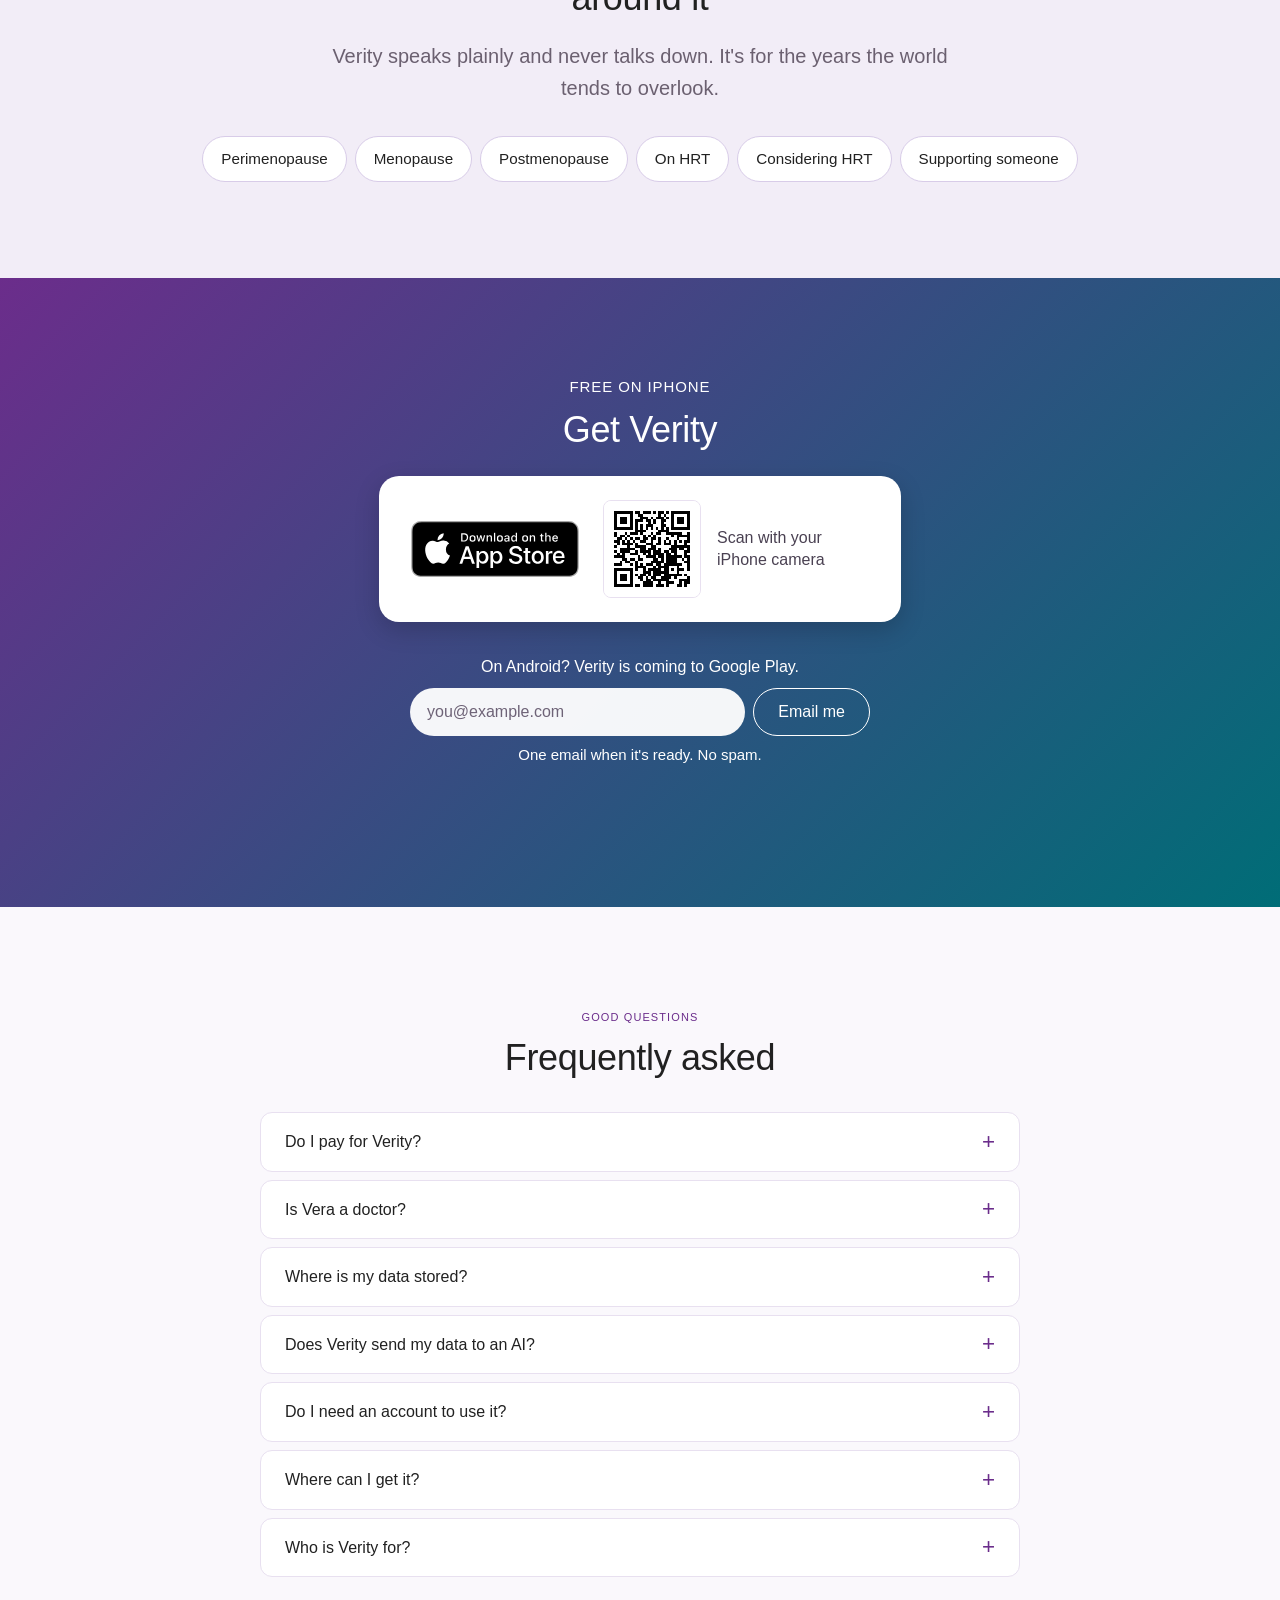
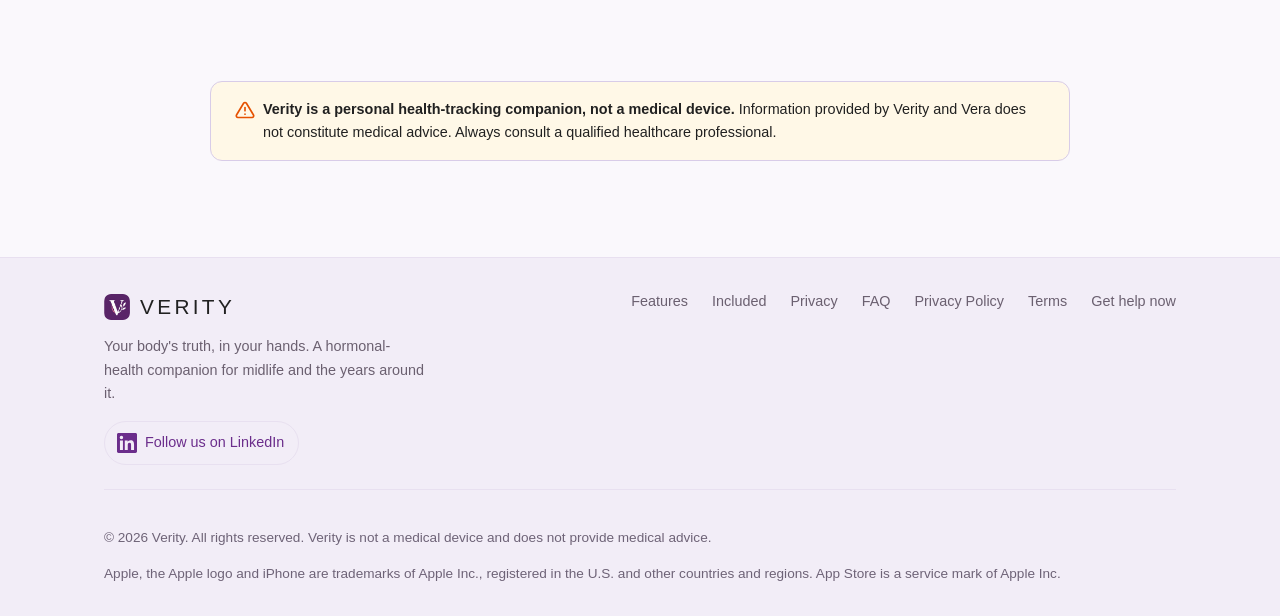
==== commit 7adf1fbd: "Go live: App Store homepage from the approved preview (2026-10-18) Promote the approved /preview/ la" ====
--- a/index.html
+++ b/index.html
@@ -3,21 +3,28 @@
 <head>
   <meta charset="UTF-8" />
   <meta name="viewport" content="width=device-width, initial-scale=1" />
+  <meta name="apple-itunes-app" content="app-id=6809762705" />
   <title>Verity — Your body's truth, in your hands</title>
   <meta name="description" content="Verity is a warm, private hormonal-health companion for women in midlife and the years around it — cycle, symptom, sleep and HRT tracking, clear trends, and guidance from cited sources. Now on the App Store." />
   <meta name="theme-color" content="#6B2D8B" />
-  <link rel="icon" type="image/png" sizes="96x96" href="favicon-96.png" />
-  <link rel="icon" type="image/png" sizes="32x32" href="favicon-32.png" />
-  <link rel="icon" type="image/png" sizes="16x16" href="favicon-16.png" />
-  <link rel="apple-touch-icon" sizes="180x180" href="apple-touch-icon.png" />
+  <link rel="icon" type="image/png" sizes="96x96" href="/favicon-96.png" />
+  <link rel="icon" type="image/png" sizes="32x32" href="/favicon-32.png" />
+  <link rel="icon" type="image/png" sizes="16x16" href="/favicon-16.png" />
+  <link rel="apple-touch-icon" sizes="180x180" href="/apple-touch-icon.png" />
   <link rel="preconnect" href="https://fonts.googleapis.com" />
-  <link rel="stylesheet" href="styles.css?v=20261018" />
+  <link rel="stylesheet" href="/styles.css?v=20261018b" />
 
   <!-- Open Graph / social -->
   <meta property="og:title" content="Verity — Your body's truth, in your hands" />
   <meta property="og:description" content="A warm, private hormonal-health companion for women in midlife and the years around it. Now on the App Store." />
   <meta property="og:type" content="website" />
-  <meta property="og:image" content="og-image.svg" />
+  <meta property="og:url" content="https://veritywomen.com/" />
+  <meta property="og:image" content="https://veritywomen.com/og-image.png" />
+  <meta property="og:image:type" content="image/png" />
+  <meta property="og:image:width" content="1200" />
+  <meta property="og:image:height" content="630" />
+  <meta property="og:image:alt" content="Verity — Your body's truth, in your hands." />
+  <meta name="twitter:card" content="summary_large_image" />
 
   <script type="application/ld+json">
   {
@@ -25,7 +32,7 @@
     "@type": "MobileApplication",
     "name": "Verity",
     "applicationCategory": "HealthApplication",
-    "operatingSystem": "iOS, Android",
+    "operatingSystem": "iOS",
     "description": "A hormonal-health companion for women in midlife and the years around it: cycle, symptom, sleep and HRT tracking, trends, and guidance from cited sources.",
     "offers": { "@type": "Offer", "price": "0", "priceCurrency": "USD" }
   }
@@ -59,7 +66,7 @@
   <header class="site-header">
     <div class="wrap nav">
       <a class="brand" href="/" aria-label="Verity home">
-        <img class="brand-mark" src="favicon-96.png" width="30" height="30" alt="" />
+        <img class="brand-mark" src="/favicon-96.png" width="30" height="30" alt="" />
         <span class="wordmark">Verity</span>
       </a>
       <nav class="nav-links" id="navLinks" aria-label="Primary">
@@ -68,7 +75,7 @@
         <a href="#privacy">Privacy</a>
         <a href="#how">How it works</a>
         <a href="#faq">FAQ</a>
-        <a class="btn btn-primary" href="#waitlist" style="min-height:40px;padding:0 18px;">Join the waitlist</a>
+        <a class="btn btn-primary nav-cta" href="https://apps.apple.com/app/id6809762705">Get the app</a>
       </nav>
       <button class="nav-toggle" id="navToggle" aria-expanded="false" aria-controls="navLinks" aria-label="Open menu">
         <svg width="22" height="22" viewBox="0 0 24 24" fill="none" stroke="currentColor" stroke-width="2" stroke-linecap="round"><line x1="3" y1="6" x2="21" y2="6"/><line x1="3" y1="12" x2="21" y2="12"/><line x1="3" y1="18" x2="21" y2="18"/></svg>
@@ -85,25 +92,30 @@
           <h1>Your body's truth, in your hands.</h1>
           <p class="lede">Verity is a warm, private companion for tracking your cycle, symptoms, sleep and HRT — with clear trends and guidance from cited sources. No noise, no judgement, no ads.</p>
 
-          <form class="waitlist" id="waitlistTop" novalidate>
-            <label class="visually-hidden" for="emailTop">Email address</label>
-            <div class="waitlist-row">
-              <input class="field" type="email" id="emailTop" name="email" inputmode="email" autocomplete="email" placeholder="you@example.com" required aria-describedby="noteTop msgTop" />
-              <button class="btn btn-primary" type="submit">Join the waitlist</button>
-            </div>
-            <p class="tiny form-note" id="noteTop">On Android? We'll email you when Verity reaches Google Play. No spam — unsubscribe anytime.</p>
-            <p class="form-msg" id="msgTop" role="status" aria-live="polite"></p>
-          </form>
-
-          <div class="hero-badges" aria-label="Get Verity">
-            <a class="store-badge-apple" href="https://apps.apple.com/app/id6809762705">
-              <img src="assets/app-store-badge.svg" width="168" height="56" alt="Download on the App Store" />
-            </a>
-            <a class="store-badge" href="#waitlistTop" data-waitlist aria-label="Google Play — coming soon. Join the waitlist to hear when it arrives.">
-              <svg width="22" height="22" viewBox="0 0 24 24" fill="currentColor" aria-hidden="true"><path d="M3.6 2.3c-.3.3-.5.7-.5 1.3v16.8c0 .6.2 1 .5 1.3l.1.1L13 12.1v-.2L3.7 2.2l-.1.1zM16.3 15.4l-3.1-3.1v-.2l3.1-3.1.1.1 3.7 2.1c1 .6 1 1.6 0 2.2l-3.7 2.1-.1-.1zM15.7 16l-3.2-3.2L3.6 21.7c.4.3.9.3 1.6-.1l10.5-5.6zM15.7 8.6L5.2 3C4.5 2.6 4 2.7 3.6 3l8.9 8.8 3.2-3.2z"/></svg>
-              <span><small>Coming soon to</small><b>Google Play</b></span>
-              <span class="soon">Soon</span>
-            </a>
+          <div class="get-app">
+            <p class="get-label">Free on iPhone</p>
+            <div class="get-row">
+              <a class="store-badge-apple" href="https://apps.apple.com/app/id6809762705">
+                <img src="/assets/app-store-badge.svg" width="168" height="56" alt="Download on the App Store" />
+              </a>
+              <figure class="qr">
+                <span class="qr-tile"><img src="/assets/app-store-qr.svg" width="96" height="96" alt="QR code to open Verity on the App Store. Scan it with your iPhone camera." /></span>
+                <figcaption>Scan with your iPhone camera</figcaption>
+              </figure>
+            </div>
+          </div>
+
+          <div class="android">
+            <p class="android-line" id="androidTop"><strong>On Android?</strong> Verity is coming to Google Play.</p>
+            <form class="waitlist" id="waitlistTop" novalidate aria-labelledby="androidTop">
+              <label class="visually-hidden" for="emailTop">Email address</label>
+              <div class="waitlist-row">
+                <input class="field" type="email" id="emailTop" name="email" inputmode="email" autocomplete="email" placeholder="you@example.com" required aria-describedby="noteTop msgTop" />
+                <button class="btn btn-secondary" type="submit">Email me</button>
+              </div>
+              <p class="form-note" id="noteTop">One email when it's ready. No spam.</p>
+              <p class="form-msg" id="msgTop" role="status" aria-live="polite"></p>
+            </form>
           </div>
         </div>
 
@@ -226,7 +238,7 @@
     <section id="meet-vera" class="meet" style="background:var(--surface);">
       <div class="wrap meet-grid">
         <div class="meet-media">
-          <img src="assets/vera-meet.webp" width="1600" height="1066" loading="lazy"
+          <img src="/assets/vera-meet.webp" width="1600" height="1066" loading="lazy"
                alt="Vera, Verity's guide — a warm woman in her fifties with a silver-streaked bob, in a plum cardigan over a teal V-neck, smiling gently." />
         </div>
         <div class="meet-copy">
@@ -235,7 +247,7 @@
           <p class="lede">She's walked through midlife herself — and she knows the science. So Vera meets you as a knowing friend, never a clinician.</p>
           <p class="muted">Tap-answers cite published guidelines, are honest about what the evidence does and doesn't say, and always point you back to your doctor. Live Ask Vera is AI — it can be wrong. Vera helps you understand your body, notice your patterns, and walk into appointments prepared.</p>
           <div class="ask-vera-chip">
-            <img class="avatar" src="assets/vera-avatar.webp" width="52" height="52" alt="" />
+            <img class="avatar" src="/assets/vera-avatar.webp" width="52" height="52" alt="" />
             <div>
               <strong>Ask Vera</strong>
               <span>Clear, caveated answers to the questions women actually ask — ready answers with cited sources, and live chat in your own words.</span>
@@ -284,7 +296,7 @@
             <li><svg width="20" height="20" viewBox="0 0 24 24" fill="none" stroke="currentColor" stroke-width="2.2" stroke-linecap="round" stroke-linejoin="round" aria-hidden="true"><path d="M20 6 9 17l-5-5"/></svg> Delete your account and data from Settings. It's a real, permanent erase.</li>
             <li><svg width="20" height="20" viewBox="0 0 24 24" fill="none" stroke="currentColor" stroke-width="2.2" stroke-linecap="round" stroke-linejoin="round" aria-hidden="true"><path d="M20 6 9 17l-5-5"/></svg> Export your data anytime, in a format you can keep.</li>
           </ul>
-          <p class="tiny" style="margin-top:var(--s-md);">Read our full <a href="privacy.html">Privacy Policy</a> and <a href="terms.html">Terms</a>.</p>
+          <p class="tiny" style="margin-top:var(--s-md);">Read our full <a href="/privacy/">Privacy Policy</a> and <a href="/terms/">Terms</a>.</p>
         </div>
       </div>
     </section>
@@ -335,20 +347,29 @@
       </div>
     </section>
 
-    <!-- ============ CTA band / waitlist anchor ============ -->
+    <!-- ============ CTA band: get the app ============ -->
     <section class="cta-band" id="waitlist">
       <div class="wrap">
-        <span class="eyebrow" style="color:rgba(255,255,255,0.9);">Coming soon to Android</span>
-        <h2>Be first through the door</h2>
-        <p class="lede" style="color:rgba(255,255,255,0.92);max-width:46ch;margin-inline:auto;">Join the waitlist and we'll tell you the moment Verity is on Google Play — plus the occasional note on what we're building. That's it.</p>
-        <form class="waitlist" id="waitlistBottom" novalidate>
+        <span class="eyebrow band-eyebrow">Free on iPhone</span>
+        <h2>Get Verity</h2>
+        <div class="band-get">
+          <a class="store-badge-apple" href="https://apps.apple.com/app/id6809762705">
+            <img src="/assets/app-store-badge.svg" width="168" height="56" alt="Download on the App Store" />
+          </a>
+          <figure class="qr">
+            <span class="qr-tile"><img src="/assets/app-store-qr.svg" width="96" height="96" alt="QR code to open Verity on the App Store. Scan it with your iPhone camera." /></span>
+            <figcaption>Scan with your iPhone camera</figcaption>
+          </figure>
+        </div>
+        <p class="android-line band-android" id="androidBottom"><strong>On Android?</strong> Verity is coming to Google Play.</p>
+        <form class="waitlist" id="waitlistBottom" novalidate aria-labelledby="androidBottom">
           <label class="visually-hidden" for="emailBottom">Email address</label>
           <div class="waitlist-row">
-            <input class="field" type="email" id="emailBottom" name="email" inputmode="email" autocomplete="email" placeholder="you@example.com" required aria-describedby="msgBottom" />
-            <button class="btn btn-primary" type="submit">Join the waitlist</button>
-          </div>
+            <input class="field" type="email" id="emailBottom" name="email" inputmode="email" autocomplete="email" placeholder="you@example.com" required aria-describedby="noteBottom msgBottom" />
+            <button class="btn btn-secondary" type="submit">Email me</button>
+          </div>
+          <p class="form-note" id="noteBottom">One email when it's ready. No spam.</p>
           <p class="form-msg" id="msgBottom" role="status" aria-live="polite"></p>
-          <p class="tiny">One email, no spam. Unsubscribe anytime.</p>
         </form>
       </div>
     </section>
@@ -383,7 +404,7 @@
           </details>
           <details>
             <summary>Where can I get it?</summary>
-            <div><p>On iPhone, Verity is on the App Store now: <a href="https://apps.apple.com/app/id6809762705">download Verity</a>. The Android app is coming to Google Play. Join the waitlist and we'll email you when it's ready.</p></div>
+            <div><p>On iPhone, Verity is on the App Store now: <a href="https://apps.apple.com/app/id6809762705">download Verity</a>. The Android app is coming to Google Play. Leave your email and we'll tell you when it's ready.</p></div>
           </details>
           <details>
             <summary>Who is Verity for?</summary>
@@ -410,7 +431,7 @@
       <div class="footer-grid">
         <div class="footer-brand">
           <a class="brand" href="/" aria-label="Verity home">
-            <img class="brand-mark" src="favicon-96.png" width="26" height="26" alt="" />
+            <img class="brand-mark" src="/favicon-96.png" width="26" height="26" alt="" />
             <span class="wordmark">Verity</span>
           </a>
           <p>Your body's truth, in your hands. A hormonal-health companion for midlife and the years around it.</p>
@@ -426,13 +447,14 @@
           <a href="#included">Included</a>
           <a href="#privacy">Privacy</a>
           <a href="#faq">FAQ</a>
-          <a href="privacy.html">Privacy Policy</a>
-          <a href="terms.html">Terms</a>
+          <a href="/privacy/">Privacy Policy</a>
+          <a href="/terms/">Terms</a>
           <a href="/help/">Get help now</a>
         </nav>
       </div>
       <div class="footer-bottom">
         <p>© <span id="year">2026</span> Verity. All rights reserved. Verity is not a medical device and does not provide medical advice.</p>
+        <p class="credit">Apple, the Apple logo and iPhone are trademarks of Apple Inc., registered in the U.S. and other countries and regions. App Store is a service mark of Apple Inc.</p>
       </div>
     </div>
   </footer>
@@ -440,6 +462,6 @@
   <style>
     .visually-hidden{position:absolute;width:1px;height:1px;padding:0;margin:-1px;overflow:hidden;clip:rect(0 0 0 0);white-space:nowrap;border:0;}
   </style>
-  <script src="script.js?v=20261018" defer></script>
+  <script src="/script.js?v=20261018b" defer></script>
 </body>
 </html>
--- a/styles.css
+++ b/styles.css
@@ -593,3 +593,88 @@
   .trust-grid { grid-template-columns: 1fr; }
   .footer-grid { flex-direction: column; }
 }
+
+/* =========================================================================
+   "Get the app" layout (App Store live; Android email list). Added 2026-10-18.
+   App Store badge = Apple's unmodified artwork, 56px tall (min 40px), with at
+   least 14px (a quarter of its height) clear space on every side. It is the
+   one main action; the Android email list is visibly quieter.
+   ========================================================================= */
+
+/* Nav "Get the app": a full 48px tap target */
+.nav-links a.nav-cta { min-height: 48px; padding: 0 20px; }
+
+/* Secondary button: outlined, for the Android list */
+.btn-secondary { background: transparent; color: var(--plum); border-color: var(--plum); }
+.btn-secondary:hover { background: var(--plum-light); }
+@media (prefers-color-scheme: dark) {
+  .btn-secondary { color: var(--eyebrow-plum); border-color: var(--eyebrow-plum); }
+  .btn-secondary:hover { background: var(--surface-high); }
+}
+
+/* Hero: get the app */
+.get-app { margin-top: var(--s-xs); }
+.get-label {
+  margin: 0 0 var(--s-md); /* 16px ≥ the 14px clear space above the badge */
+  font-size: 1.0625rem; font-weight: 500; color: var(--text-primary);
+}
+.get-row { display: flex; flex-wrap: wrap; align-items: center; gap: var(--s-lg); }
+.qr { display: flex; align-items: center; gap: var(--s-md); margin: 0; }
+.qr-tile {
+  display: block; flex: none; background: #FFFFFF; /* QR must stay dark-on-white in dark mode */
+  padding: 0; border-radius: var(--r-sm); border: 1px solid var(--border); overflow: hidden;
+}
+/* 96px ≈ 2.5cm on a desktop screen (≥2cm scans reliably). The SVG carries its own
+   4-module white quiet zone, so the tile needs no extra padding. */
+.qr-tile img { display: block; width: 96px; height: 96px; }
+.qr figcaption { max-width: 9.5em; font-size: 1rem; line-height: 1.4; color: var(--text-second); }
+
+/* Hero: Android block — quieter than the App Store row */
+.android {
+  margin-top: var(--s-xl); padding-top: var(--s-lg);
+  border-top: 1px solid var(--border);
+  max-width: 460px;
+}
+.android-line { margin: 0; font-size: 1rem; color: var(--text-second); }
+.android-line strong { font-weight: 500; color: var(--text-primary); }
+.android .waitlist { margin-top: var(--s-sm); }
+.hero .field { border-color: var(--text-light); } /* field edge ≥3:1 in both modes */
+.form-note { margin: var(--s-sm) 0 0; font-size: 0.9375rem; line-height: 1.45; color: var(--text-second); }
+
+/* Bottom band: get Verity */
+.cta-band .band-eyebrow {
+  font-size: 0.9375rem; letter-spacing: 0.06em; color: #FFFFFF; margin-bottom: var(--s-sm);
+}
+.cta-band h2 { margin-bottom: var(--s-lg); }
+.band-get {
+  display: inline-flex; flex-wrap: wrap; align-items: center; justify-content: center;
+  gap: var(--s-lg); padding: var(--s-lg) var(--s-xl);
+  background: #FFFFFF; border-radius: var(--r-card); box-shadow: 0 8px 24px rgba(0, 0, 0, 0.18);
+}
+.band-get .qr-tile { border-color: #E8E0F0; }
+.band-get .qr figcaption { color: #4A4152; text-align: left; } /* dark ink on the white card */
+.cta-band .band-android { margin: var(--s-xl) auto 0; color: #FFFFFF; }
+.cta-band .band-android strong { color: #FFFFFF; }
+.cta-band .waitlist { margin: var(--s-sm) auto 0; }
+.cta-band .waitlist-row { justify-content: center; } /* a wrapped button stays centred */
+.cta-band .btn-secondary { background: transparent; color: #FFFFFF; border-color: #FFFFFF; }
+.cta-band .btn-secondary:hover { background: rgba(255, 255, 255, 0.14); }
+.cta-band .form-note { color: #FFFFFF; }
+.cta-band .field::placeholder { color: #6E6377; } /* the band field is white in both modes; dark-mode text-light was 2.9:1 on it */
+
+/* Apple credit line */
+.footer-bottom .credit { margin: var(--s-sm) 0 0; }
+
+/* Phones and tablets: she is already on the device, so no QR code. */
+@media (max-width: 900px), (hover: none) and (pointer: coarse) {
+  .qr { display: none; }
+  .band-get { padding: var(--s-md) var(--s-lg); }
+}
+@media (max-width: 900px) {
+  /* Mobile hero order (hero-copy is display:contents above):
+     eyebrow → H1 → lede → "Free on iPhone" → badge → divider → Android → phone */
+  .get-app { margin-top: 0; }
+  .android { max-width: none; }
+  .nav-links.open a { min-height: 48px; display: inline-flex; align-items: center; }
+  .nav-links.open { gap: var(--s-xs); }
+}
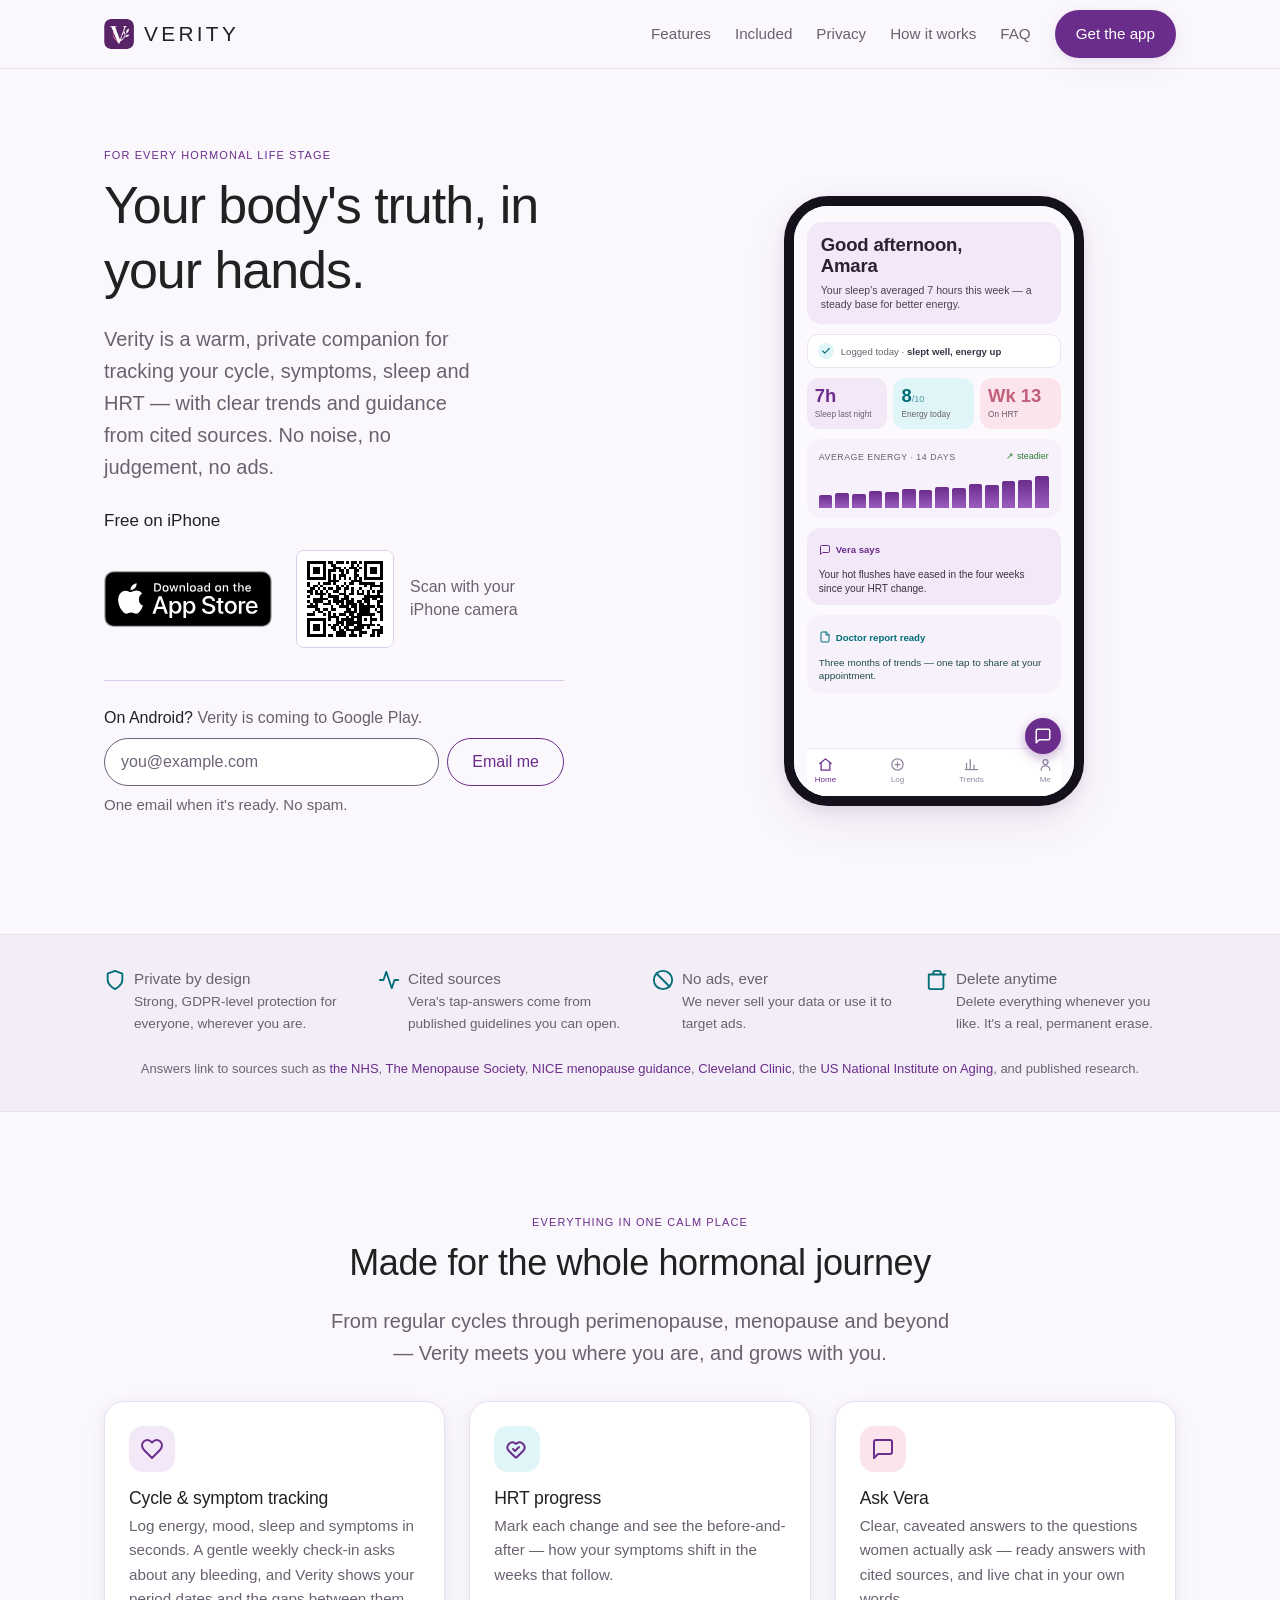
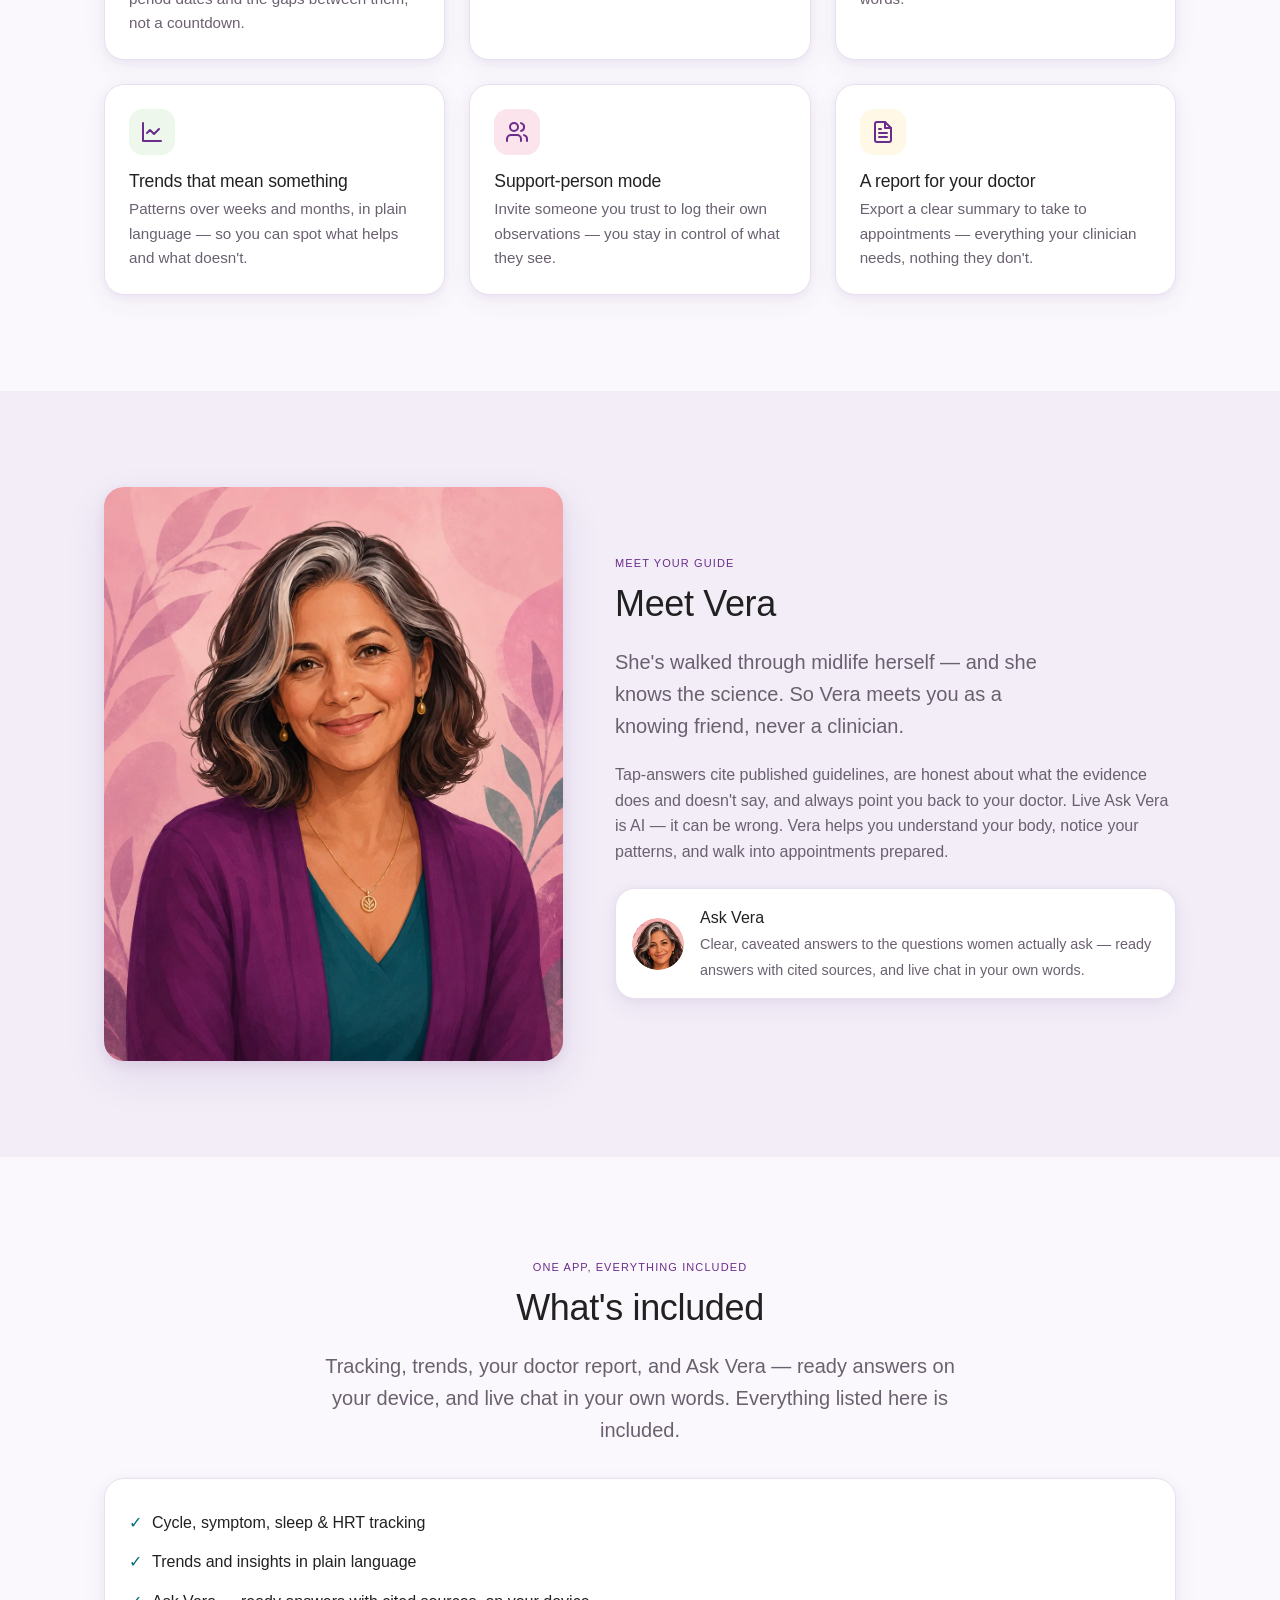
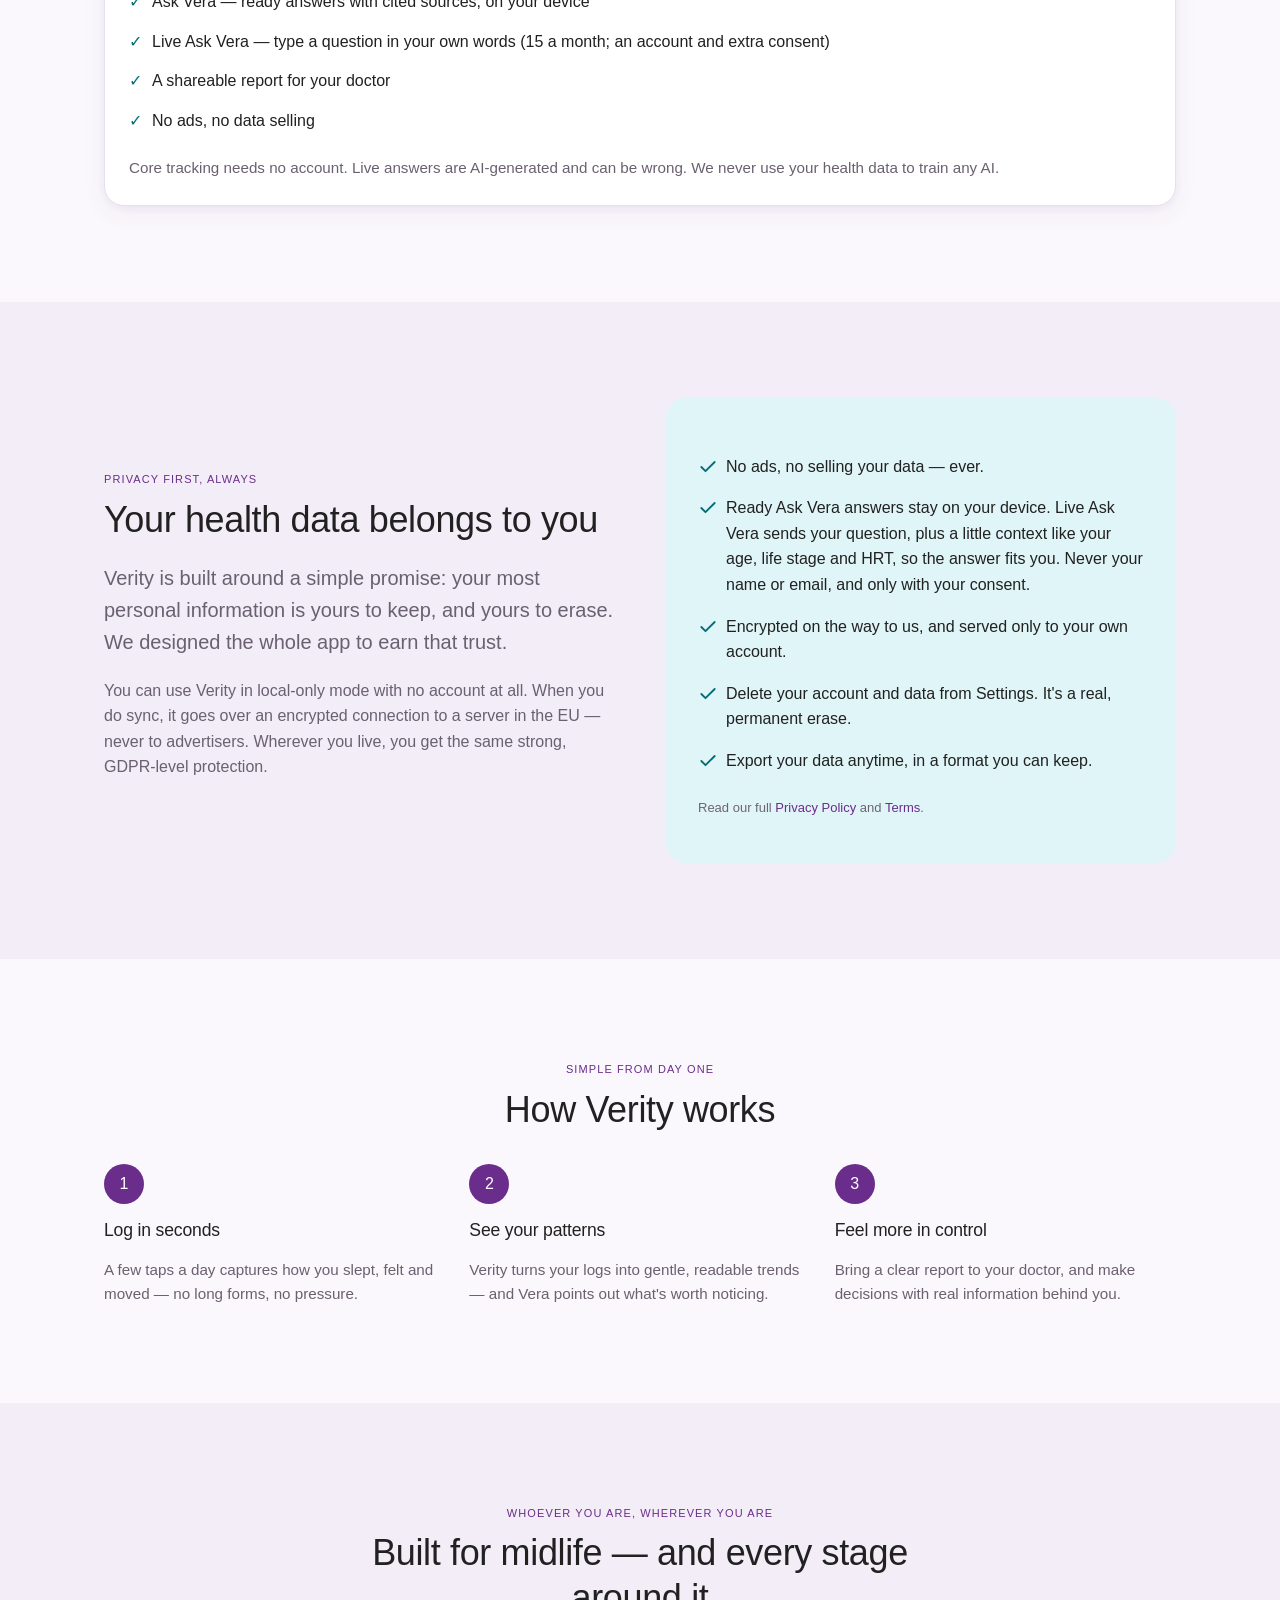
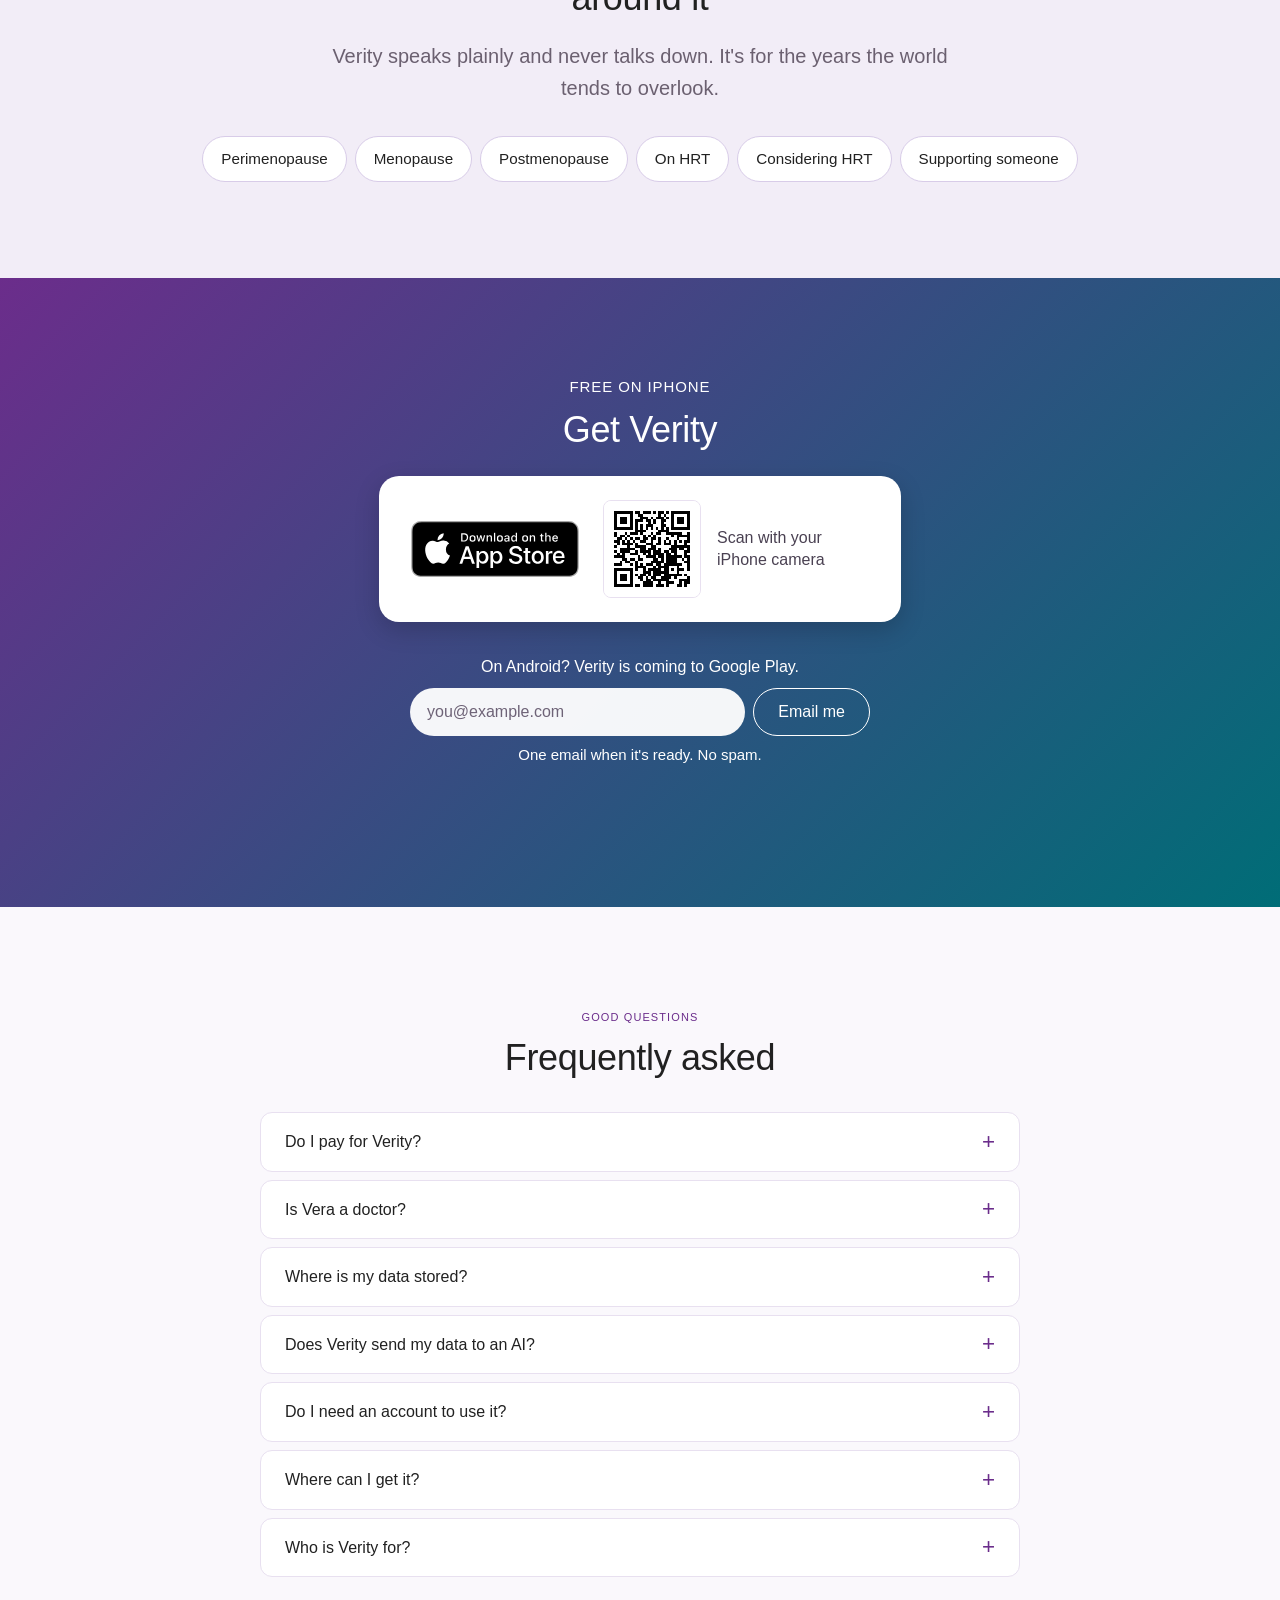
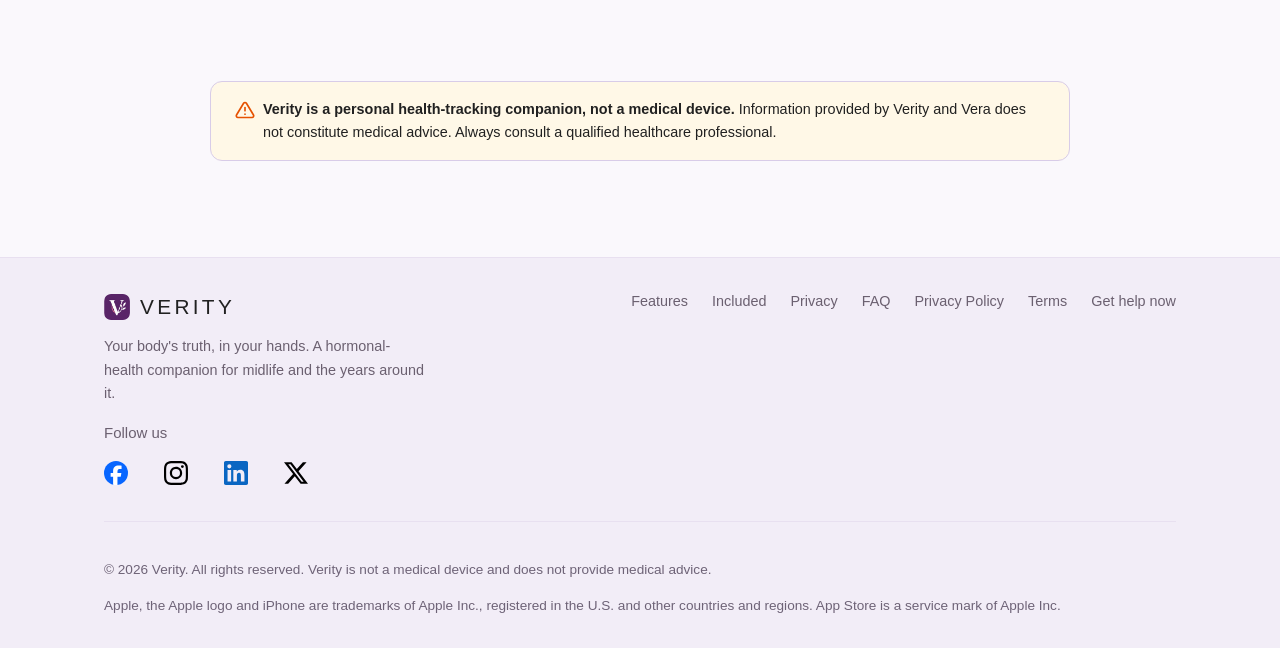
==== commit 08c8d285: "Footer: Follow us on Facebook, Instagram, LinkedIn and X (2026-10-18) Mirrors what was deployed to v" ====
--- a/index.html
+++ b/index.html
@@ -12,7 +12,7 @@
   <link rel="icon" type="image/png" sizes="16x16" href="/favicon-16.png" />
   <link rel="apple-touch-icon" sizes="180x180" href="/apple-touch-icon.png" />
   <link rel="preconnect" href="https://fonts.googleapis.com" />
-  <link rel="stylesheet" href="/styles.css?v=20261018b" />
+  <link rel="stylesheet" href="/styles.css?v=20261018c" />
 
   <!-- Open Graph / social -->
   <meta property="og:title" content="Verity — Your body's truth, in your hands" />
@@ -34,7 +34,13 @@
     "applicationCategory": "HealthApplication",
     "operatingSystem": "iOS",
     "description": "A hormonal-health companion for women in midlife and the years around it: cycle, symptom, sleep and HRT tracking, trends, and guidance from cited sources.",
-    "offers": { "@type": "Offer", "price": "0", "priceCurrency": "USD" }
+    "offers": { "@type": "Offer", "price": "0", "priceCurrency": "USD" },
+    "sameAs": [
+      "https://www.facebook.com/veritywomen",
+      "https://www.instagram.com/veritywomen/",
+      "https://www.linkedin.com/company/verity-women/",
+      "https://x.com/veritywomenapp"
+    ]
   }
   </script>
   <!-- Google Analytics (site visits only; Measurement ID G-VDQ16S09LS) -->
@@ -436,10 +442,13 @@
           </a>
           <p>Your body's truth, in your hands. A hormonal-health companion for midlife and the years around it.</p>
           <div class="footer-social">
-            <a class="social-link" href="https://www.linkedin.com/company/verity-women/" target="_blank" rel="noopener noreferrer" aria-label="Verity on LinkedIn">
-              <svg width="20" height="20" viewBox="0 0 24 24" fill="currentColor" aria-hidden="true"><path d="M20.45 20.45h-3.56v-5.57c0-1.33-.03-3.04-1.85-3.04-1.86 0-2.14 1.45-2.14 2.94v5.67H9.34V9h3.42v1.56h.05c.48-.9 1.64-1.85 3.37-1.85 3.6 0 4.27 2.37 4.27 5.46v6.28zM5.34 7.43a2.07 2.07 0 1 1 0-4.14 2.07 2.07 0 0 1 0 4.14zM7.12 20.45H3.55V9h3.57v11.45zM22.22 0H1.77C.79 0 0 .77 0 1.73v20.54C0 23.23.79 24 1.77 24h20.45c.98 0 1.78-.77 1.78-1.73V1.73C24 .77 23.2 0 22.22 0z"/></svg>
-              <span>Follow us on LinkedIn</span>
-            </a>
+            <p class="footer-social-label">Follow us</p>
+            <ul class="social-icons">
+              <li><a class="social-icon social-icon--facebook" data-social="facebook" href="https://www.facebook.com/veritywomen" target="_blank" rel="noopener noreferrer" aria-label="Verity on Facebook"><svg width="24" height="24" viewBox="0 0 24 24" aria-hidden="true" focusable="false"><circle cx="12" cy="12" r="12" fill="#0866FF"/><path fill="#FFFFFF" d="M9.101 23.691v-7.98H6.627v-3.667h2.474v-1.58c0-4.085 1.848-5.978 5.858-5.978.401 0 .955.042 1.468.103a8.68 8.68 0 0 1 1.141.195v3.325a8.623 8.623 0 0 0-.653-.036 26.805 26.805 0 0 0-.733-.009c-.707 0-1.259.096-1.675.309a1.686 1.686 0 0 0-.679.622c-.258.42-.374.995-.374 1.752v1.297h3.919l-.386 2.103-.287 1.564h-3.246v8.245A12 12 0 0 1 9.101 23.691Z"/></svg></a></li>
+              <li><a class="social-icon social-icon--instagram" data-social="instagram" href="https://www.instagram.com/veritywomen/" target="_blank" rel="noopener noreferrer" aria-label="Verity on Instagram"><svg width="24" height="24" viewBox="0 0 24 24" fill="currentColor" aria-hidden="true" focusable="false"><path d="M7.0301.084c-1.2768.0602-2.1487.264-2.911.5634-.7888.3075-1.4575.72-2.1228 1.3877-.6652.6677-1.075 1.3368-1.3802 2.127-.2954.7638-.4956 1.6365-.552 2.914-.0564 1.2775-.0689 1.6882-.0626 4.947.0062 3.2586.0206 3.6671.0825 4.9473.061 1.2765.264 2.1482.5635 2.9107.308.7889.72 1.4573 1.388 2.1228.6679.6655 1.3365 1.0743 2.1285 1.38.7632.295 1.6361.4961 2.9134.552 1.2773.056 1.6884.069 4.9462.0627 3.2578-.0062 3.668-.0207 4.9478-.0814 1.28-.0607 2.147-.2652 2.9098-.5633.7889-.3086 1.4578-.72 2.1228-1.3881.665-.6682 1.0745-1.3378 1.3795-2.1284.2957-.7632.4966-1.636.552-2.9124.056-1.2809.0692-1.6898.063-4.948-.0063-3.2583-.021-3.6668-.0817-4.9465-.0607-1.2797-.264-2.1487-.5633-2.9117-.3084-.7889-.72-1.4568-1.3876-2.1228C21.2982 1.33 20.628.9208 19.8378.6165 19.074.321 18.2017.1197 16.9244.0645 15.6471.0093 15.236-.005 11.977.0014 8.718.0076 8.31.0215 7.0301.0839m.1402 21.6932c-1.17-.0509-1.8053-.2453-2.2287-.408-.5606-.216-.96-.4771-1.3819-.895-.422-.4178-.6811-.8186-.9-1.378-.1644-.4234-.3624-1.058-.4171-2.228-.0595-1.2645-.072-1.6442-.079-4.848-.007-3.2037.0053-3.583.0607-4.848.05-1.169.2456-1.805.408-2.2282.216-.5613.4762-.96.895-1.3816.4188-.4217.8184-.6814 1.3783-.9003.423-.1651 1.0575-.3614 2.227-.4171 1.2655-.06 1.6447-.072 4.848-.079 3.2033-.007 3.5835.005 4.8495.0608 1.169.0508 1.8053.2445 2.228.408.5608.216.96.4754 1.3816.895.4217.4194.6816.8176.9005 1.3787.1653.4217.3617 1.056.4169 2.2263.0602 1.2655.0739 1.645.0796 4.848.0058 3.203-.0055 3.5834-.061 4.848-.051 1.17-.245 1.8055-.408 2.2294-.216.5604-.4763.96-.8954 1.3814-.419.4215-.8181.6811-1.3783.9-.4224.1649-1.0577.3617-2.2262.4174-1.2656.0595-1.6448.072-4.8493.079-3.2045.007-3.5825-.006-4.848-.0608M16.953 5.5864A1.44 1.44 0 1 0 18.39 4.144a1.44 1.44 0 0 0-1.437 1.4424M5.8385 12.012c.0067 3.4032 2.7706 6.1557 6.173 6.1493 3.4026-.0065 6.157-2.7701 6.1506-6.1733-.0065-3.4032-2.771-6.1565-6.174-6.1498-3.403.0067-6.156 2.771-6.1496 6.1738M8 12.0077a4 4 0 1 1 4.008 3.9921A3.9996 3.9996 0 0 1 8 12.0077"/></svg></a></li>
+              <li><a class="social-icon social-icon--linkedin" data-social="linkedin" href="https://www.linkedin.com/company/verity-women/" target="_blank" rel="noopener noreferrer" aria-label="Verity on LinkedIn"><svg width="24" height="24" viewBox="0 0 24 24" fill="currentColor" aria-hidden="true" focusable="false"><path d="M20.45 20.45h-3.56v-5.57c0-1.33-.03-3.04-1.85-3.04-1.86 0-2.14 1.45-2.14 2.94v5.67H9.34V9h3.42v1.56h.05c.48-.9 1.64-1.85 3.37-1.85 3.6 0 4.27 2.37 4.27 5.46v6.28zM5.34 7.43a2.07 2.07 0 1 1 0-4.14 2.07 2.07 0 0 1 0 4.14zM7.12 20.45H3.55V9h3.57v11.45zM22.22 0H1.77C.79 0 0 .77 0 1.73v20.54C0 23.23.79 24 1.77 24h20.45c.98 0 1.78-.77 1.78-1.73V1.73C24 .77 23.2 0 22.22 0z"/></svg></a></li>
+              <li><a class="social-icon social-icon--x" data-social="x" href="https://x.com/veritywomenapp" target="_blank" rel="noopener noreferrer" aria-label="Verity on X"><svg width="24" height="24" viewBox="0 0 24 24" fill="currentColor" aria-hidden="true" focusable="false"><path d="M18.901 1.153h3.68l-8.04 9.19L24 22.846h-7.406l-5.8-7.584-6.638 7.584H.474l8.6-9.83L0 1.154h7.594l5.243 6.932ZM17.61 20.644h2.039L6.486 3.24H4.298Z"/></svg></a></li>
+            </ul>
           </div>
         </div>
         <nav class="footer-links" aria-label="Footer">
@@ -462,6 +471,6 @@
   <style>
     .visually-hidden{position:absolute;width:1px;height:1px;padding:0;margin:-1px;overflow:hidden;clip:rect(0 0 0 0);white-space:nowrap;border:0;}
   </style>
-  <script src="/script.js?v=20261018b" defer></script>
+  <script src="/script.js?v=20261018c" defer></script>
 </body>
 </html>
--- a/styles.css
+++ b/styles.css
@@ -494,19 +494,24 @@
 .footer-brand { max-width: 320px; }
 .footer-brand p { color: var(--text-second); font-size: 0.9rem; margin: var(--s-sm) 0 0; }
 .footer-social { margin-top: var(--s-md); }
-.social-link {
-  display: inline-flex; align-items: center; gap: var(--s-sm);
-  min-height: 44px; padding: 8px 14px 8px 12px;
-  border-radius: var(--r-pill); border: 1.5px solid var(--separator);
-  color: var(--plum); font-size: 0.9rem; font-weight: 500;
-  transition: background 0.2s ease, border-color 0.2s ease, transform 0.2s ease;
-}
-.social-link svg { flex-shrink: 0; }
-.social-link:hover { background: var(--plum-light); border-color: var(--plum-mid); transform: translateY(-1px); }
-.social-link:focus-visible { outline: 3px solid var(--plum-mid); outline-offset: 2px; }
+.footer-brand .footer-social-label { color: var(--text-second); font-size: 0.9375rem; font-weight: 500; margin: 0; }
+/* Icon-only links: 48x48 targets, 12px apart, logo 24px. Row pulled left by
+   the 12px inset so the first logo lines up with the text above it.
+   Logos keep each brand's own colours (no plum): LinkedIn blue / white,
+   Instagram glyph and X black / white, Facebook always blue circle + white f. */
+.social-icons { list-style: none; margin: var(--s-xs) 0 0 -12px; padding: 0; display: flex; flex-wrap: wrap; gap: 12px; }
+.social-icon {
+  display: inline-flex; align-items: center; justify-content: center;
+  width: 48px; height: 48px; border-radius: 50%; color: #000000;
+  transition: background 0.2s ease;
+}
+.social-icon svg { width: 24px; height: 24px; flex-shrink: 0; }
+.social-icon--linkedin { color: #0A66C2; }
+.social-icon:hover { background: var(--plum-light); text-decoration: none; }
+.social-icon:focus-visible { outline: 3px solid var(--plum-mid); outline-offset: 2px; }
 @media (prefers-color-scheme: dark) {
-  .social-link { color: var(--eyebrow-plum); }
-  .social-link:hover { background: var(--surface-high); }
+  .social-icon, .social-icon--linkedin { color: #FFFFFF; }
+  .social-icon:hover { background: var(--surface-high); }
 }
 .footer-bottom { margin-top: var(--s-lg); padding-top: var(--s-lg); border-top: 1px solid var(--separator); color: var(--text-light); font-size: 0.85rem; }
 
@@ -575,7 +580,7 @@
   .meet-media img { object-position: center 6%; }
   .trust-grid { grid-template-columns: repeat(2, 1fr); }
   .cards, .steps { grid-template-columns: 1fr; }
-  .legal-grid { grid-template-columns: 1fr; }
+  .legal-grid { grid-template-columns: minmax(0, 1fr); } /* minmax(0): a wide table scrolls in its wrapper instead of widening the page */
   .legal-toc { position: static; }
   .nav-links { display: none; }
   .nav-links.open {
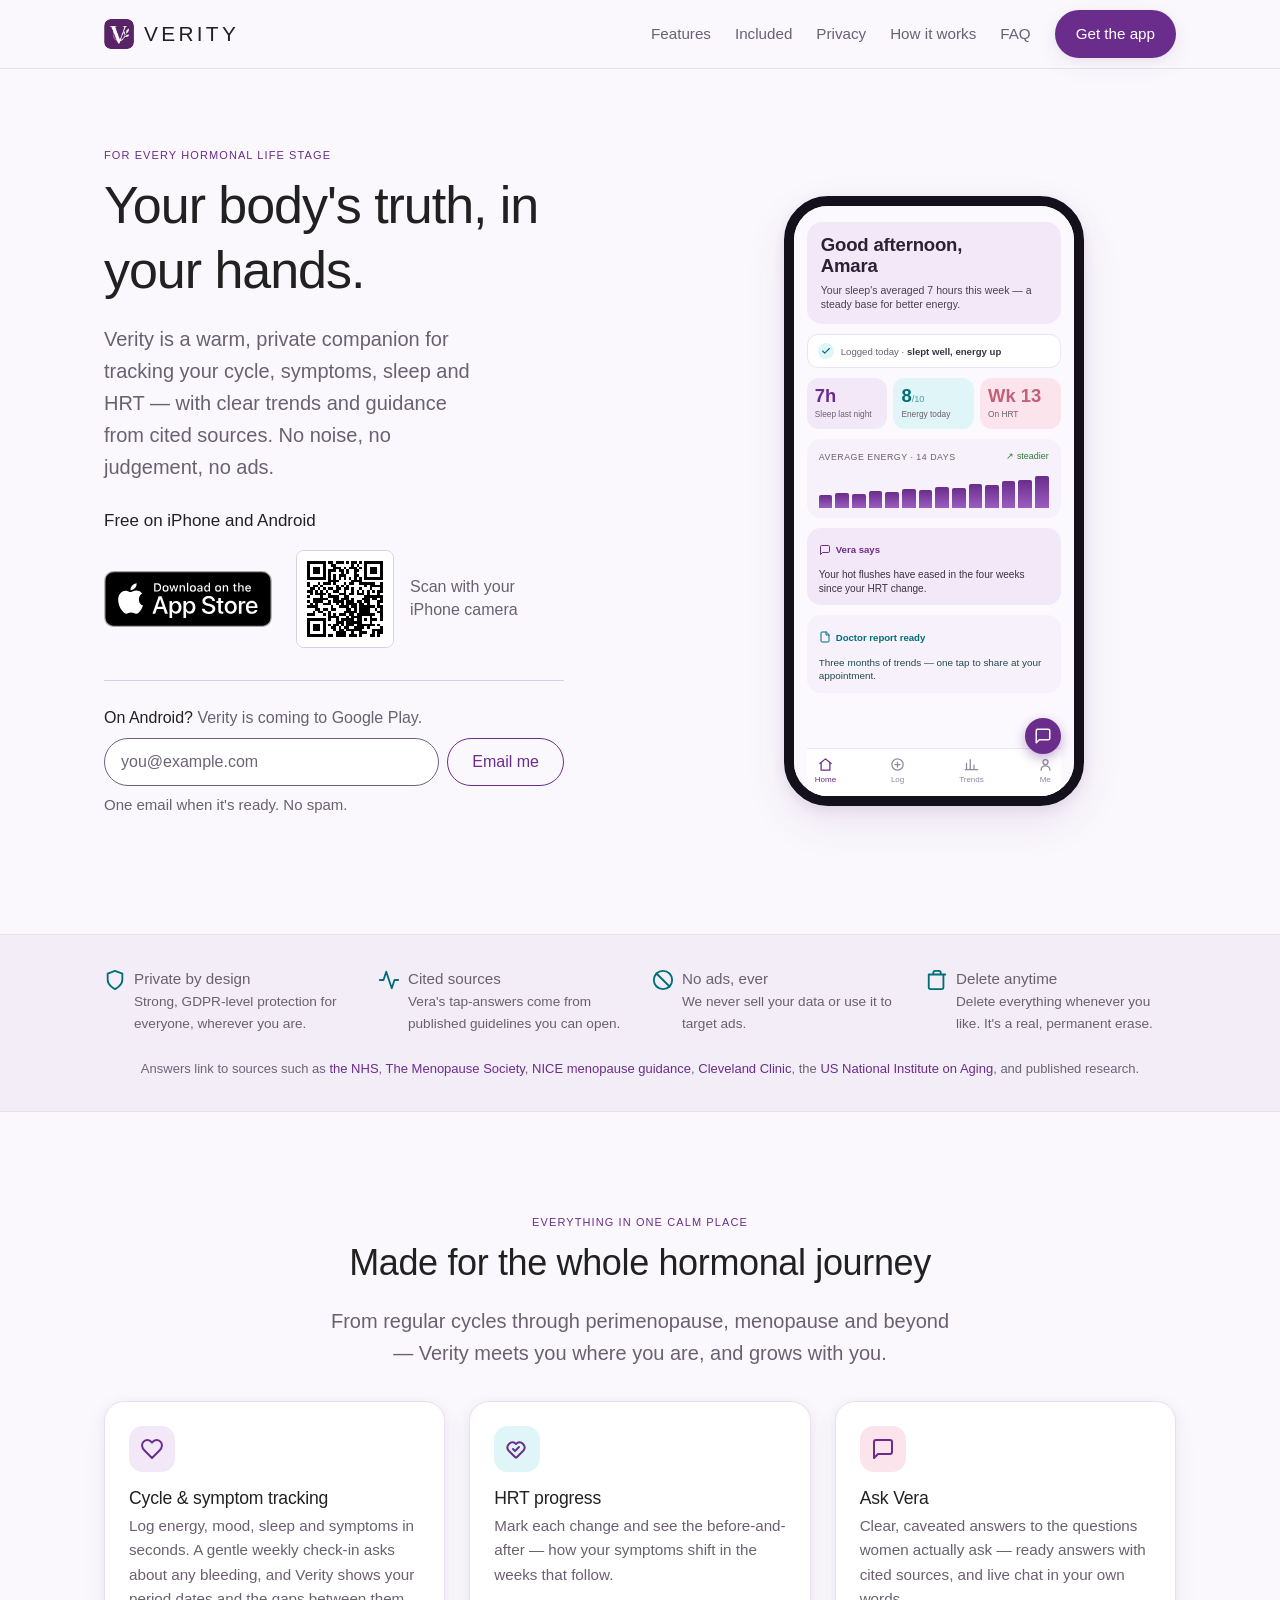
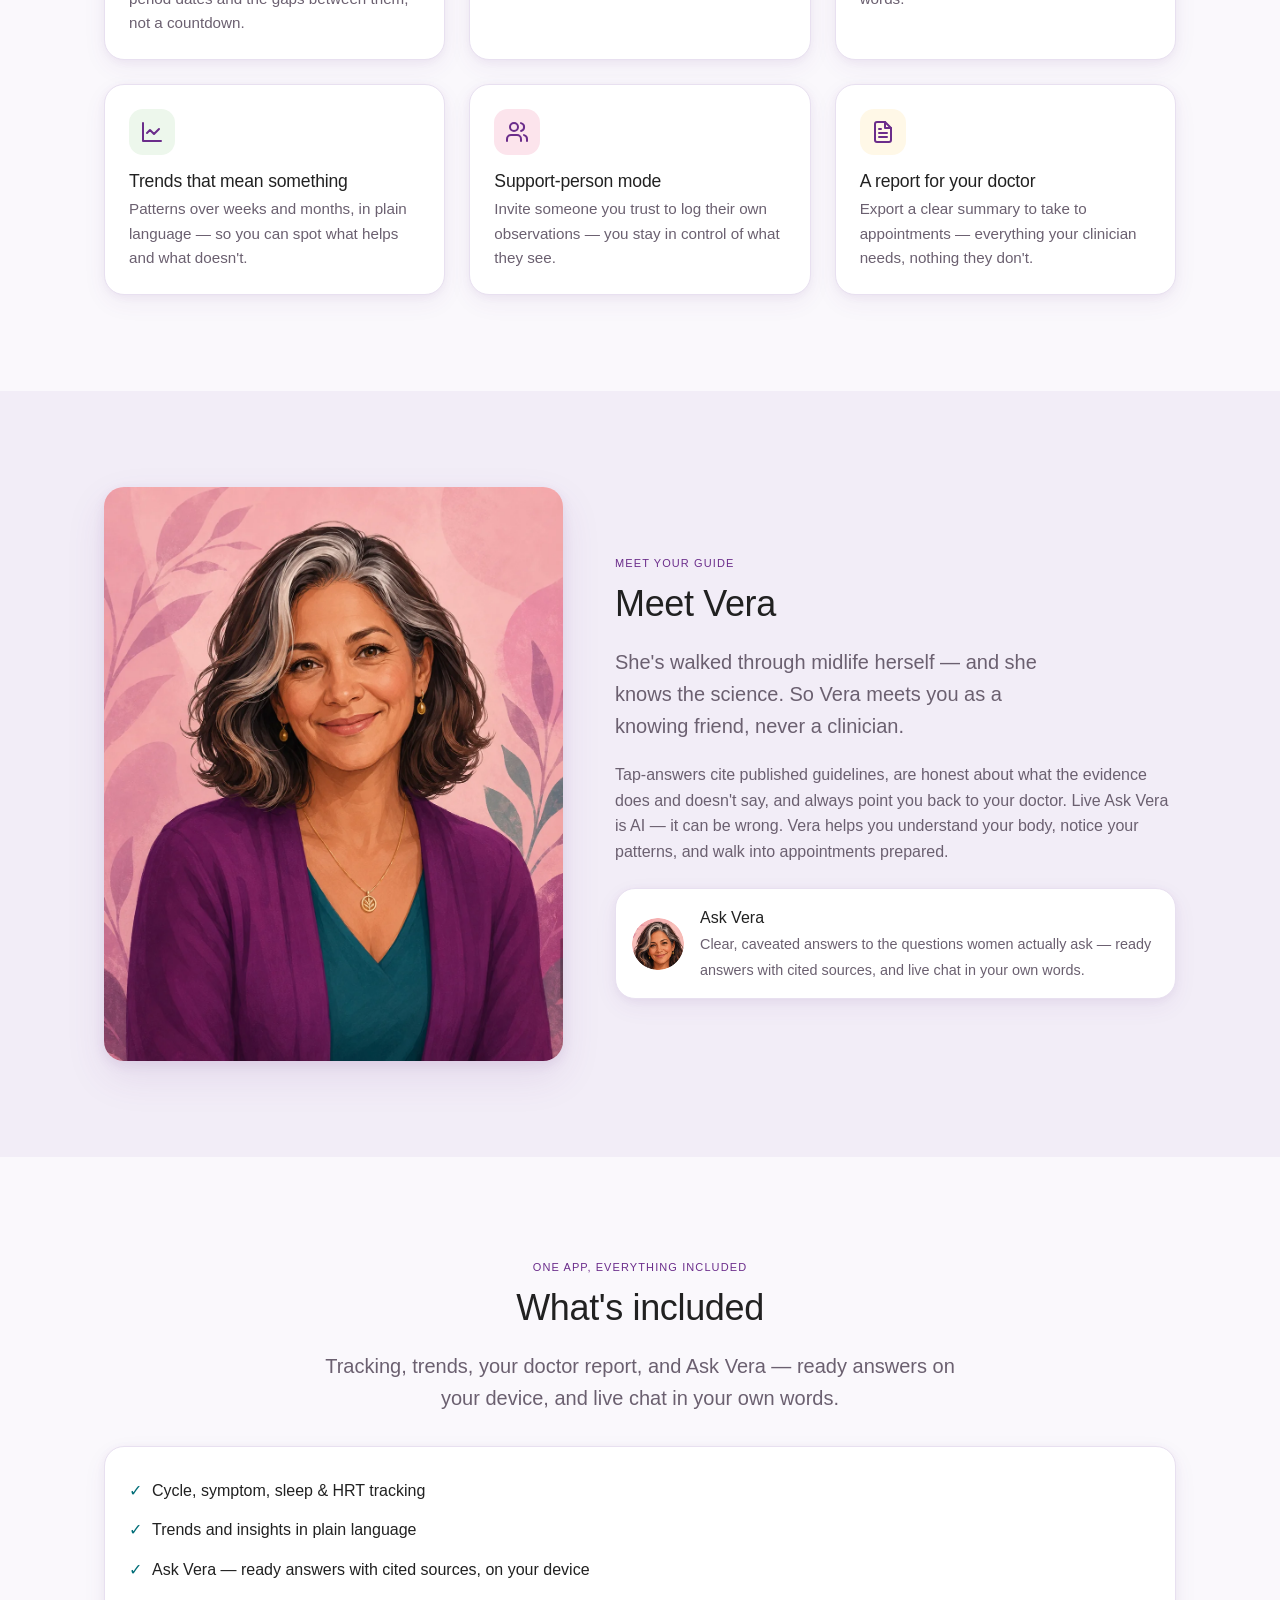
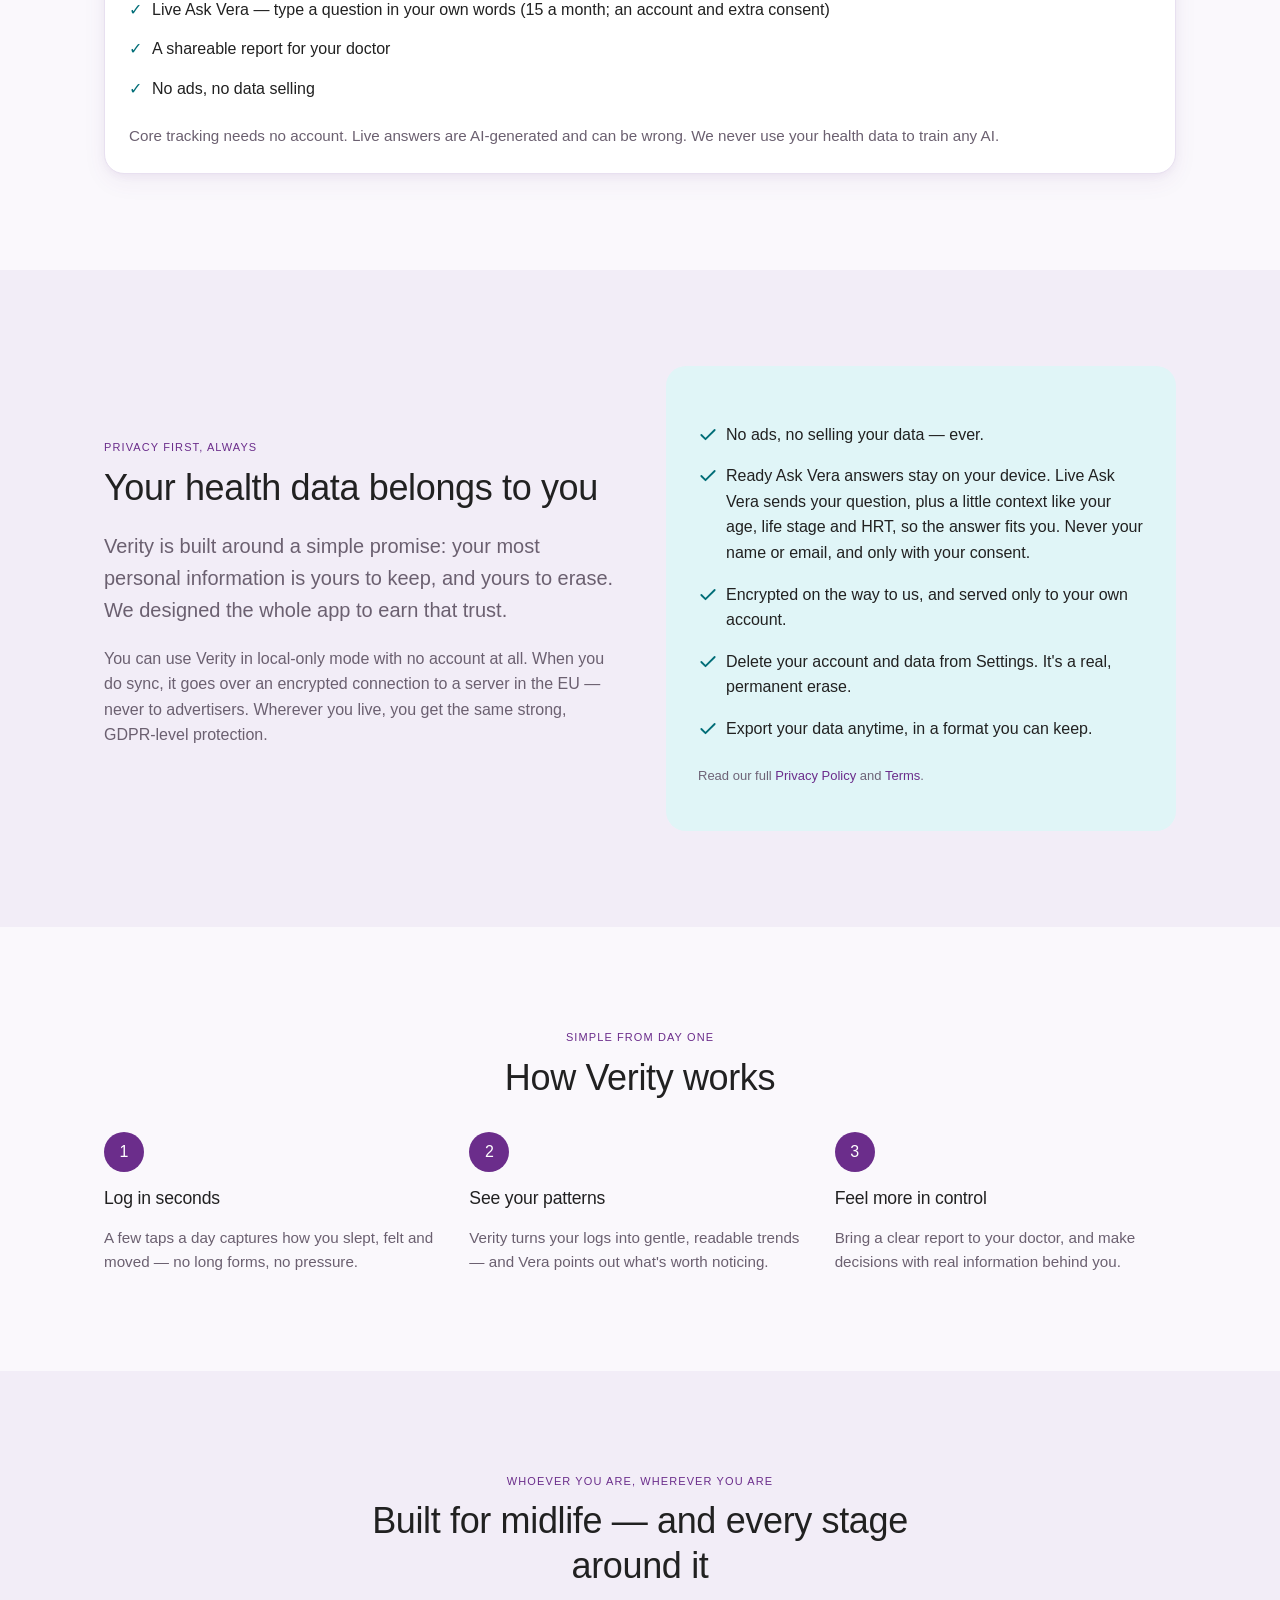
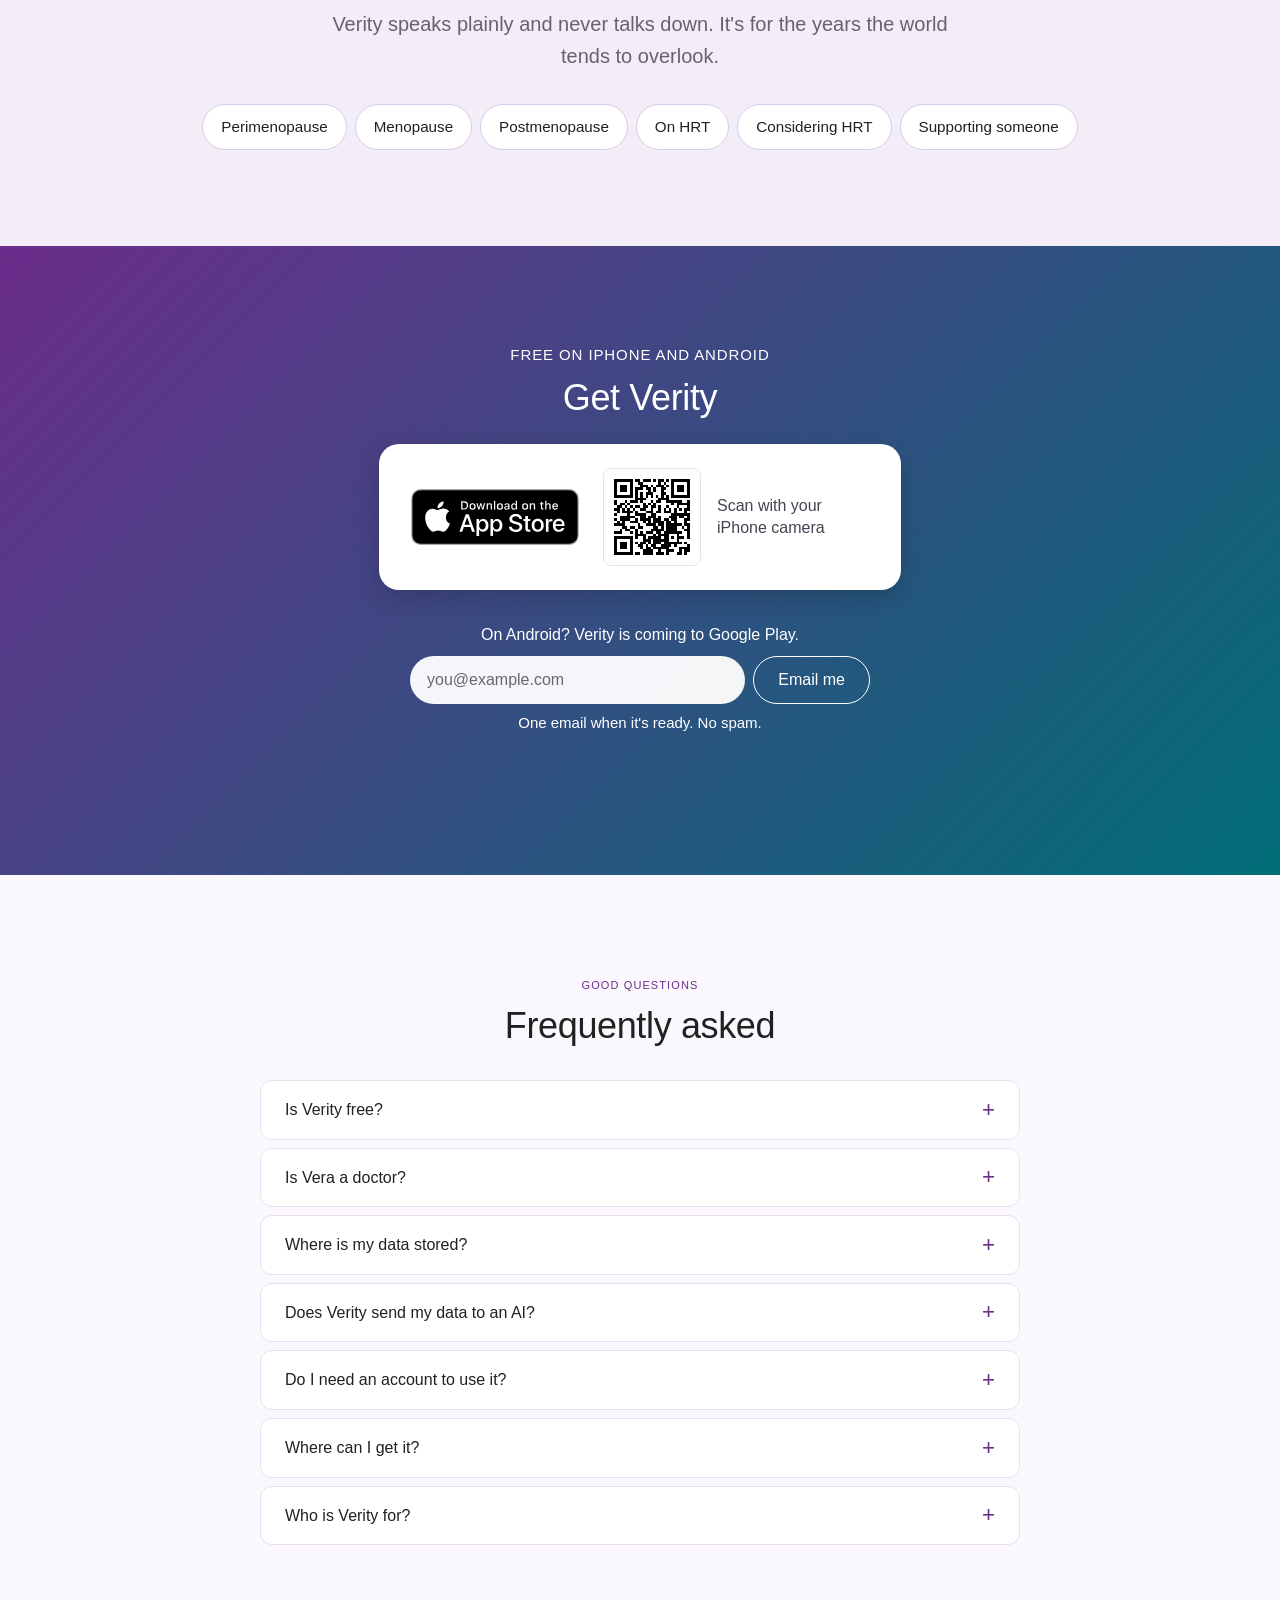
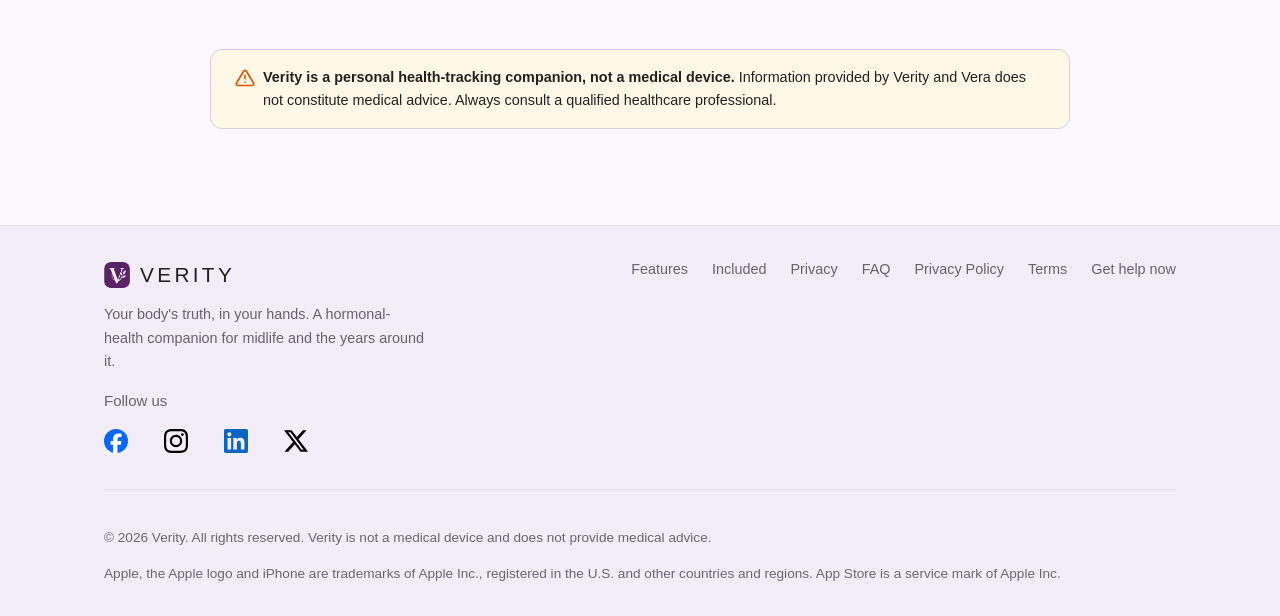
==== commit 779f96fa: "Launch-day wording: Is Verity free? FAQ, Free on iPhone and Android - DO NOT PUBLISH before launch d" ====
--- a/index.html
+++ b/index.html
@@ -32,7 +32,7 @@
     "@type": "MobileApplication",
     "name": "Verity",
     "applicationCategory": "HealthApplication",
-    "operatingSystem": "iOS",
+    "operatingSystem": "iOS, Android",
     "description": "A hormonal-health companion for women in midlife and the years around it: cycle, symptom, sleep and HRT tracking, trends, and guidance from cited sources.",
     "offers": { "@type": "Offer", "price": "0", "priceCurrency": "USD" },
     "sameAs": [
@@ -99,7 +99,7 @@
           <p class="lede">Verity is a warm, private companion for tracking your cycle, symptoms, sleep and HRT — with clear trends and guidance from cited sources. No noise, no judgement, no ads.</p>
 
           <div class="get-app">
-            <p class="get-label">Free on iPhone</p>
+            <p class="get-label">Free on iPhone and Android</p>
             <div class="get-row">
               <a class="store-badge-apple" href="https://apps.apple.com/app/id6809762705">
                 <img src="/assets/app-store-badge.svg" width="168" height="56" alt="Download on the App Store" />
@@ -111,6 +111,12 @@
             </div>
           </div>
 
+          <!-- GOOGLE PLAY - TO DO ON LAUNCH DAY (no Play listing URL exists yet, so no button is added here).
+               When the listing is live: (1) add the official Google Play badge image to /assets/,
+               (2) put the link below next to the App Store badge above, with the real URL,
+               (3) replace this whole "android" block (the "coming to Google Play" line and the email form).
+               <a class="store-badge-play" href="PLAY_STORE_URL_GOES_HERE"><img src="/assets/google-play-badge.svg" width="189" height="56" alt="Get it on Google Play" /></a>
+               Until that is done, the page says "Free on iPhone and Android" above a line that says Android is still coming: do not publish like that. -->
           <div class="android">
             <p class="android-line" id="androidTop"><strong>On Android?</strong> Verity is coming to Google Play.</p>
             <form class="waitlist" id="waitlistTop" novalidate aria-labelledby="androidTop">
@@ -269,7 +275,7 @@
         <div class="section-head">
           <span class="eyebrow">One app, everything included</span>
           <h2>What's included</h2>
-          <p class="lede">Tracking, trends, your doctor report, and Ask Vera — ready answers on your device, and live chat in your own words. Everything listed here is included.</p>
+          <p class="lede">Tracking, trends, your doctor report, and Ask Vera — ready answers on your device, and live chat in your own words.</p>
         </div>
         <article class="card">
           <ul style="list-style:none;margin:0;padding:0;">
@@ -356,7 +362,7 @@
     <!-- ============ CTA band: get the app ============ -->
     <section class="cta-band" id="waitlist">
       <div class="wrap">
-        <span class="eyebrow band-eyebrow">Free on iPhone</span>
+        <span class="eyebrow band-eyebrow">Free on iPhone and Android</span>
         <h2>Get Verity</h2>
         <div class="band-get">
           <a class="store-badge-apple" href="https://apps.apple.com/app/id6809762705">
@@ -367,6 +373,8 @@
             <figcaption>Scan with your iPhone camera</figcaption>
           </figure>
         </div>
+        <!-- GOOGLE PLAY - TO DO ON LAUNCH DAY: same as the hero. Add the Play badge link beside the App Store badge above
+             (real URL needed), then remove the "coming to Google Play" line and the email form below. -->
         <p class="android-line band-android" id="androidBottom"><strong>On Android?</strong> Verity is coming to Google Play.</p>
         <form class="waitlist" id="waitlistBottom" novalidate aria-labelledby="androidBottom">
           <label class="visually-hidden" for="emailBottom">Email address</label>
@@ -389,8 +397,9 @@
         </div>
         <div class="faq">
           <details>
-            <summary>Do I pay for Verity?</summary>
-            <div><p>No. Tracking, trends, your doctor report, ready Ask Vera answers, and live Ask Vera (15 questions a month) are included. Everything listed here is included.</p></div>
+            <!-- Launch-day wording from Ruby (monetization). Exact words; no prices on this page. -->
+            <summary>Is Verity free?</summary>
+            <div><p>Yes, to download and use. Your logs, trends, the doctor report, the library, your support person and 15 questions to Vera a month are free and stay free. Verity Plus is an optional subscription for a Vera who remembers you.</p></div>
           </details>
           <details>
             <summary>Is Vera a doctor?</summary>
@@ -409,6 +418,8 @@
             <div><p>No. Verity works offline in local-only mode. An account is optional and only needed if you want to sync across devices or back up your data.</p></div>
           </details>
           <details>
+            <!-- GOOGLE PLAY - TO DO ON LAUNCH DAY: this answer still says Android is "coming". Once the Play listing URL exists,
+                 link it here and drop the "Leave your email" sentence. Not reworded now: no URL, and no approved words yet. -->
             <summary>Where can I get it?</summary>
             <div><p>On iPhone, Verity is on the App Store now: <a href="https://apps.apple.com/app/id6809762705">download Verity</a>. The Android app is coming to Google Play. Leave your email and we'll tell you when it's ready.</p></div>
           </details>
--- a/styles.css
+++ b/styles.css
@@ -552,6 +552,10 @@
   padding: var(--s-md) var(--s-lg); border-radius: 0 var(--r-md) var(--r-md) 0; margin: var(--s-md) 0;
   color: var(--text-second); font-size: 0.92rem;
 }
+/* Plain summary at the top of a legal section (Terms section 11): same box, but body-size
+   text in the primary colour so the summary stands out and is easy to read. */
+.callout-summary { color: var(--text-primary); font-size: 1rem; }
+.legal-body h3 { scroll-margin-top: 88px; }
 /* Placeholder text still to be completed before publishing. */
 .fillin {
   background: var(--fill-morning); color: var(--warning);
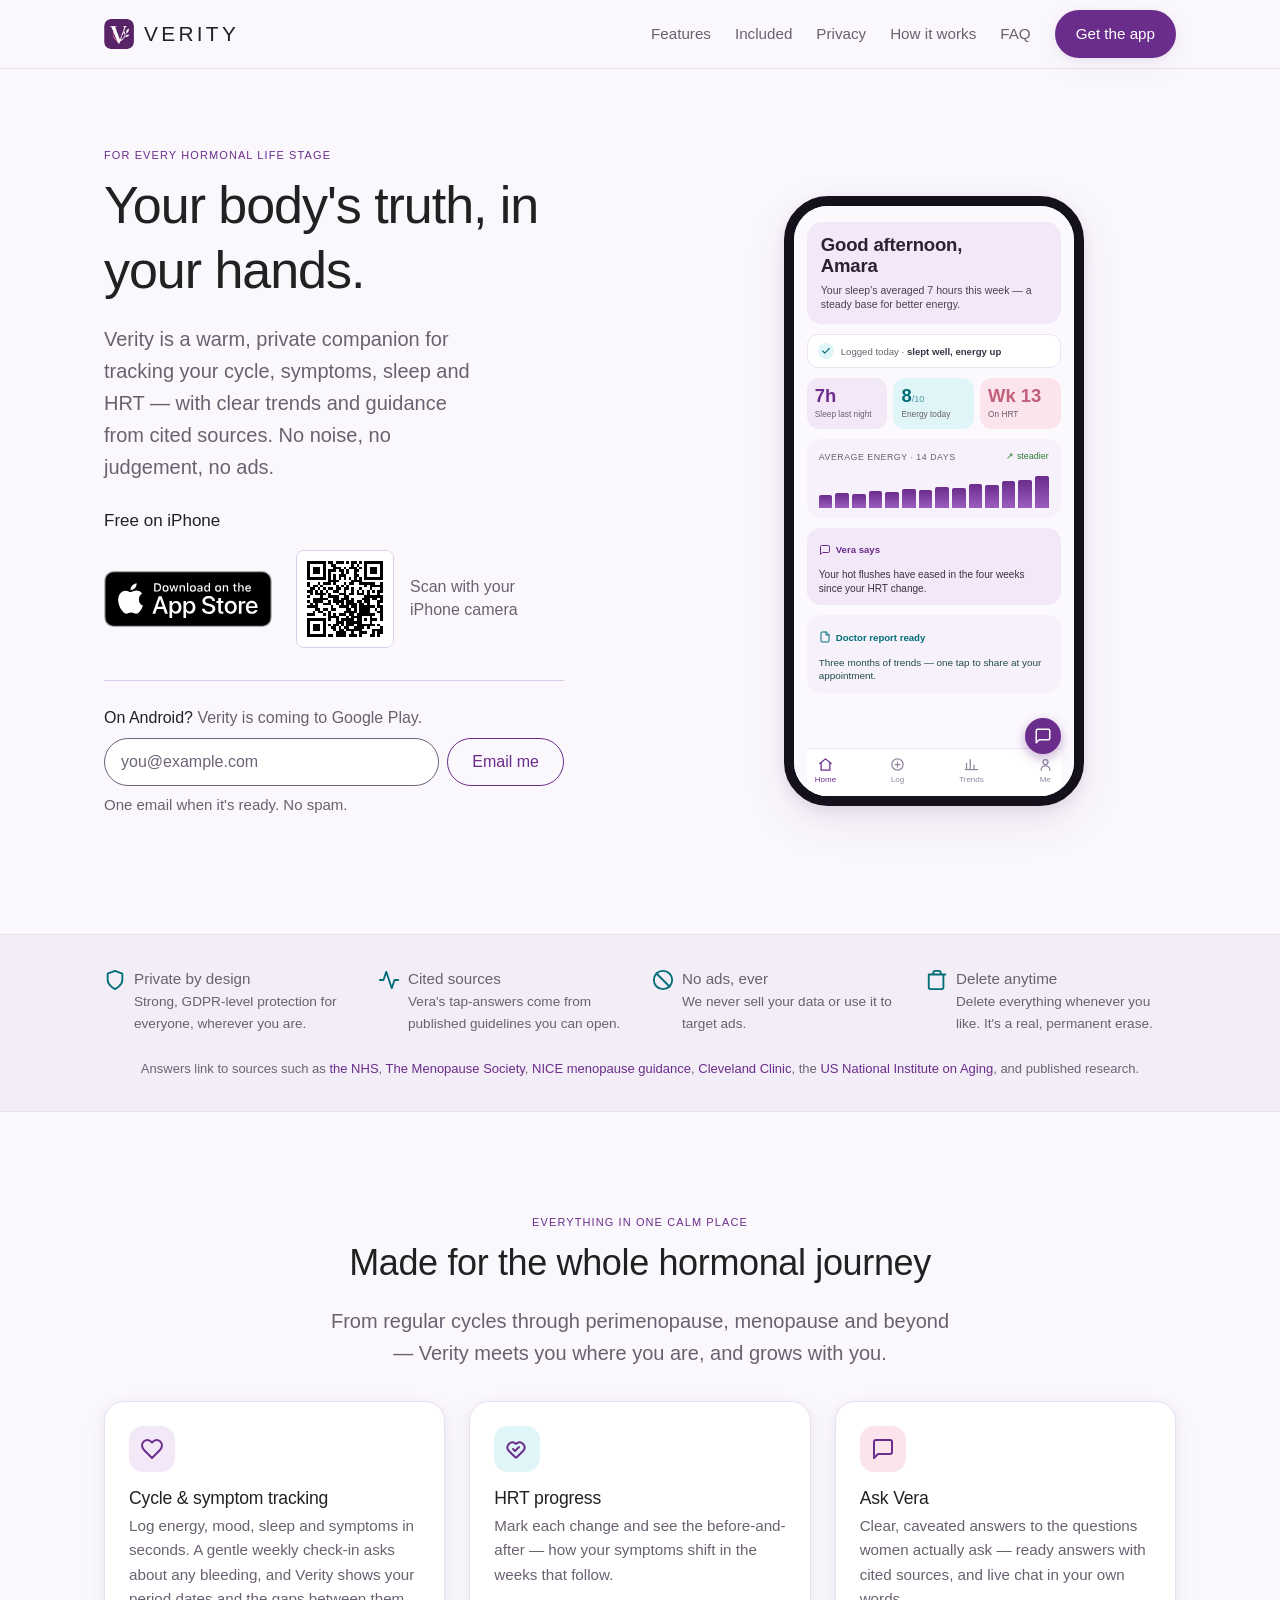
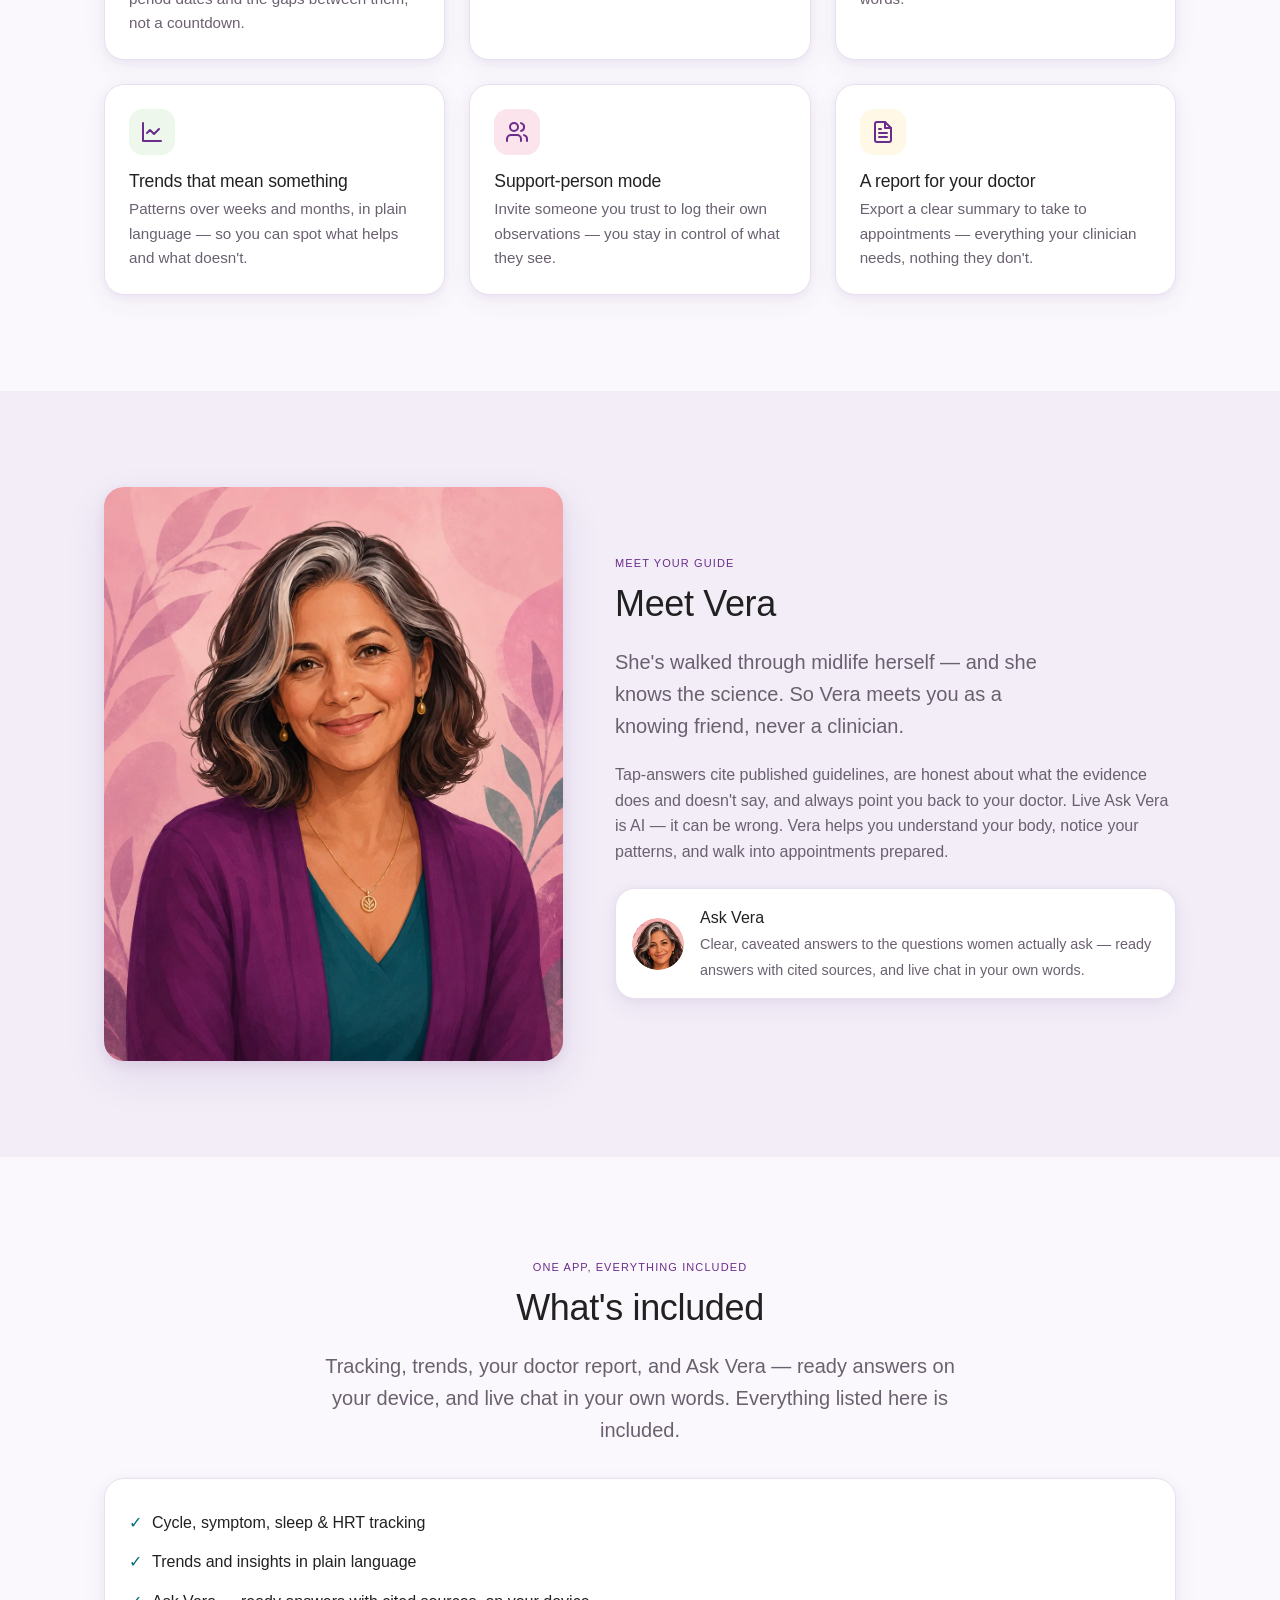
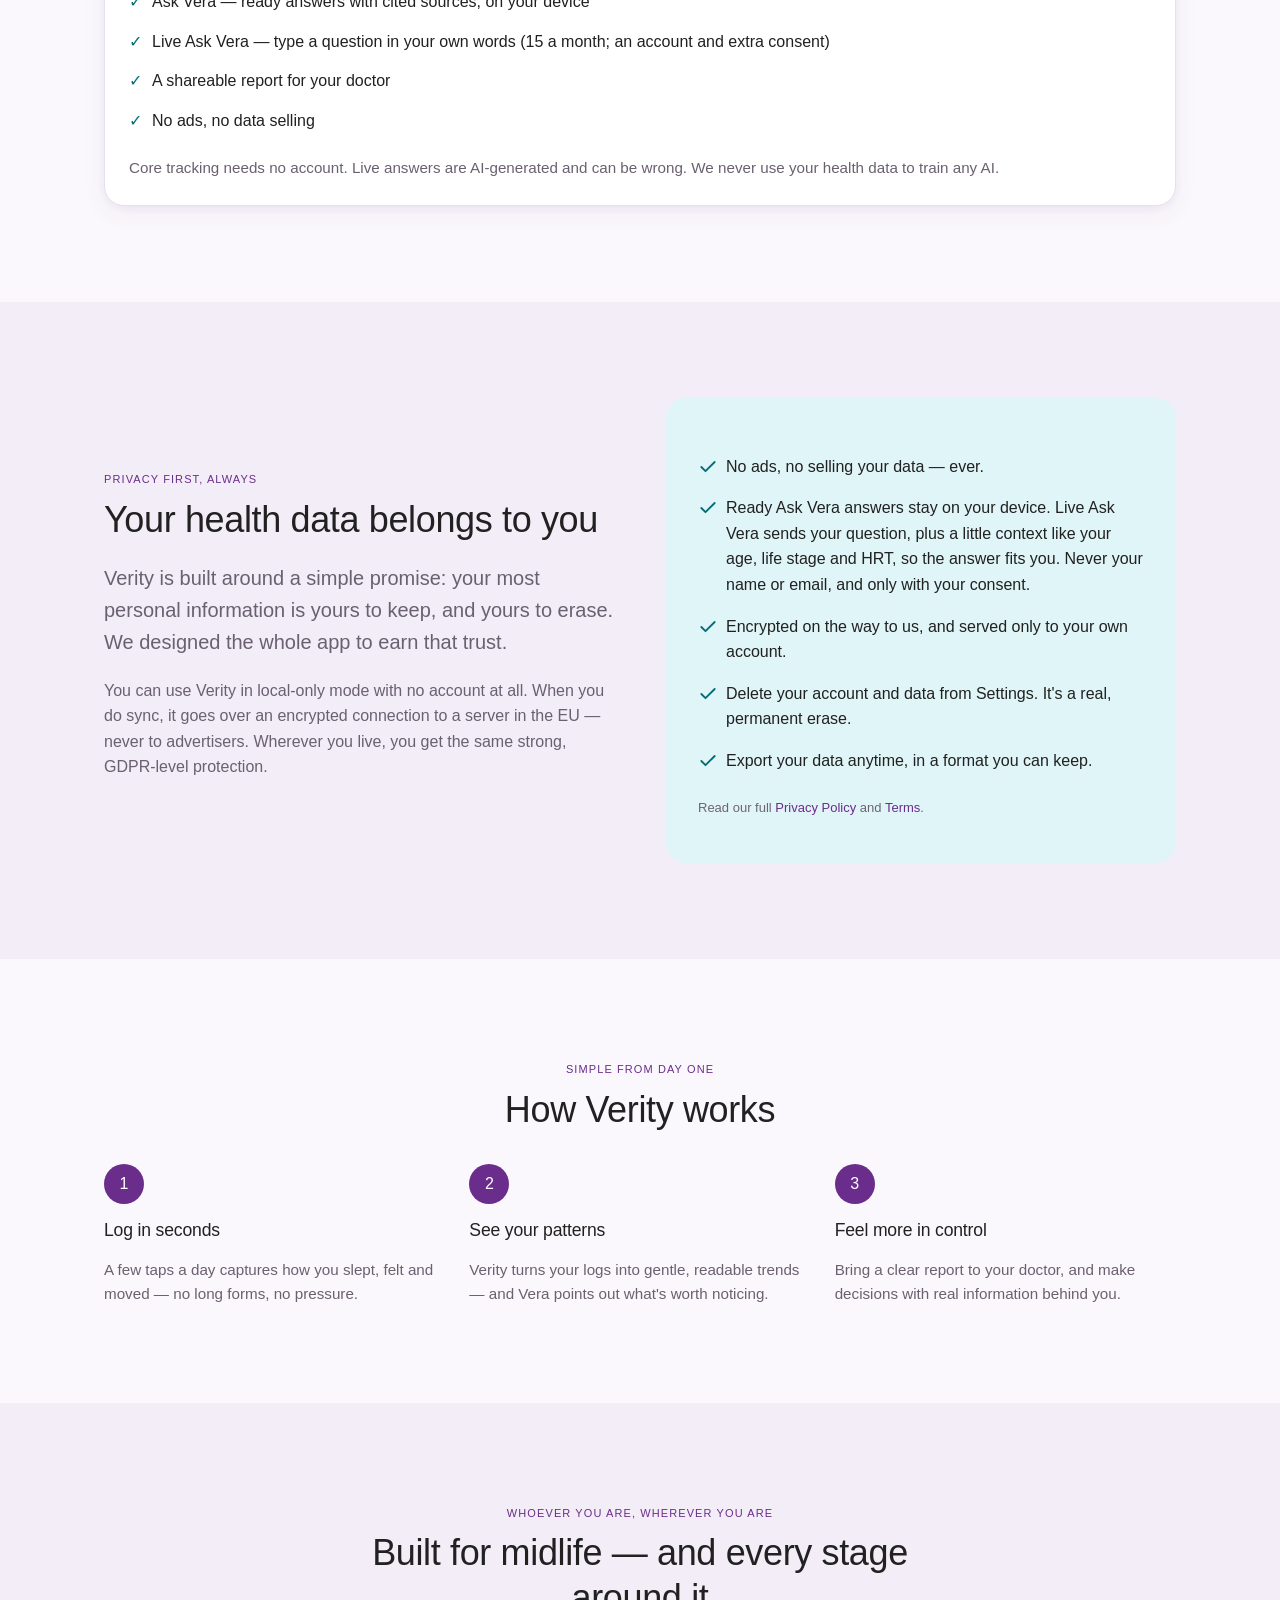
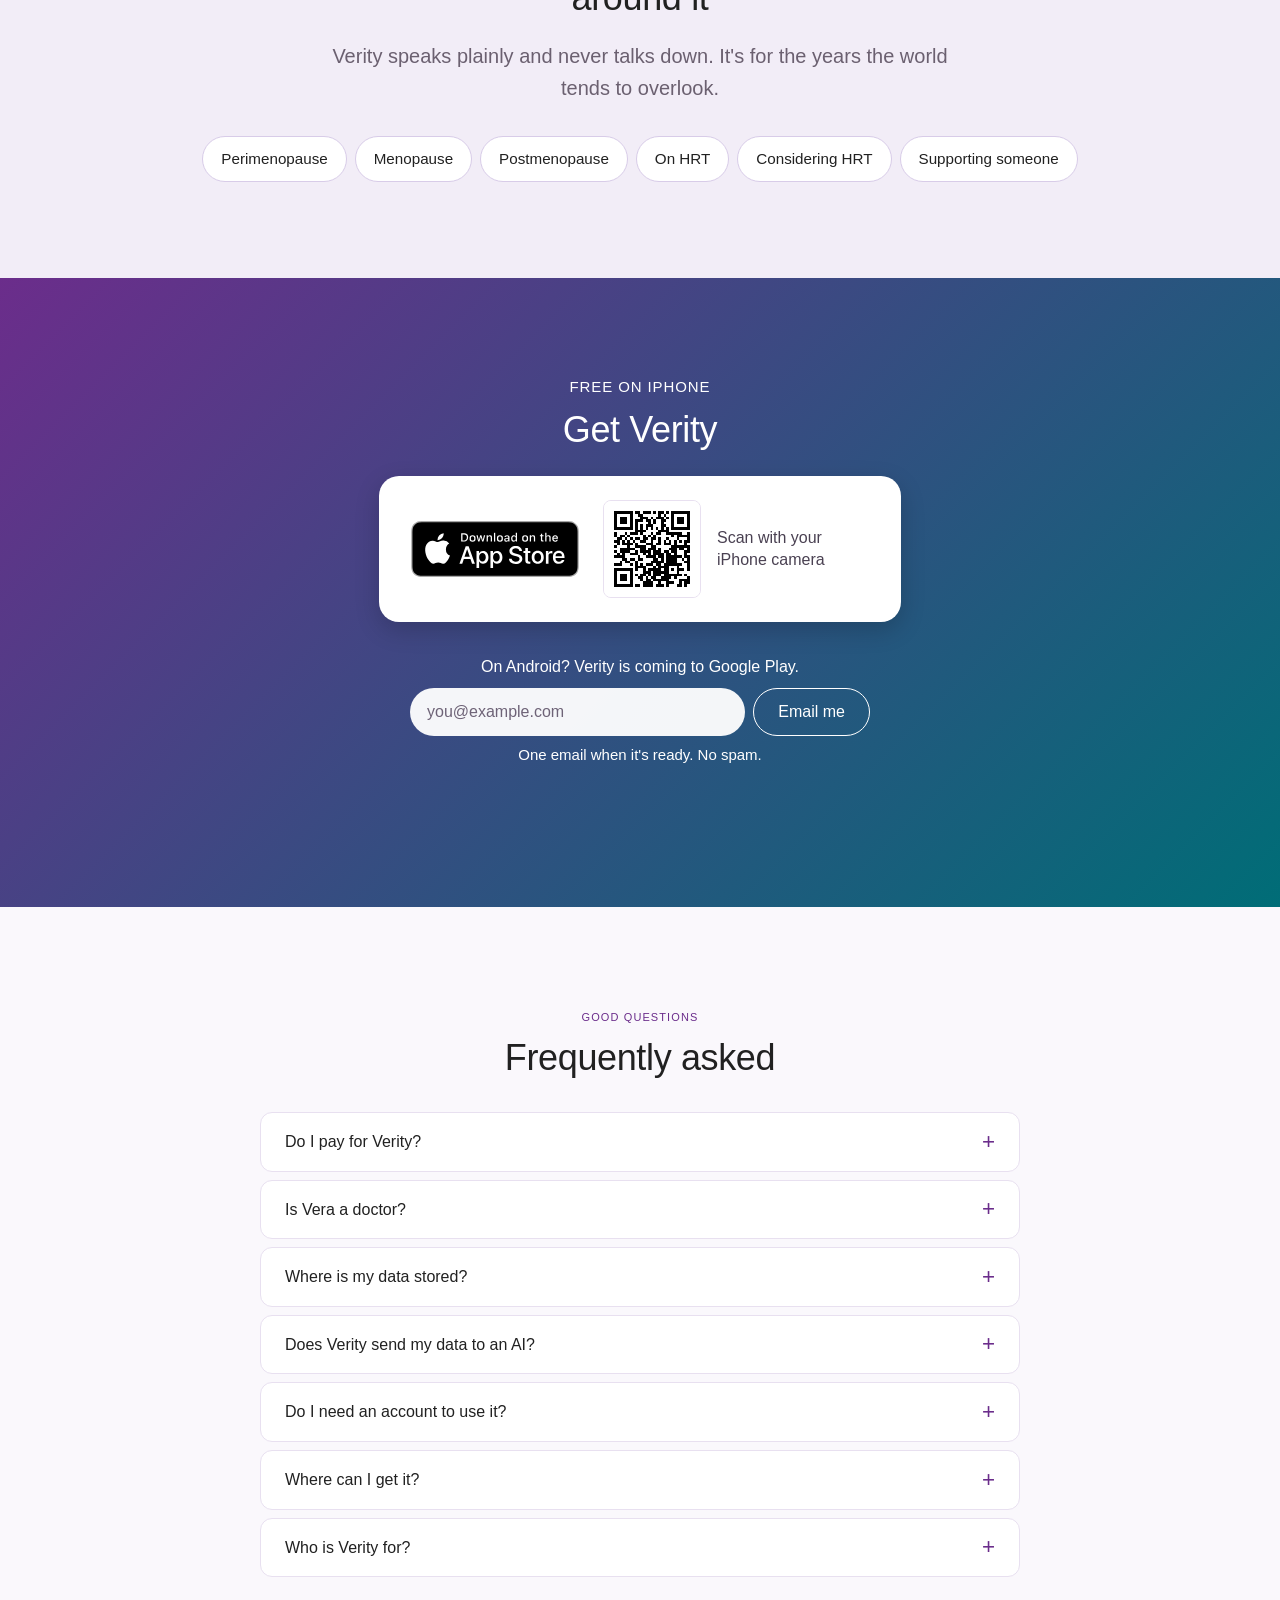
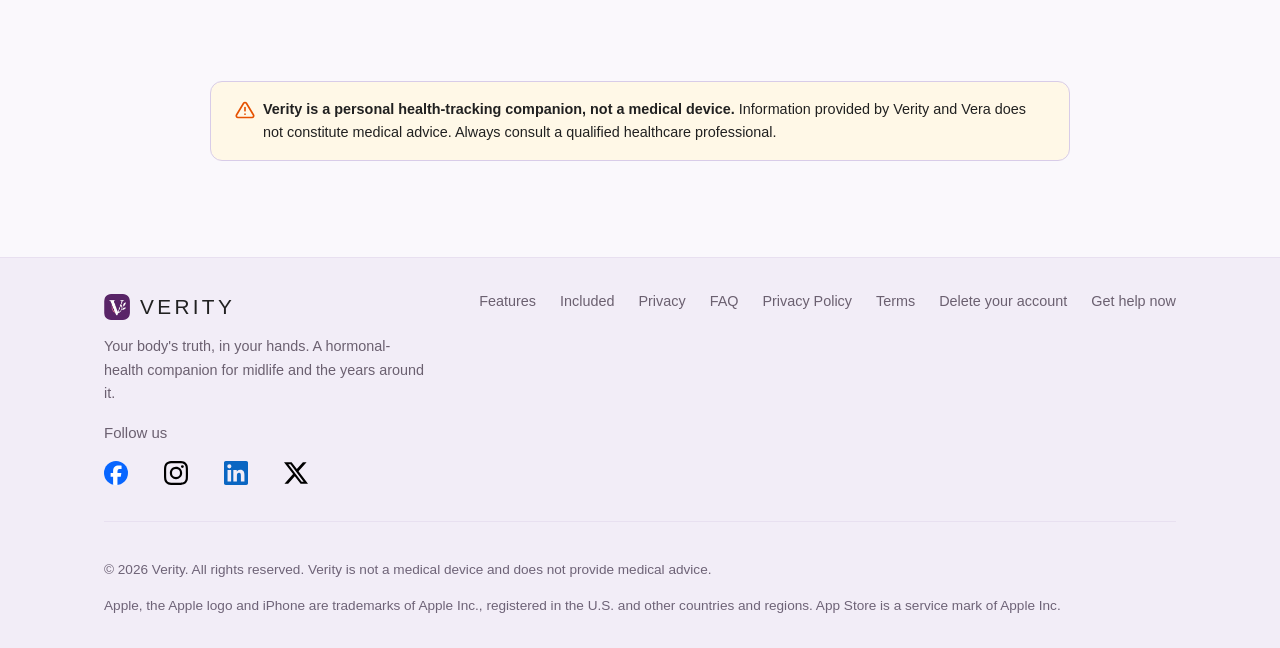
==== commit 9a5a7bed: "Delete-account page (release 3) and footer link to it /delete-account from Lux's 25 Nov page v3 (sec" ====
--- a/index.html
+++ b/index.html
@@ -32,7 +32,7 @@
     "@type": "MobileApplication",
     "name": "Verity",
     "applicationCategory": "HealthApplication",
-    "operatingSystem": "iOS, Android",
+    "operatingSystem": "iOS",
     "description": "A hormonal-health companion for women in midlife and the years around it: cycle, symptom, sleep and HRT tracking, trends, and guidance from cited sources.",
     "offers": { "@type": "Offer", "price": "0", "priceCurrency": "USD" },
     "sameAs": [
@@ -99,7 +99,7 @@
           <p class="lede">Verity is a warm, private companion for tracking your cycle, symptoms, sleep and HRT — with clear trends and guidance from cited sources. No noise, no judgement, no ads.</p>
 
           <div class="get-app">
-            <p class="get-label">Free on iPhone and Android</p>
+            <p class="get-label">Free on iPhone</p>
             <div class="get-row">
               <a class="store-badge-apple" href="https://apps.apple.com/app/id6809762705">
                 <img src="/assets/app-store-badge.svg" width="168" height="56" alt="Download on the App Store" />
@@ -111,12 +111,6 @@
             </div>
           </div>
 
-          <!-- GOOGLE PLAY - TO DO ON LAUNCH DAY (no Play listing URL exists yet, so no button is added here).
-               When the listing is live: (1) add the official Google Play badge image to /assets/,
-               (2) put the link below next to the App Store badge above, with the real URL,
-               (3) replace this whole "android" block (the "coming to Google Play" line and the email form).
-               <a class="store-badge-play" href="PLAY_STORE_URL_GOES_HERE"><img src="/assets/google-play-badge.svg" width="189" height="56" alt="Get it on Google Play" /></a>
-               Until that is done, the page says "Free on iPhone and Android" above a line that says Android is still coming: do not publish like that. -->
           <div class="android">
             <p class="android-line" id="androidTop"><strong>On Android?</strong> Verity is coming to Google Play.</p>
             <form class="waitlist" id="waitlistTop" novalidate aria-labelledby="androidTop">
@@ -275,7 +269,7 @@
         <div class="section-head">
           <span class="eyebrow">One app, everything included</span>
           <h2>What's included</h2>
-          <p class="lede">Tracking, trends, your doctor report, and Ask Vera — ready answers on your device, and live chat in your own words.</p>
+          <p class="lede">Tracking, trends, your doctor report, and Ask Vera — ready answers on your device, and live chat in your own words. Everything listed here is included.</p>
         </div>
         <article class="card">
           <ul style="list-style:none;margin:0;padding:0;">
@@ -362,7 +356,7 @@
     <!-- ============ CTA band: get the app ============ -->
     <section class="cta-band" id="waitlist">
       <div class="wrap">
-        <span class="eyebrow band-eyebrow">Free on iPhone and Android</span>
+        <span class="eyebrow band-eyebrow">Free on iPhone</span>
         <h2>Get Verity</h2>
         <div class="band-get">
           <a class="store-badge-apple" href="https://apps.apple.com/app/id6809762705">
@@ -373,8 +367,6 @@
             <figcaption>Scan with your iPhone camera</figcaption>
           </figure>
         </div>
-        <!-- GOOGLE PLAY - TO DO ON LAUNCH DAY: same as the hero. Add the Play badge link beside the App Store badge above
-             (real URL needed), then remove the "coming to Google Play" line and the email form below. -->
         <p class="android-line band-android" id="androidBottom"><strong>On Android?</strong> Verity is coming to Google Play.</p>
         <form class="waitlist" id="waitlistBottom" novalidate aria-labelledby="androidBottom">
           <label class="visually-hidden" for="emailBottom">Email address</label>
@@ -397,9 +389,8 @@
         </div>
         <div class="faq">
           <details>
-            <!-- Launch-day wording from Ruby (monetization). Exact words; no prices on this page. -->
-            <summary>Is Verity free?</summary>
-            <div><p>Yes, to download and use. Your logs, trends, the doctor report, the library, your support person and 15 questions to Vera a month are free and stay free. Verity Plus is an optional subscription for a Vera who remembers you.</p></div>
+            <summary>Do I pay for Verity?</summary>
+            <div><p>No. Tracking, trends, your doctor report, ready Ask Vera answers, and live Ask Vera (15 questions a month) are included. Everything listed here is included.</p></div>
           </details>
           <details>
             <summary>Is Vera a doctor?</summary>
@@ -418,8 +409,6 @@
             <div><p>No. Verity works offline in local-only mode. An account is optional and only needed if you want to sync across devices or back up your data.</p></div>
           </details>
           <details>
-            <!-- GOOGLE PLAY - TO DO ON LAUNCH DAY: this answer still says Android is "coming". Once the Play listing URL exists,
-                 link it here and drop the "Leave your email" sentence. Not reworded now: no URL, and no approved words yet. -->
             <summary>Where can I get it?</summary>
             <div><p>On iPhone, Verity is on the App Store now: <a href="https://apps.apple.com/app/id6809762705">download Verity</a>. The Android app is coming to Google Play. Leave your email and we'll tell you when it's ready.</p></div>
           </details>
@@ -469,6 +458,7 @@
           <a href="#faq">FAQ</a>
           <a href="/privacy/">Privacy Policy</a>
           <a href="/terms/">Terms</a>
+          <a href="/delete-account/">Delete your account</a>
           <a href="/help/">Get help now</a>
         </nav>
       </div>
--- a/styles.css
+++ b/styles.css
@@ -536,11 +536,12 @@
 .legal-body li { margin: var(--s-xs) 0; }
 .legal-meta {
   background: var(--fill-lavender); color: var(--ink-on-fill);
-  border-radius: var(--r-md); padding: var(--s-md) var(--s-lg); margin-bottom: var(--s-lg); font-size: 0.9rem;
-}
-.legal-body a { text-decoration: underline; }
+  border-radius: var(--r-md); padding: var(--s-md) var(--s-lg); margin-bottom: var(--s-lg); font-size: 1rem;
+}
+/* --eyebrow-plum: same plum as links in light; a light lilac in dark, where plain --plum is 1.9:1 on the dark page (2026-11-27). */
+.legal-body a { text-decoration: underline; color: var(--eyebrow-plum); }
 .legal-table-wrap { overflow-x: auto; margin: var(--s-md) 0; }
-.legal-body table { width: 100%; border-collapse: collapse; font-size: 0.92rem; }
+.legal-body table { width: 100%; border-collapse: collapse; font-size: 1rem; }
 .legal-body th, .legal-body td {
   text-align: left; vertical-align: top;
   border-bottom: 1px solid var(--border, #e6dcec);
@@ -562,6 +563,22 @@
   padding: 0 4px; border-radius: 4px; font-weight: 500; white-space: nowrap;
 }
 @media (prefers-color-scheme: dark) { .fillin { color: #FFCC80; } }
+/* Legal tables on a phone: three columns of long text do not fit 360px, so each row becomes a
+   card and each cell carries its column name (data-label). The table keeps explicit ARIA roles
+   in the HTML, so a screen reader still reads it as a table. Added 2026-11-27. */
+@media (max-width: 560px) {
+  .legal-table--stack thead {
+    position: absolute; width: 1px; height: 1px; overflow: hidden;
+    clip: rect(0 0 0 0); clip-path: inset(50%); white-space: nowrap;
+  }
+  .legal-table--stack, .legal-table--stack tbody, .legal-table--stack tr, .legal-table--stack td { display: block; width: 100%; }
+  .legal-table--stack tr { border-bottom: 1px solid var(--border, #e6dcec); padding: var(--s-sm) 0; }
+  .legal-body .legal-table--stack td { border-bottom: 0; padding: var(--s-xs) 0; }
+  .legal-table--stack td::before {
+    content: attr(data-label); display: block;
+    font-weight: 600; color: var(--text-second);
+  }
+}
 
 /* ---------- Responsive ---------- */
 @media (max-width: 900px) {
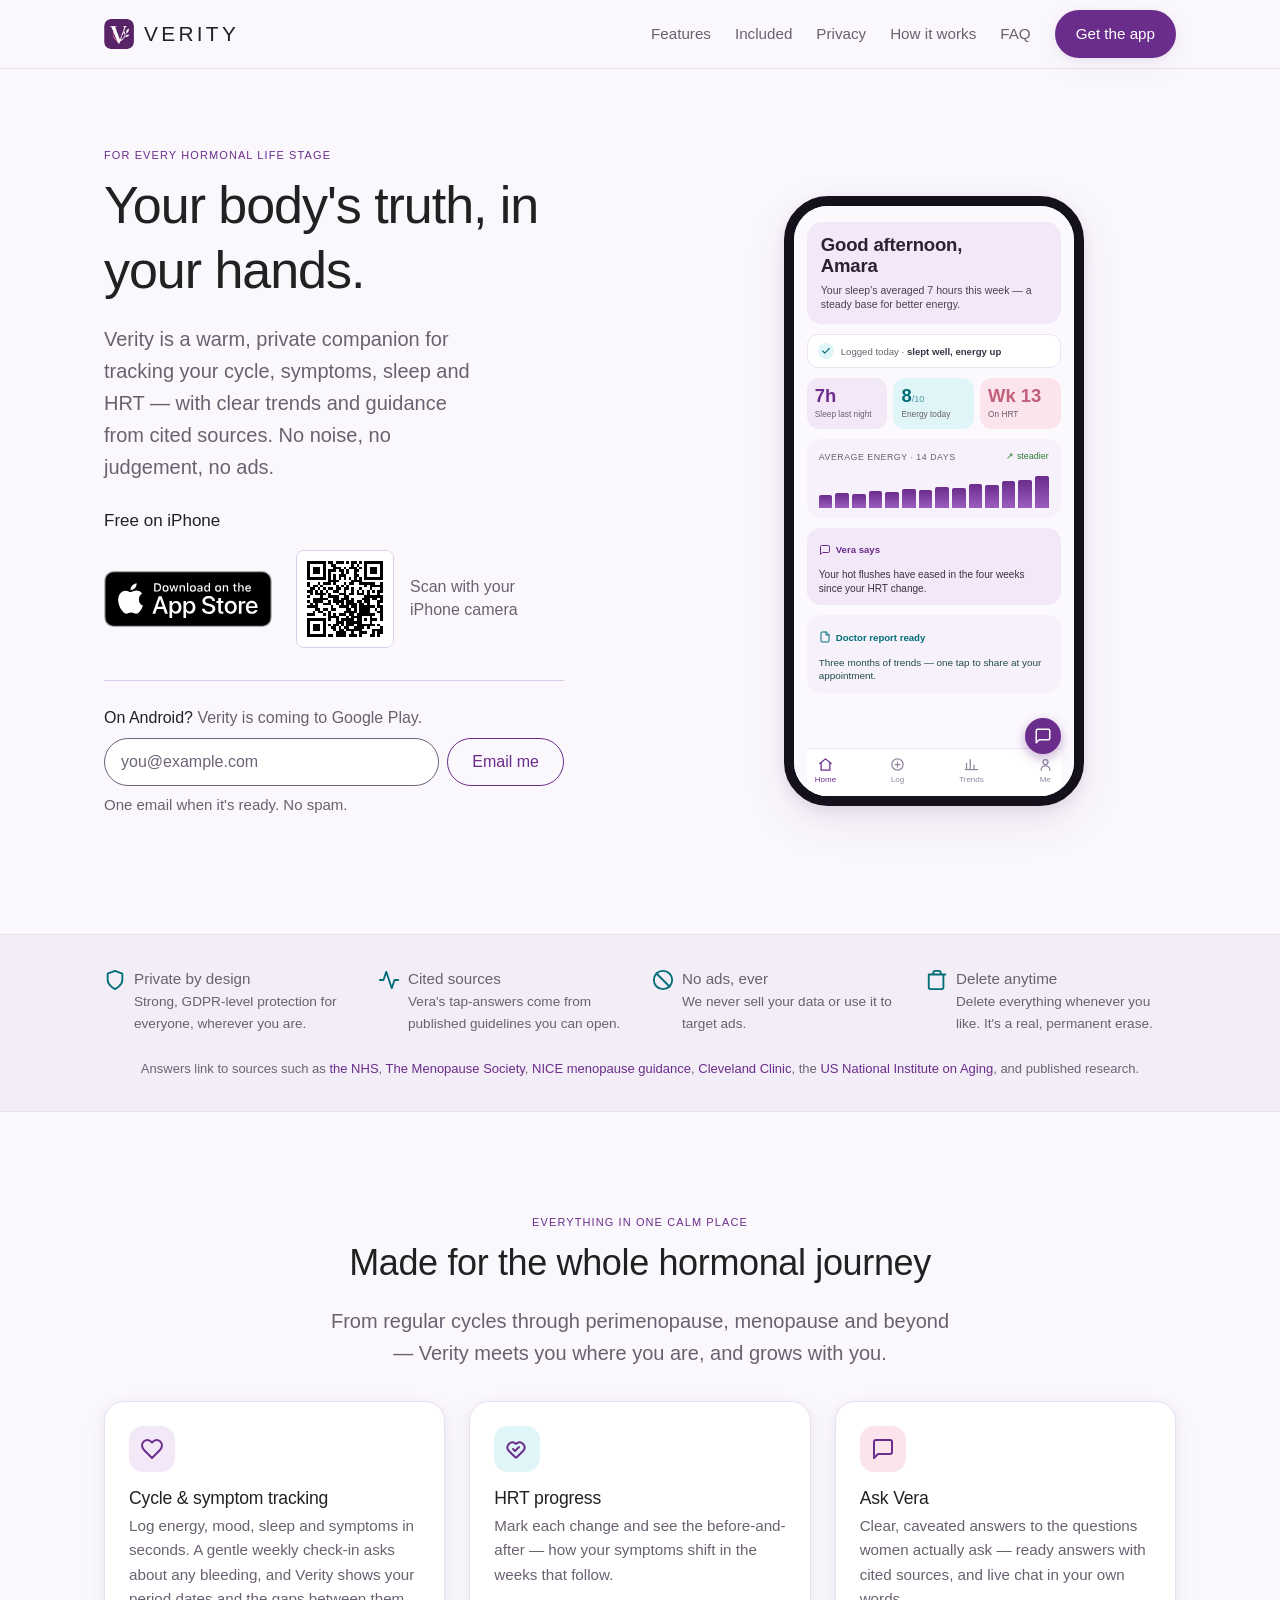
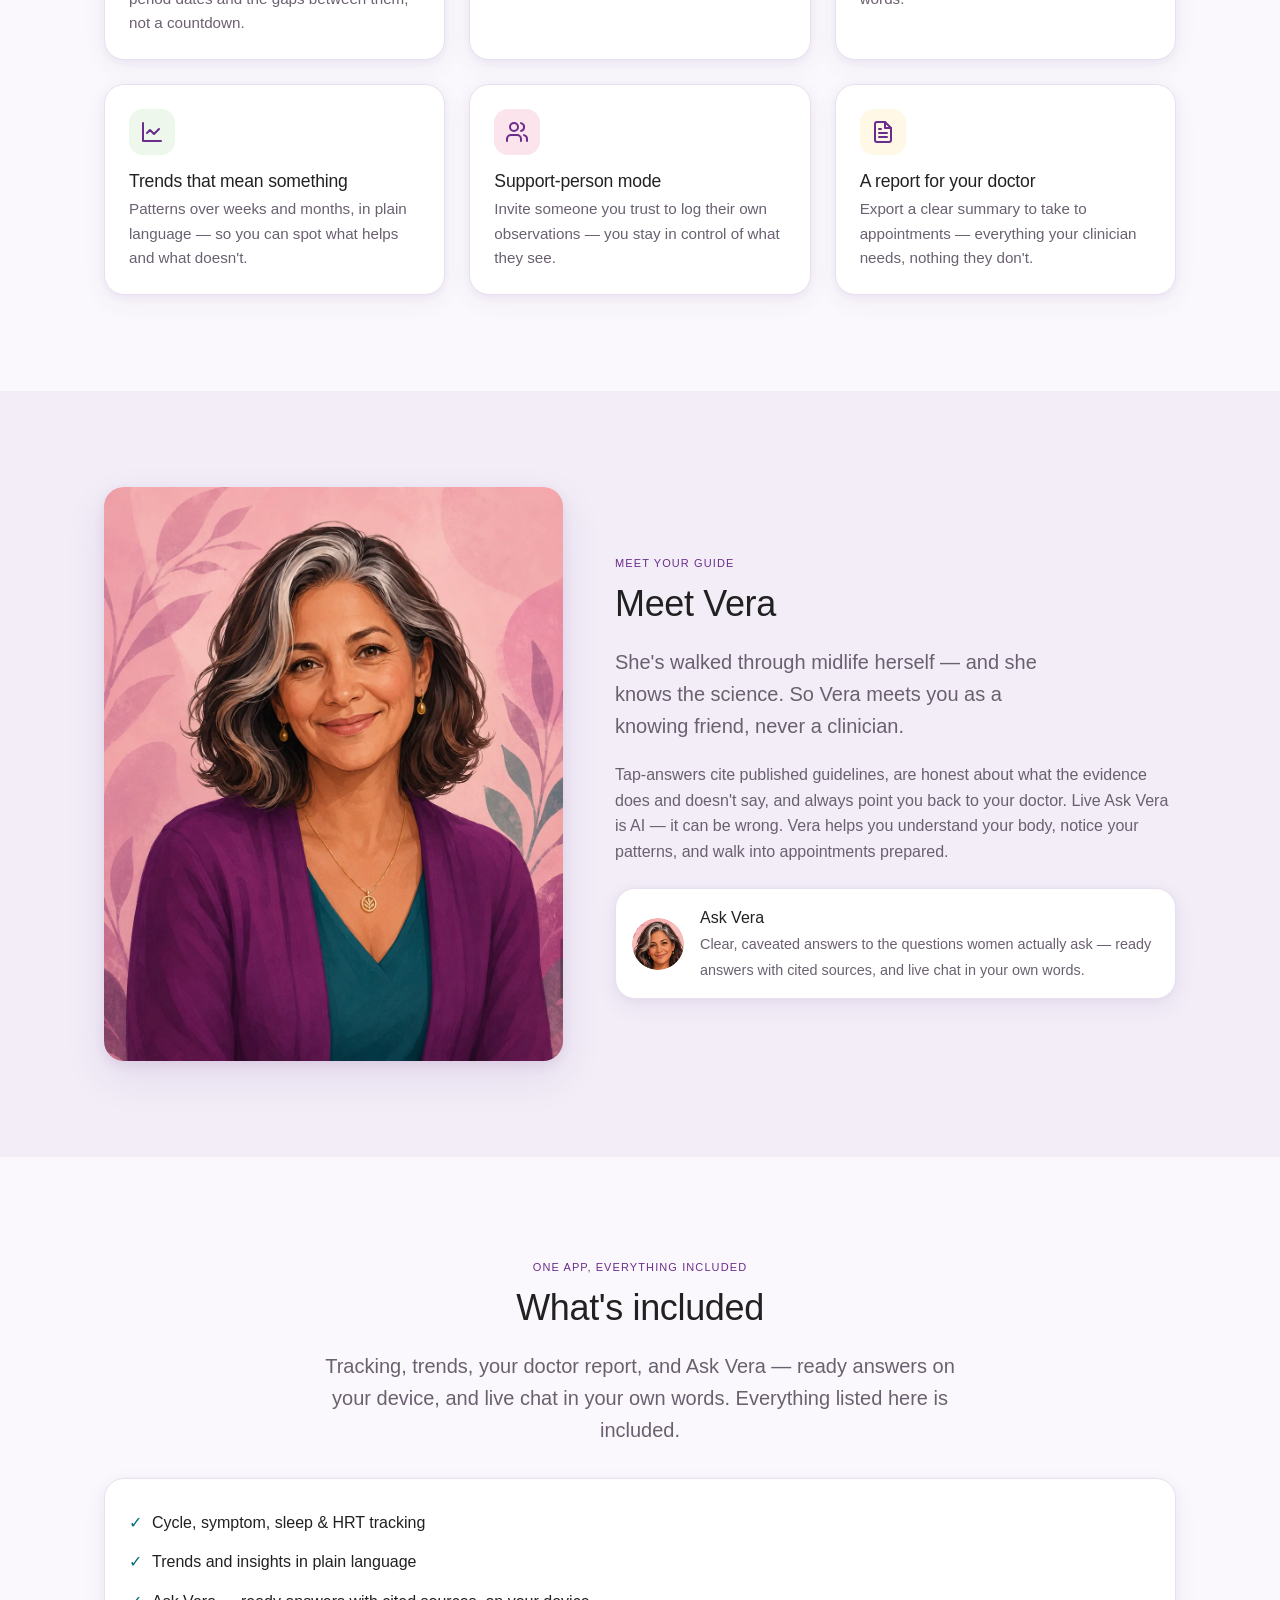
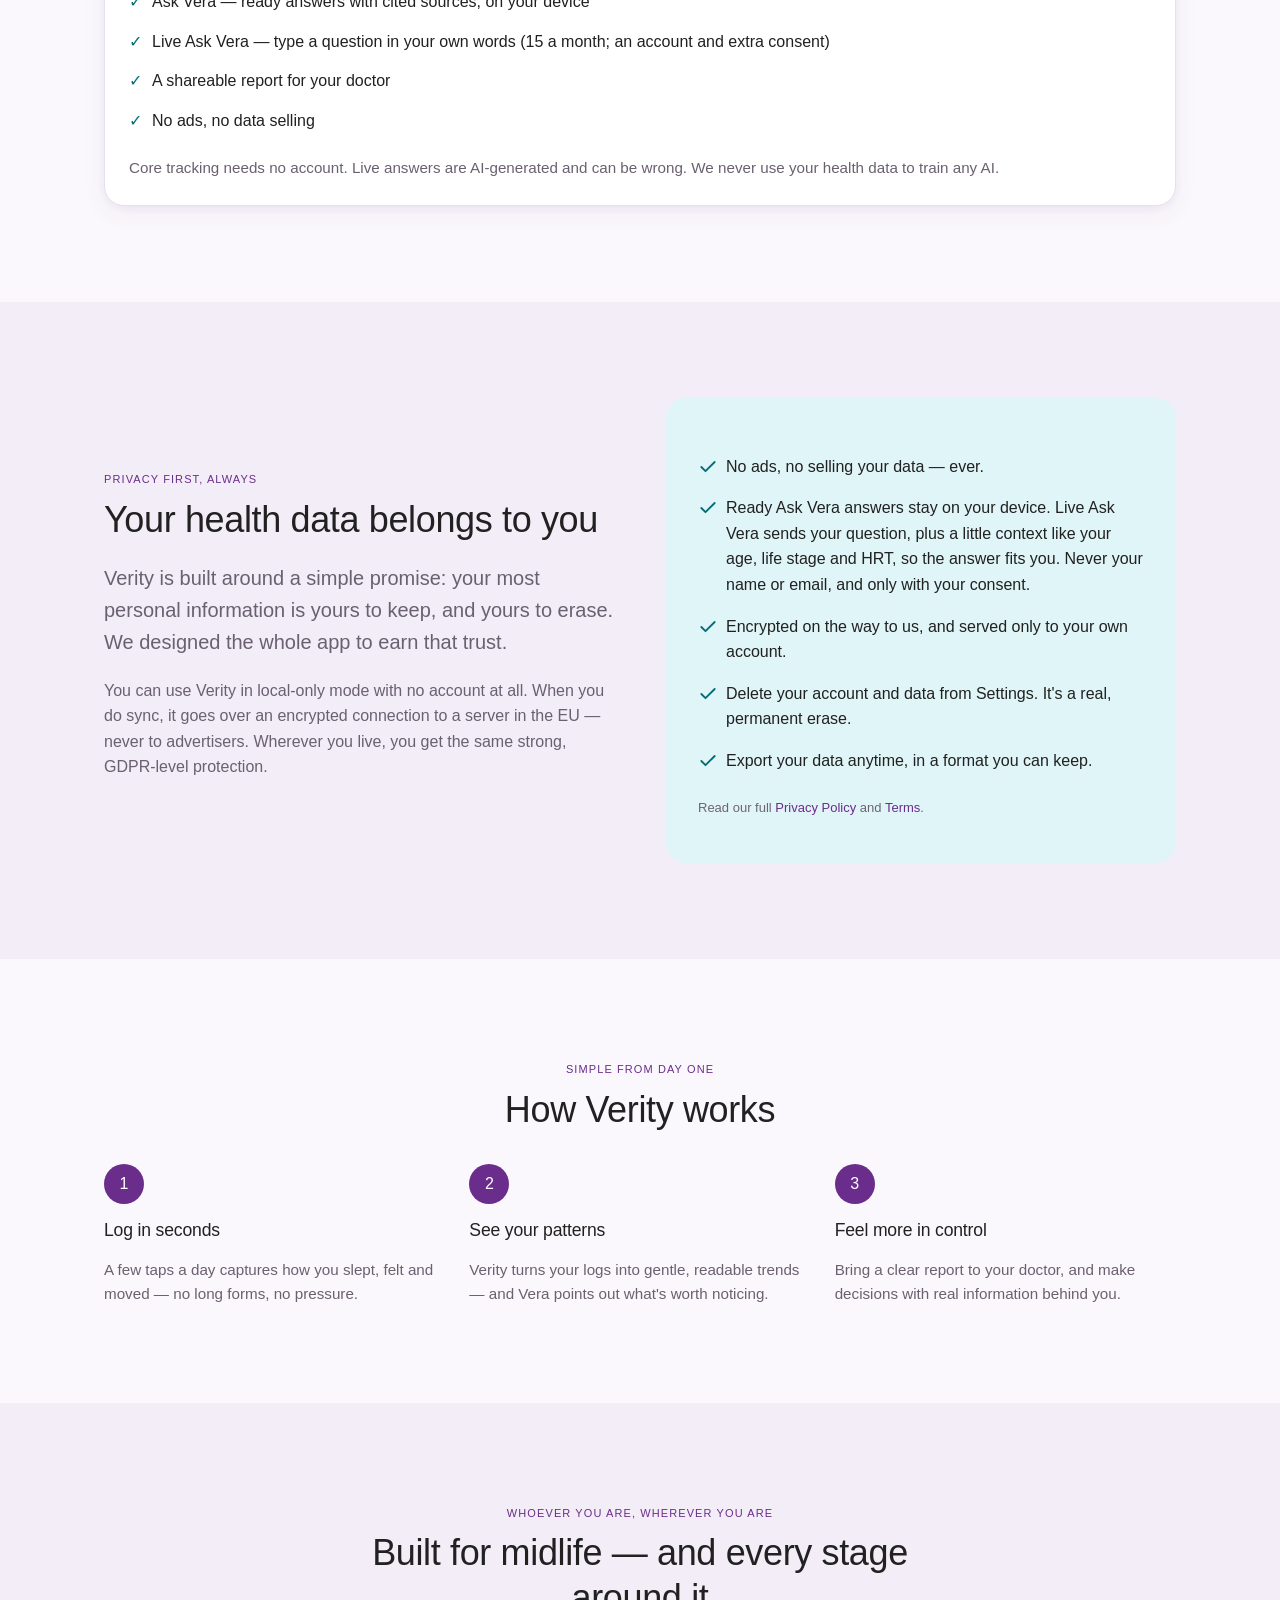
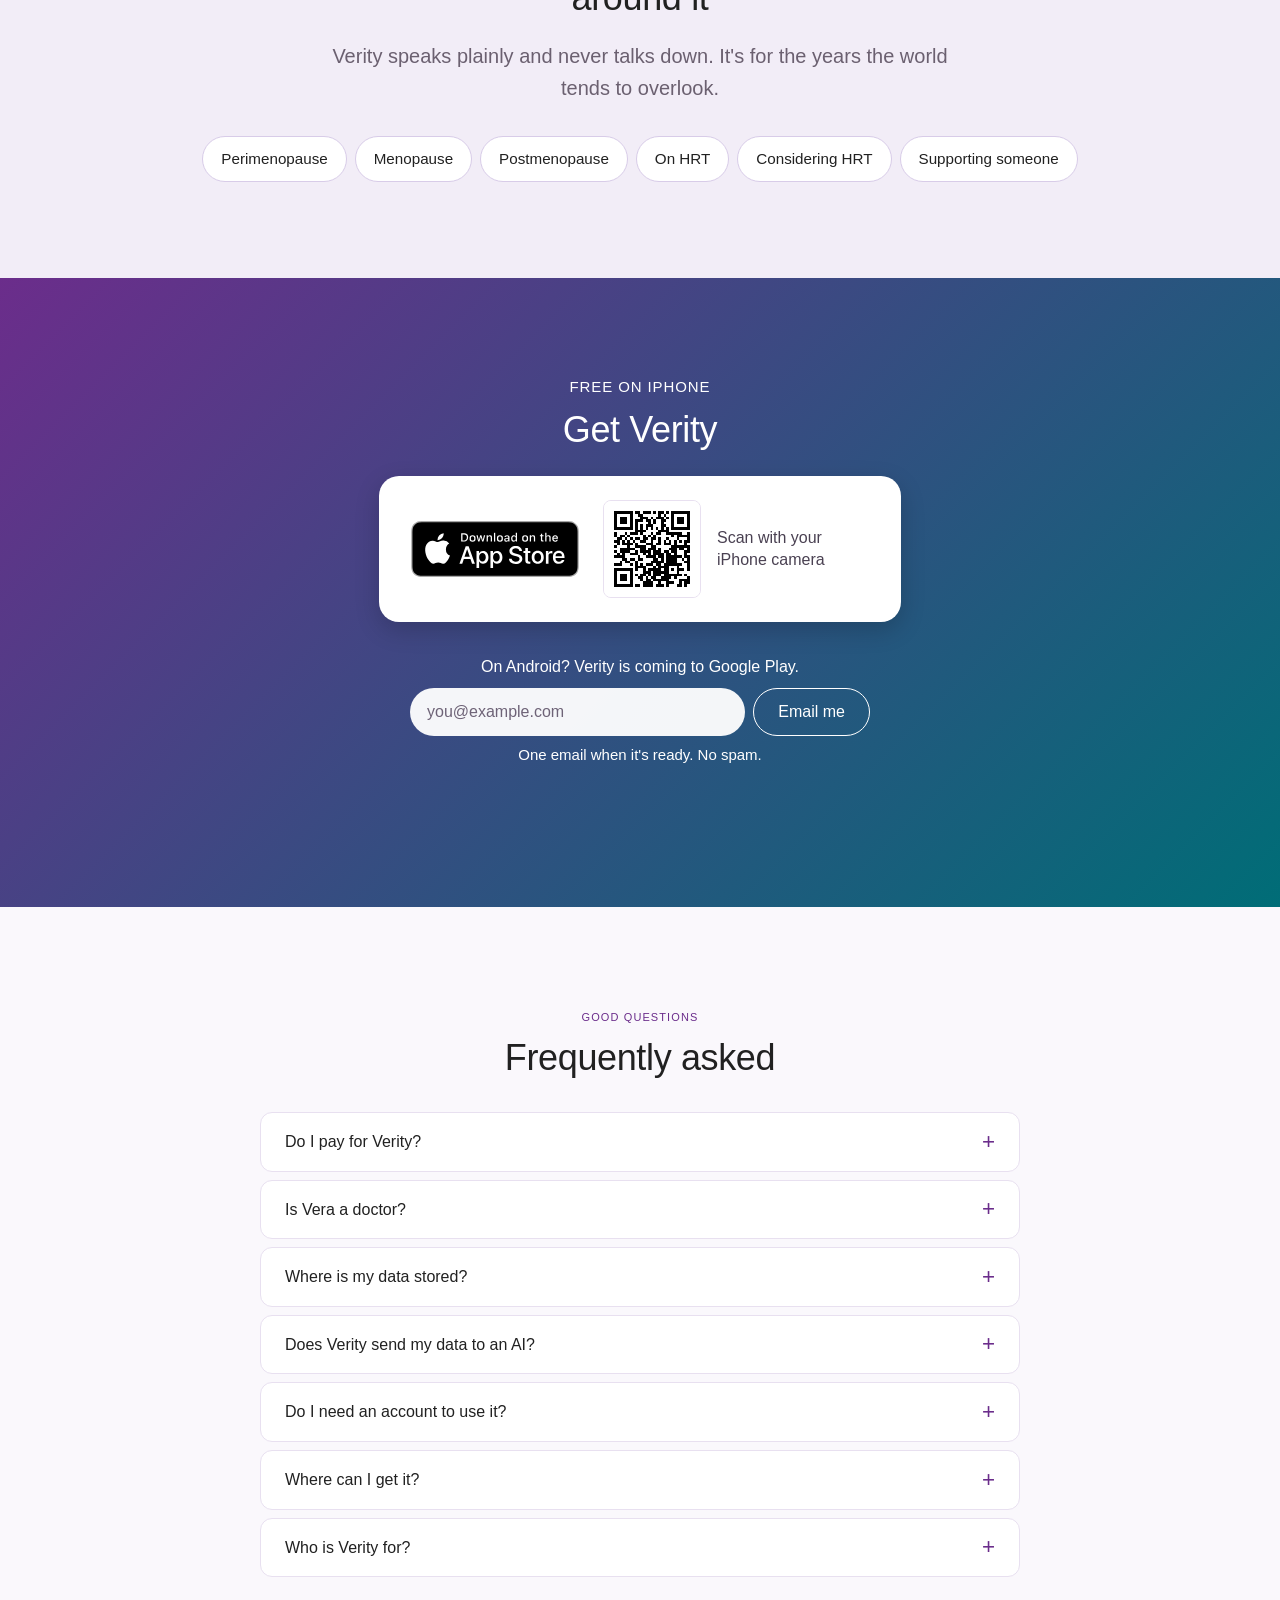
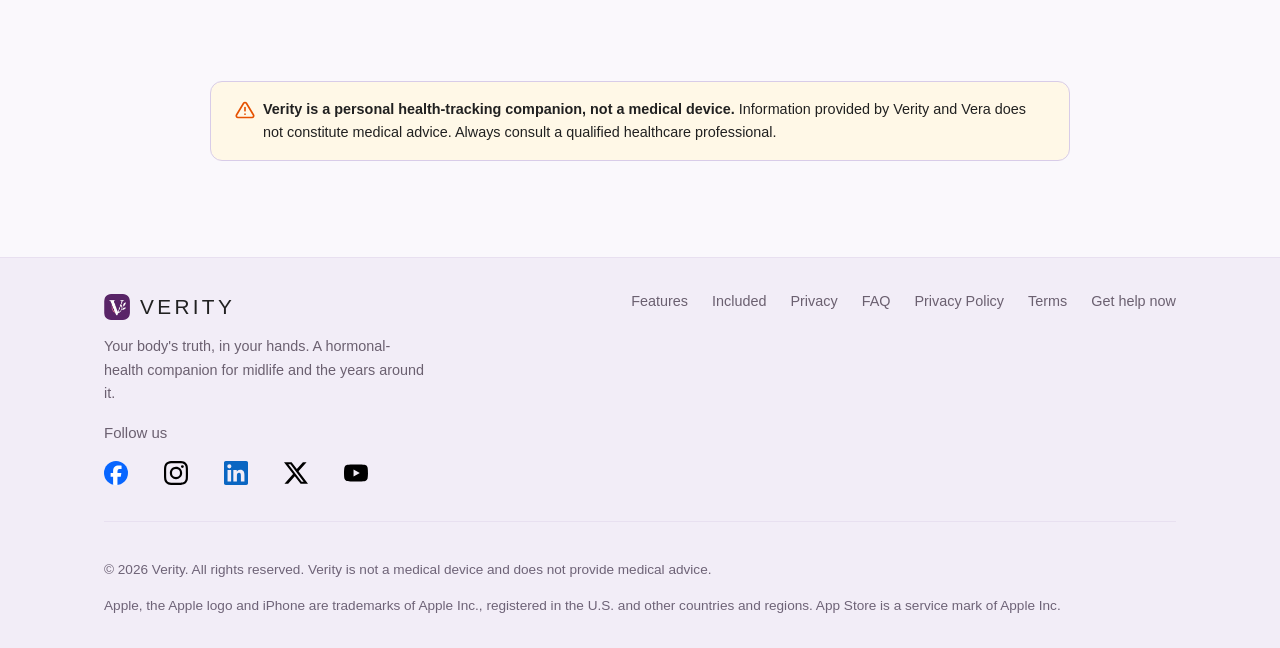
==== commit 94c50cd7: "Add YouTube to the footer social links and sameAs Same style as the other four: 48px round tap targe" ====
--- a/index.html
+++ b/index.html
@@ -12,7 +12,7 @@
   <link rel="icon" type="image/png" sizes="16x16" href="/favicon-16.png" />
   <link rel="apple-touch-icon" sizes="180x180" href="/apple-touch-icon.png" />
   <link rel="preconnect" href="https://fonts.googleapis.com" />
-  <link rel="stylesheet" href="/styles.css?v=20261018c" />
+  <link rel="stylesheet" href="/styles.css?v=20261127a" />
 
   <!-- Open Graph / social -->
   <meta property="og:title" content="Verity — Your body's truth, in your hands" />
@@ -39,7 +39,8 @@
       "https://www.facebook.com/veritywomen",
       "https://www.instagram.com/veritywomen/",
       "https://www.linkedin.com/company/verity-women/",
-      "https://x.com/veritywomenapp"
+      "https://x.com/veritywomenapp",
+      "https://www.youtube.com/@VerityWomen"
     ]
   }
   </script>
@@ -448,6 +449,7 @@
               <li><a class="social-icon social-icon--instagram" data-social="instagram" href="https://www.instagram.com/veritywomen/" target="_blank" rel="noopener noreferrer" aria-label="Verity on Instagram"><svg width="24" height="24" viewBox="0 0 24 24" fill="currentColor" aria-hidden="true" focusable="false"><path d="M7.0301.084c-1.2768.0602-2.1487.264-2.911.5634-.7888.3075-1.4575.72-2.1228 1.3877-.6652.6677-1.075 1.3368-1.3802 2.127-.2954.7638-.4956 1.6365-.552 2.914-.0564 1.2775-.0689 1.6882-.0626 4.947.0062 3.2586.0206 3.6671.0825 4.9473.061 1.2765.264 2.1482.5635 2.9107.308.7889.72 1.4573 1.388 2.1228.6679.6655 1.3365 1.0743 2.1285 1.38.7632.295 1.6361.4961 2.9134.552 1.2773.056 1.6884.069 4.9462.0627 3.2578-.0062 3.668-.0207 4.9478-.0814 1.28-.0607 2.147-.2652 2.9098-.5633.7889-.3086 1.4578-.72 2.1228-1.3881.665-.6682 1.0745-1.3378 1.3795-2.1284.2957-.7632.4966-1.636.552-2.9124.056-1.2809.0692-1.6898.063-4.948-.0063-3.2583-.021-3.6668-.0817-4.9465-.0607-1.2797-.264-2.1487-.5633-2.9117-.3084-.7889-.72-1.4568-1.3876-2.1228C21.2982 1.33 20.628.9208 19.8378.6165 19.074.321 18.2017.1197 16.9244.0645 15.6471.0093 15.236-.005 11.977.0014 8.718.0076 8.31.0215 7.0301.0839m.1402 21.6932c-1.17-.0509-1.8053-.2453-2.2287-.408-.5606-.216-.96-.4771-1.3819-.895-.422-.4178-.6811-.8186-.9-1.378-.1644-.4234-.3624-1.058-.4171-2.228-.0595-1.2645-.072-1.6442-.079-4.848-.007-3.2037.0053-3.583.0607-4.848.05-1.169.2456-1.805.408-2.2282.216-.5613.4762-.96.895-1.3816.4188-.4217.8184-.6814 1.3783-.9003.423-.1651 1.0575-.3614 2.227-.4171 1.2655-.06 1.6447-.072 4.848-.079 3.2033-.007 3.5835.005 4.8495.0608 1.169.0508 1.8053.2445 2.228.408.5608.216.96.4754 1.3816.895.4217.4194.6816.8176.9005 1.3787.1653.4217.3617 1.056.4169 2.2263.0602 1.2655.0739 1.645.0796 4.848.0058 3.203-.0055 3.5834-.061 4.848-.051 1.17-.245 1.8055-.408 2.2294-.216.5604-.4763.96-.8954 1.3814-.419.4215-.8181.6811-1.3783.9-.4224.1649-1.0577.3617-2.2262.4174-1.2656.0595-1.6448.072-4.8493.079-3.2045.007-3.5825-.006-4.848-.0608M16.953 5.5864A1.44 1.44 0 1 0 18.39 4.144a1.44 1.44 0 0 0-1.437 1.4424M5.8385 12.012c.0067 3.4032 2.7706 6.1557 6.173 6.1493 3.4026-.0065 6.157-2.7701 6.1506-6.1733-.0065-3.4032-2.771-6.1565-6.174-6.1498-3.403.0067-6.156 2.771-6.1496 6.1738M8 12.0077a4 4 0 1 1 4.008 3.9921A3.9996 3.9996 0 0 1 8 12.0077"/></svg></a></li>
               <li><a class="social-icon social-icon--linkedin" data-social="linkedin" href="https://www.linkedin.com/company/verity-women/" target="_blank" rel="noopener noreferrer" aria-label="Verity on LinkedIn"><svg width="24" height="24" viewBox="0 0 24 24" fill="currentColor" aria-hidden="true" focusable="false"><path d="M20.45 20.45h-3.56v-5.57c0-1.33-.03-3.04-1.85-3.04-1.86 0-2.14 1.45-2.14 2.94v5.67H9.34V9h3.42v1.56h.05c.48-.9 1.64-1.85 3.37-1.85 3.6 0 4.27 2.37 4.27 5.46v6.28zM5.34 7.43a2.07 2.07 0 1 1 0-4.14 2.07 2.07 0 0 1 0 4.14zM7.12 20.45H3.55V9h3.57v11.45zM22.22 0H1.77C.79 0 0 .77 0 1.73v20.54C0 23.23.79 24 1.77 24h20.45c.98 0 1.78-.77 1.78-1.73V1.73C24 .77 23.2 0 22.22 0z"/></svg></a></li>
               <li><a class="social-icon social-icon--x" data-social="x" href="https://x.com/veritywomenapp" target="_blank" rel="noopener noreferrer" aria-label="Verity on X"><svg width="24" height="24" viewBox="0 0 24 24" fill="currentColor" aria-hidden="true" focusable="false"><path d="M18.901 1.153h3.68l-8.04 9.19L24 22.846h-7.406l-5.8-7.584-6.638 7.584H.474l8.6-9.83L0 1.154h7.594l5.243 6.932ZM17.61 20.644h2.039L6.486 3.24H4.298Z"/></svg></a></li>
+              <li><a class="social-icon social-icon--youtube" data-social="youtube" href="https://www.youtube.com/@VerityWomen" target="_blank" rel="noopener noreferrer" aria-label="Verity on YouTube"><svg width="24" height="24" viewBox="0 0 24 24" fill="currentColor" aria-hidden="true" focusable="false"><path d="M23.498 6.186a3.016 3.016 0 0 0-2.122-2.136C19.505 3.545 12 3.545 12 3.545s-7.505 0-9.377.505A3.017 3.017 0 0 0 .502 6.186C0 8.07 0 12 0 12s0 3.93.502 5.814a3.016 3.016 0 0 0 2.122 2.136c1.871.505 9.376.505 9.376.505s7.505 0 9.377-.505a3.015 3.015 0 0 0 2.122-2.136C24 15.93 24 12 24 12s0-3.93-.502-5.814zM9.545 15.568V8.432L15.818 12l-6.273 3.568z"/></svg></a></li>
             </ul>
           </div>
         </div>
@@ -458,7 +460,6 @@
           <a href="#faq">FAQ</a>
           <a href="/privacy/">Privacy Policy</a>
           <a href="/terms/">Terms</a>
-          <a href="/delete-account/">Delete your account</a>
           <a href="/help/">Get help now</a>
         </nav>
       </div>
@@ -472,6 +473,6 @@
   <style>
     .visually-hidden{position:absolute;width:1px;height:1px;padding:0;margin:-1px;overflow:hidden;clip:rect(0 0 0 0);white-space:nowrap;border:0;}
   </style>
-  <script src="/script.js?v=20261018c" defer></script>
+  <script src="/script.js?v=20261127a" defer></script>
 </body>
 </html>
--- a/styles.css
+++ b/styles.css
@@ -507,6 +507,8 @@
 }
 .social-icon svg { width: 24px; height: 24px; flex-shrink: 0; }
 .social-icon--linkedin { color: #0A66C2; }
+/* Five icons: tighten the gap on very narrow phones so the row does not orphan one. */
+@media (max-width: 359px) { .social-icons { gap: 8px; } }
 .social-icon:hover { background: var(--plum-light); text-decoration: none; }
 .social-icon:focus-visible { outline: 3px solid var(--plum-mid); outline-offset: 2px; }
 @media (prefers-color-scheme: dark) {
@@ -536,12 +538,11 @@
 .legal-body li { margin: var(--s-xs) 0; }
 .legal-meta {
   background: var(--fill-lavender); color: var(--ink-on-fill);
-  border-radius: var(--r-md); padding: var(--s-md) var(--s-lg); margin-bottom: var(--s-lg); font-size: 1rem;
-}
-/* --eyebrow-plum: same plum as links in light; a light lilac in dark, where plain --plum is 1.9:1 on the dark page (2026-11-27). */
-.legal-body a { text-decoration: underline; color: var(--eyebrow-plum); }
+  border-radius: var(--r-md); padding: var(--s-md) var(--s-lg); margin-bottom: var(--s-lg); font-size: 0.9rem;
+}
+.legal-body a { text-decoration: underline; }
 .legal-table-wrap { overflow-x: auto; margin: var(--s-md) 0; }
-.legal-body table { width: 100%; border-collapse: collapse; font-size: 1rem; }
+.legal-body table { width: 100%; border-collapse: collapse; font-size: 0.92rem; }
 .legal-body th, .legal-body td {
   text-align: left; vertical-align: top;
   border-bottom: 1px solid var(--border, #e6dcec);
@@ -553,32 +554,12 @@
   padding: var(--s-md) var(--s-lg); border-radius: 0 var(--r-md) var(--r-md) 0; margin: var(--s-md) 0;
   color: var(--text-second); font-size: 0.92rem;
 }
-/* Plain summary at the top of a legal section (Terms section 11): same box, but body-size
-   text in the primary colour so the summary stands out and is easy to read. */
-.callout-summary { color: var(--text-primary); font-size: 1rem; }
-.legal-body h3 { scroll-margin-top: 88px; }
 /* Placeholder text still to be completed before publishing. */
 .fillin {
   background: var(--fill-morning); color: var(--warning);
   padding: 0 4px; border-radius: 4px; font-weight: 500; white-space: nowrap;
 }
 @media (prefers-color-scheme: dark) { .fillin { color: #FFCC80; } }
-/* Legal tables on a phone: three columns of long text do not fit 360px, so each row becomes a
-   card and each cell carries its column name (data-label). The table keeps explicit ARIA roles
-   in the HTML, so a screen reader still reads it as a table. Added 2026-11-27. */
-@media (max-width: 560px) {
-  .legal-table--stack thead {
-    position: absolute; width: 1px; height: 1px; overflow: hidden;
-    clip: rect(0 0 0 0); clip-path: inset(50%); white-space: nowrap;
-  }
-  .legal-table--stack, .legal-table--stack tbody, .legal-table--stack tr, .legal-table--stack td { display: block; width: 100%; }
-  .legal-table--stack tr { border-bottom: 1px solid var(--border, #e6dcec); padding: var(--s-sm) 0; }
-  .legal-body .legal-table--stack td { border-bottom: 0; padding: var(--s-xs) 0; }
-  .legal-table--stack td::before {
-    content: attr(data-label); display: block;
-    font-weight: 600; color: var(--text-second);
-  }
-}
 
 /* ---------- Responsive ---------- */
 @media (max-width: 900px) {
